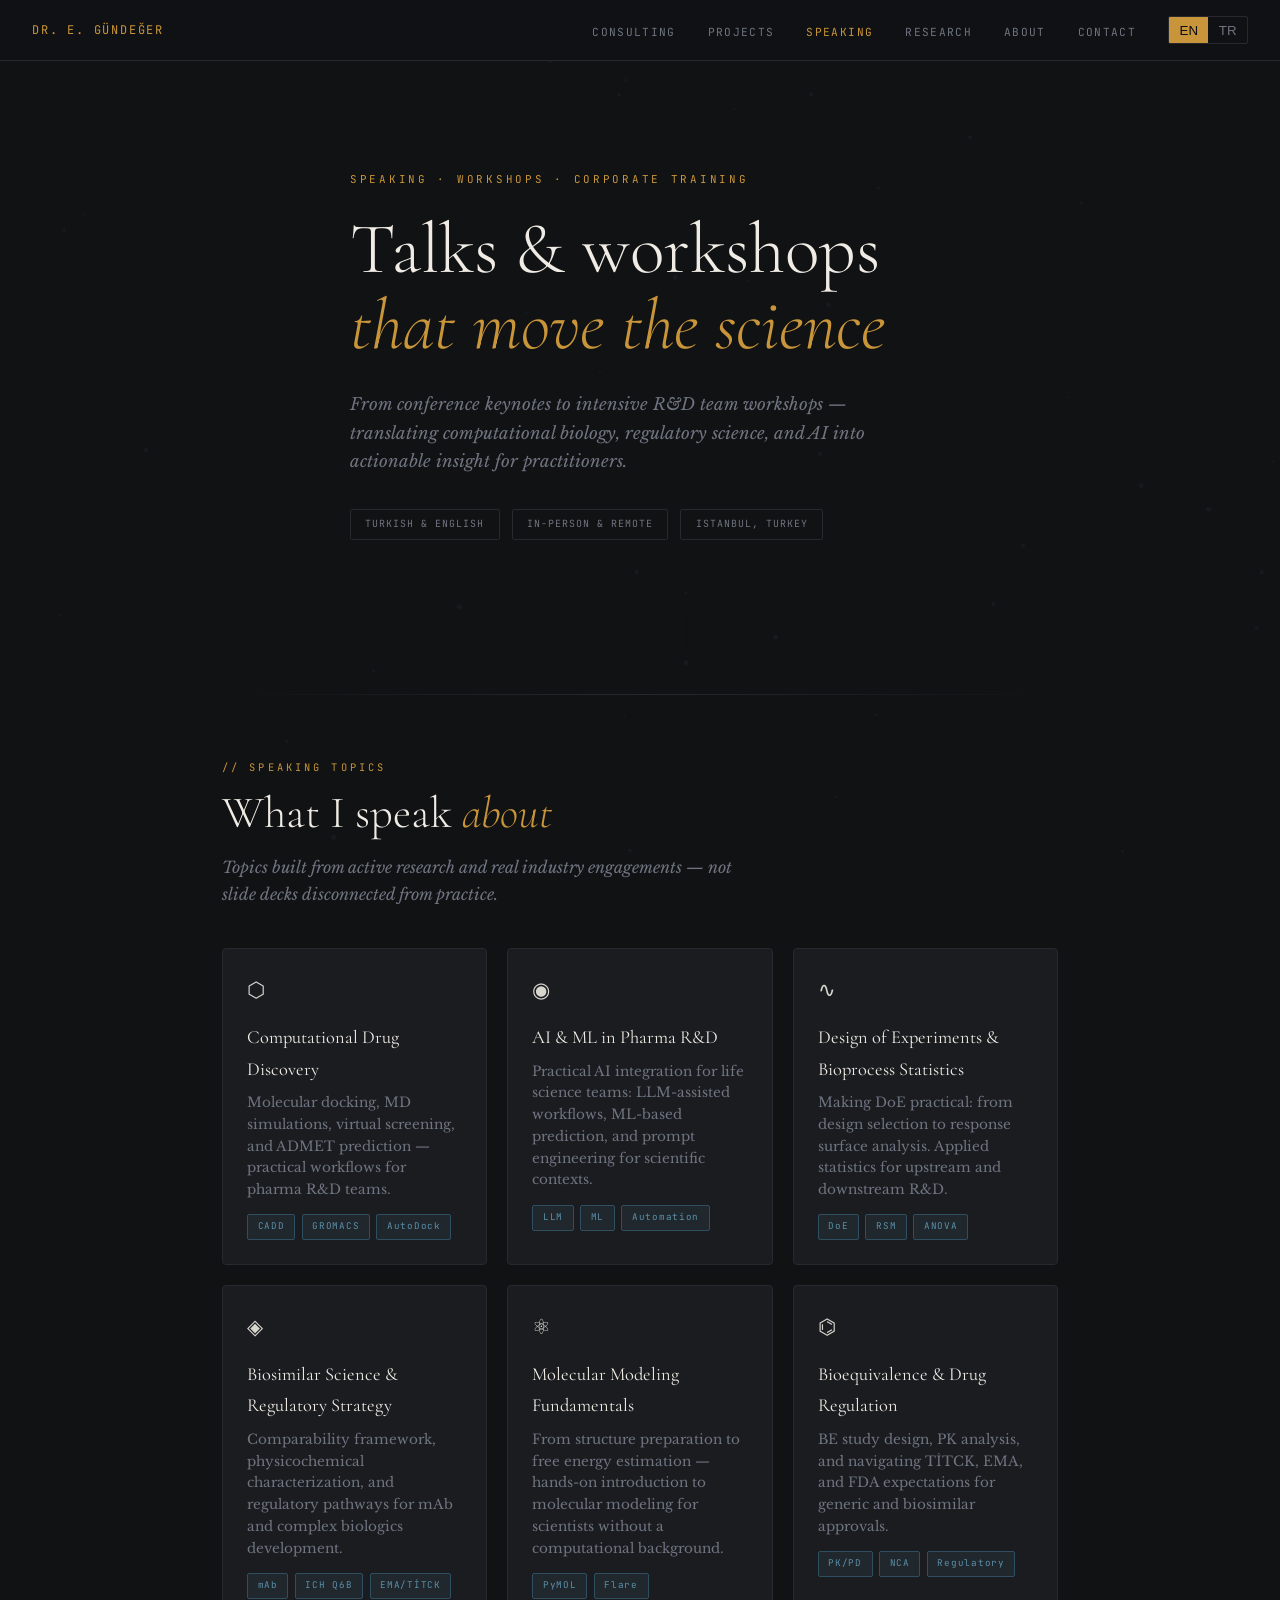
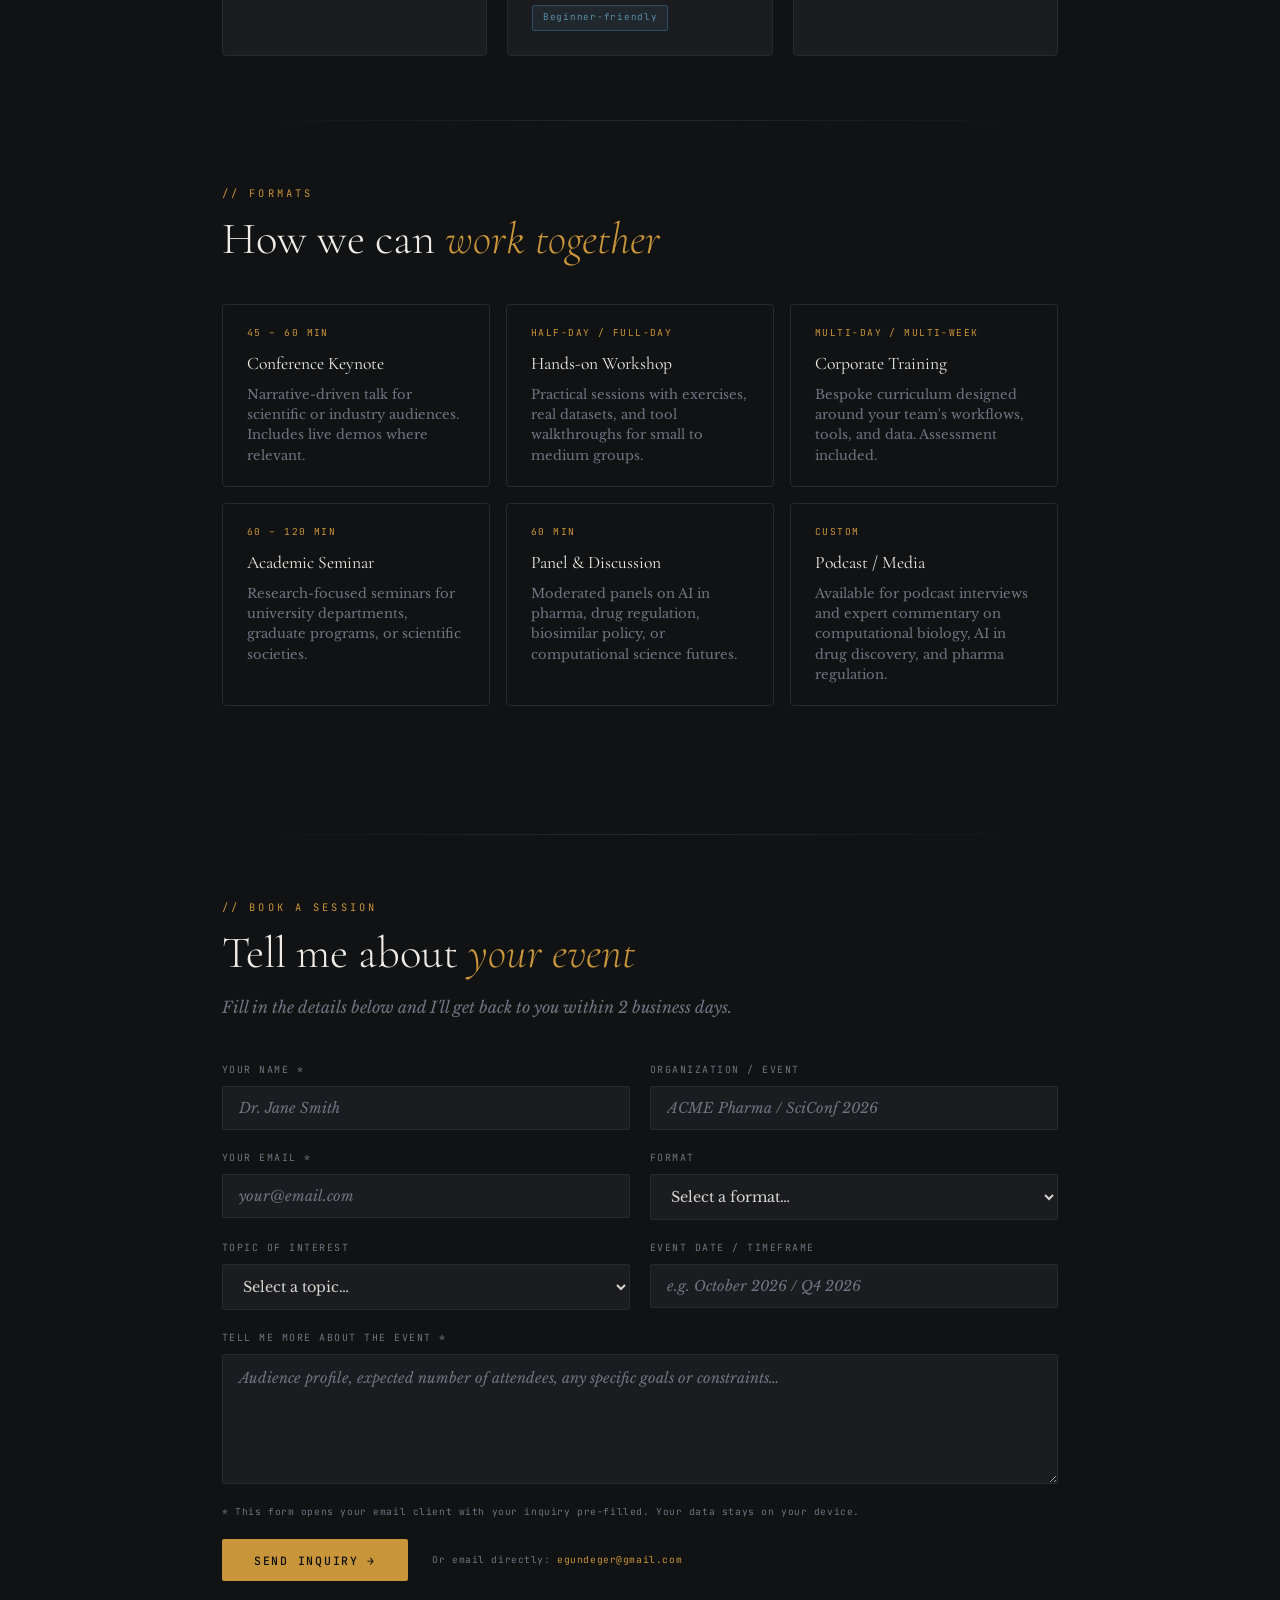
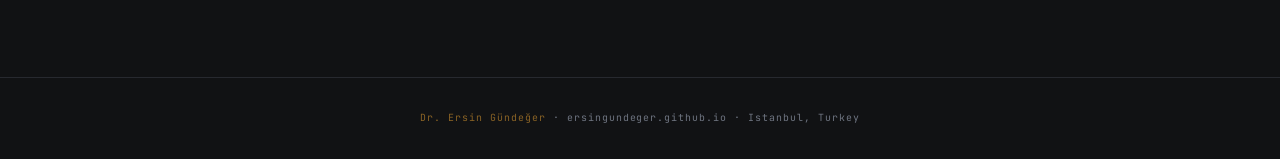
==== speaking.html @ 7bd577ba "Add clickable consulting accordion and speaking/booking page index.html: - 9 consulting items restru" ====
<!DOCTYPE html>
<html lang="en">
<head>
  <meta charset="UTF-8"/>
  <meta name="viewport" content="width=device-width, initial-scale=1.0"/>
  <title>Speaking & Workshops — Dr. Ersin Gündeğer</title>
  <link rel="preconnect" href="https://fonts.googleapis.com">
  <link href="https://fonts.googleapis.com/css2?family=Cormorant+Garamond:ital,wght@0,300;0,400;0,600;1,300;1,400&family=JetBrains+Mono:wght@300;400;500&family=Libre+Baskerville:ital@0;1&display=swap" rel="stylesheet">
  <style>
    :root{
      --bg:#111214;--surface:#1a1c20;--border:#27292f;
      --amber:#c9953a;--amber-dim:#8a6325;
      --steel:#5b8fa8;--steel-dim:#2e4f62;
      --text:#d8d4ce;--muted:#6e7480;--white:#f0ece5;
    }
    *,*::before,*::after{box-sizing:border-box;margin:0;padding:0}
    html{scroll-behavior:smooth}
    body{background:var(--bg);color:var(--text);font-family:'Libre Baskerville',Georgia,serif;font-size:16px;line-height:1.7;overflow-x:hidden}
    #canvas{position:fixed;top:0;left:0;width:100%;height:100%;z-index:0;opacity:.12}
    .wrap{position:relative;z-index:1;max-width:900px;margin:0 auto;padding:0 2rem}

    /* NAV */
    nav{position:fixed;top:0;left:0;right:0;z-index:100;background:rgba(17,18,20,.9);backdrop-filter:blur(12px);border-bottom:1px solid var(--border);padding:1rem 2rem;display:flex;justify-content:space-between;align-items:center}
    .nav-logo{font-family:'JetBrains Mono',monospace;font-size:.75rem;color:var(--amber);letter-spacing:.15em;text-transform:uppercase;text-decoration:none}
    .nav-right{display:flex;align-items:center;gap:2rem}
    nav ul{list-style:none;display:flex;gap:2rem}
    nav a{font-family:'JetBrains Mono',monospace;font-size:.7rem;letter-spacing:.12em;text-transform:uppercase;color:var(--muted);text-decoration:none;transition:color .3s}
    nav a:hover,nav a.active{color:var(--amber)}
    .lang-toggle{font-family:'JetBrains Mono',monospace;font-size:.65rem;letter-spacing:.15em;display:flex;border:1px solid var(--border);border-radius:2px;overflow:hidden}
    .lang-btn{background:none;border:none;cursor:pointer;padding:.35rem .65rem;color:var(--muted);transition:all .25s}
    .lang-btn.active{background:var(--amber);color:#0a0d12;font-weight:500}
    .lang-btn:not(.active):hover{color:var(--amber)}

    /* HERO */
    #hero{min-height:70vh;display:flex;flex-direction:column;justify-content:center;padding-top:5rem}
    .hero-label{font-family:'JetBrains Mono',monospace;font-size:.68rem;color:var(--amber);letter-spacing:.25em;text-transform:uppercase;margin-bottom:1.5rem;opacity:0;animation:fadeUp .8s .2s forwards}
    h1{font-family:'Cormorant Garamond',serif;font-size:clamp(2.5rem,7vw,4.5rem);font-weight:300;color:var(--white);line-height:1.05;opacity:0;animation:fadeUp .9s .4s forwards}
    h1 em{font-style:italic;color:var(--amber)}
    .hero-desc{margin-top:1.75rem;max-width:580px;font-size:1.05rem;color:var(--muted);font-style:italic;opacity:0;animation:fadeUp .9s .6s forwards}
    .hero-badges{margin-top:2rem;display:flex;gap:.75rem;flex-wrap:wrap;opacity:0;animation:fadeUp .9s .8s forwards}
    .badge{font-family:'JetBrains Mono',monospace;font-size:.62rem;letter-spacing:.1em;text-transform:uppercase;padding:.4rem .9rem;border:1px solid var(--border);color:var(--muted);border-radius:2px}

    /* DIVIDER */
    .divider{height:1px;background:linear-gradient(90deg,transparent,var(--border),transparent);margin:4rem 0}

    /* SECTION */
    .sec-label{font-family:'JetBrains Mono',monospace;font-size:.65rem;color:var(--amber);letter-spacing:.3em;text-transform:uppercase;margin-bottom:.75rem}
    h2{font-family:'Cormorant Garamond',serif;font-size:clamp(1.8rem,4vw,2.8rem);font-weight:300;color:var(--white);line-height:1.1}
    h2 em{font-style:italic;color:var(--amber)}
    .sec-desc{margin-top:1rem;max-width:540px;color:var(--muted);font-style:italic}

    /* TOPIC CARDS */
    .topic-grid{margin-top:2.5rem;display:grid;grid-template-columns:repeat(auto-fill,minmax(260px,1fr));gap:1.25rem}
    .topic-card{background:var(--surface);border:1px solid var(--border);border-radius:4px;padding:1.5rem;position:relative;overflow:hidden;transition:border-color .3s,transform .3s}
    .topic-card::before{content:'';position:absolute;top:0;left:0;right:0;height:2px;background:linear-gradient(90deg,var(--amber),var(--steel));opacity:0;transition:opacity .3s}
    .topic-card:hover{border-color:var(--amber-dim);transform:translateY(-3px)}
    .topic-card:hover::before{opacity:1}
    .topic-icon{font-size:1.3rem;margin-bottom:.85rem}
    .topic-card h3{font-family:'Cormorant Garamond',serif;font-size:1.15rem;font-weight:400;color:var(--white);margin-bottom:.45rem}
    .topic-card p{font-size:.85rem;color:var(--muted);line-height:1.6}
    .tags{display:flex;flex-wrap:wrap;gap:.4rem;margin-top:.85rem}
    .tag{font-family:'JetBrains Mono',monospace;font-size:.58rem;letter-spacing:.08em;padding:.25rem .6rem;border-radius:2px;background:rgba(91,143,168,.1);border:1px solid var(--steel-dim);color:var(--steel)}

    /* FORMATS */
    .format-grid{margin-top:2.5rem;display:grid;grid-template-columns:repeat(auto-fill,minmax(200px,1fr));gap:1rem}
    .format-card{border:1px solid var(--border);padding:1.25rem 1.5rem;border-radius:4px;transition:border-color .3s}
    .format-card:hover{border-color:var(--steel-dim)}
    .format-type{font-family:'Cormorant Garamond',serif;font-size:1.1rem;font-weight:400;color:var(--white);margin-bottom:.35rem}
    .format-dur{font-family:'JetBrains Mono',monospace;font-size:.6rem;color:var(--amber);letter-spacing:.15em;text-transform:uppercase;margin-bottom:.5rem}
    .format-card p{font-size:.82rem;color:var(--muted);line-height:1.55}

    /* BOOKING FORM */
    #booking{padding:4rem 0 6rem}
    .form-grid{margin-top:2.5rem;display:grid;grid-template-columns:1fr 1fr;gap:1.25rem}
    .form-full{grid-column:1/-1}
    .form-group{display:flex;flex-direction:column;gap:.45rem}
    label{font-family:'JetBrains Mono',monospace;font-size:.62rem;letter-spacing:.15em;text-transform:uppercase;color:var(--muted)}
    input,select,textarea{background:var(--surface);border:1px solid var(--border);color:var(--text);font-family:'Libre Baskerville',serif;font-size:.9rem;padding:.75rem 1rem;border-radius:2px;outline:none;transition:border-color .3s;width:100%}
    input:focus,select:focus,textarea:focus{border-color:var(--amber-dim)}
    input::placeholder,textarea::placeholder{color:var(--muted);font-style:italic}
    select option{background:var(--surface);color:var(--text)}
    textarea{resize:vertical;min-height:130px;line-height:1.65}
    .form-note{grid-column:1/-1;font-family:'JetBrains Mono',monospace;font-size:.6rem;color:var(--muted);letter-spacing:.06em;line-height:1.6}
    .form-submit{grid-column:1/-1;display:flex;align-items:center;gap:1.5rem;flex-wrap:wrap}
    .btn-submit{font-family:'JetBrains Mono',monospace;font-size:.72rem;letter-spacing:.15em;text-transform:uppercase;padding:.85rem 2rem;background:var(--amber);color:#0a0d12;font-weight:500;border:none;border-radius:2px;cursor:pointer;transition:all .3s}
    .btn-submit:hover{background:#e0aa4a;transform:translateY(-2px)}
    .submit-note{font-family:'JetBrains Mono',monospace;font-size:.6rem;color:var(--muted);letter-spacing:.06em}

    /* SUCCESS STATE */
    .form-success{display:none;text-align:center;padding:3rem;border:1px solid var(--amber-dim);border-radius:4px;background:rgba(201,149,58,.05)}
    .form-success h3{font-family:'Cormorant Garamond',serif;font-size:1.8rem;font-weight:300;color:var(--white);margin-bottom:.75rem}
    .form-success p{color:var(--muted);font-style:italic}

    /* FOOTER */
    footer{position:relative;z-index:1;border-top:1px solid var(--border);padding:2rem;text-align:center;font-family:'JetBrains Mono',monospace;font-size:.62rem;color:var(--muted);letter-spacing:.1em}
    footer span{color:var(--amber-dim)}
    footer a{color:var(--muted);text-decoration:none;transition:color .3s}
    footer a:hover{color:var(--amber)}

    /* ANIMATIONS */
    @keyframes fadeUp{from{opacity:0;transform:translateY(24px)}to{opacity:1;transform:translateY(0)}}
    .reveal{opacity:0;transform:translateY(20px);transition:opacity .7s ease,transform .7s ease}
    .reveal.visible{opacity:1;transform:translateY(0)}

    @media(max-width:680px){
      nav ul{display:none}
      .nav-right{gap:1rem}
      .form-grid{grid-template-columns:1fr}
      .form-full{grid-column:1}
      .form-submit{grid-column:1}
      .form-note{grid-column:1}
    }
  </style>
</head>
<body>
<canvas id="canvas"></canvas>

<!-- NAV -->
<nav>
  <a href="index.html" class="nav-logo">Dr. E. Gündeğer</a>
  <div class="nav-right">
    <ul>
      <li><a href="index.html#consulting" data-en="Consulting" data-tr="Danışmanlık">Consulting</a></li>
      <li><a href="index.html#projects"   data-en="Projects"   data-tr="Projeler">Projects</a></li>
      <li><a href="speaking.html" class="active" data-en="Speaking" data-tr="Konuşmalar">Speaking</a></li>
      <li><a href="index.html#research"   data-en="Research"   data-tr="Araştırma">Research</a></li>
      <li><a href="index.html#about"      data-en="About"      data-tr="Hakkımda">About</a></li>
      <li><a href="index.html#contact"    data-en="Contact"    data-tr="İletişim">Contact</a></li>
    </ul>
    <div class="lang-toggle">
      <button class="lang-btn active" id="btn-en" onclick="setLang('en')">EN</button>
      <button class="lang-btn"        id="btn-tr" onclick="setLang('tr')">TR</button>
    </div>
  </div>
</nav>

<!-- HERO -->
<section id="hero">
  <div class="wrap">
    <div class="hero-label"
         data-en="Speaking · Workshops · Corporate Training"
         data-tr="Konuşmalar · Atölyeler · Kurumsal Eğitim">
      Speaking · Workshops · Corporate Training
    </div>
    <h1>
      <span data-en="Talks &amp; workshops" data-tr="Konuşmalar ve">Talks &amp; workshops</span><br>
      <em data-en="that move the science" data-tr="bilimi ilerletenler">that move the science</em>
    </h1>
    <p class="hero-desc"
       data-en="From conference keynotes to intensive R&D team workshops — translating computational biology, regulatory science, and AI into actionable insight for practitioners."
       data-tr="Konferans açılış konuşmalarından yoğun Ar-Ge ekibi atölyelerine — hesaplamalı biyoloji, regülatuar bilim ve yapay zekâyı uygulayıcılar için eyleme geçirilebilir içgörüye dönüştürmek.">
      From conference keynotes to intensive R&amp;D team workshops — translating computational biology, regulatory science, and AI into actionable insight for practitioners.
    </p>
    <div class="hero-badges">
      <span class="badge" data-en="Turkish &amp; English" data-tr="Türkçe ve İngilizce">Turkish &amp; English</span>
      <span class="badge" data-en="In-person &amp; Remote" data-tr="Yüz yüze ve Uzaktan">In-person &amp; Remote</span>
      <span class="badge" data-en="Istanbul, Turkey" data-tr="İstanbul, Türkiye">Istanbul, Turkey</span>
    </div>
  </div>
</section>

<!-- TOPICS -->
<section id="topics"><div class="wrap">
  <div class="divider"></div>
  <div class="reveal">
    <div class="sec-label" data-en="// Speaking Topics" data-tr="// Konuşma Konuları">// Speaking Topics</div>
    <h2 data-en="What I speak &lt;em&gt;about&lt;/em&gt;" data-tr="Konuştuğum &lt;em&gt;konular&lt;/em&gt;">What I speak <em>about</em></h2>
    <p class="sec-desc"
       data-en="Topics built from active research and real industry engagements — not slide decks disconnected from practice."
       data-tr="Aktif araştırma ve gerçek endüstri çalışmalarından oluşturulan konular — pratikten kopuk sunum setleri değil.">
      Topics built from active research and real industry engagements — not slide decks disconnected from practice.
    </p>
  </div>
  <div class="topic-grid">

    <div class="topic-card reveal">
      <div class="topic-icon">⬡</div>
      <h3 data-en="Computational Drug Discovery" data-tr="Hesaplamalı İlaç Keşfi">Computational Drug Discovery</h3>
      <p data-en="Molecular docking, MD simulations, virtual screening, and ADMET prediction — practical workflows for pharma R&D teams."
         data-tr="Moleküler docking, MD simülasyonları, sanal tarama ve ADMET tahmini — farma Ar-Ge ekipleri için pratik iş akışları.">
        Molecular docking, MD simulations, virtual screening, and ADMET prediction — practical workflows for pharma R&amp;D teams.
      </p>
      <div class="tags"><span class="tag">CADD</span><span class="tag">GROMACS</span><span class="tag">AutoDock</span></div>
    </div>

    <div class="topic-card reveal">
      <div class="topic-icon">◉</div>
      <h3 data-en="AI &amp; ML in Pharma R&amp;D" data-tr="Farmada Yapay Zekâ ve ML">AI &amp; ML in Pharma R&amp;D</h3>
      <p data-en="Practical AI integration for life science teams: LLM-assisted workflows, ML-based prediction, and prompt engineering for scientific contexts."
         data-tr="Yaşam bilimleri ekipleri için pratik yapay zekâ entegrasyonu: LLM destekli iş akışları, ML tabanlı tahmin ve bilimsel bağlamlar için prompt mühendisliği.">
        Practical AI integration for life science teams: LLM-assisted workflows, ML-based prediction, and prompt engineering for scientific contexts.
      </p>
      <div class="tags"><span class="tag">LLM</span><span class="tag">ML</span><span class="tag">Automation</span></div>
    </div>

    <div class="topic-card reveal">
      <div class="topic-icon">∿</div>
      <h3 data-en="Design of Experiments &amp; Bioprocess Statistics" data-tr="Deney Tasarımı ve Biyoproses İstatistiği">Design of Experiments &amp; Bioprocess Statistics</h3>
      <p data-en="Making DoE practical: from design selection to response surface analysis. Applied statistics for upstream and downstream R&D."
         data-tr="DoE'yi pratik hale getirmek: tasarım seçiminden yanıt yüzey analizine. Upstream ve downstream Ar-Ge için uygulamalı istatistik.">
        Making DoE practical: from design selection to response surface analysis. Applied statistics for upstream and downstream R&amp;D.
      </p>
      <div class="tags"><span class="tag">DoE</span><span class="tag">RSM</span><span class="tag">ANOVA</span></div>
    </div>

    <div class="topic-card reveal">
      <div class="topic-icon">◈</div>
      <h3 data-en="Biosimilar Science &amp; Regulatory Strategy" data-tr="Biyobenzer Bilimi ve Regülatuar Strateji">Biosimilar Science &amp; Regulatory Strategy</h3>
      <p data-en="Comparability framework, physicochemical characterization, and regulatory pathways for mAb and complex biologics development."
         data-tr="mAb ve kompleks biyolojik ilaç geliştirme için karşılaştırılabilirlik çerçevesi, fizikokimyasal karakterizasyon ve regülatuar yollar.">
        Comparability framework, physicochemical characterization, and regulatory pathways for mAb and complex biologics development.
      </p>
      <div class="tags"><span class="tag">mAb</span><span class="tag">ICH Q6B</span><span class="tag">EMA/TİTCK</span></div>
    </div>

    <div class="topic-card reveal">
      <div class="topic-icon">⚛</div>
      <h3 data-en="Molecular Modeling Fundamentals" data-tr="Moleküler Modelleme Temelleri">Molecular Modeling Fundamentals</h3>
      <p data-en="From structure preparation to free energy estimation — hands-on introduction to molecular modeling for scientists without a computational background."
         data-tr="Yapı hazırlığından serbest enerji tahminine — hesaplamalı alt yapısı olmayan bilim insanları için uygulamalı moleküler modellemeye giriş.">
        From structure preparation to free energy estimation — hands-on introduction to molecular modeling for scientists without a computational background.
      </p>
      <div class="tags"><span class="tag">PyMOL</span><span class="tag">Flare</span><span class="tag">Beginner-friendly</span></div>
    </div>

    <div class="topic-card reveal">
      <div class="topic-icon">⌬</div>
      <h3 data-en="Bioequivalence &amp; Drug Regulation" data-tr="Biyoeşdeğerlik ve İlaç Regülasyonu">Bioequivalence &amp; Drug Regulation</h3>
      <p data-en="BE study design, PK analysis, and navigating TİTCK, EMA, and FDA expectations for generic and biosimilar approvals."
         data-tr="BE çalışma tasarımı, FK analizi ve jenerik ve biyobenzer onayları için TİTCK, EMA ve FDA beklentilerinde yön bulmak.">
        BE study design, PK analysis, and navigating TİTCK, EMA, and FDA expectations for generic and biosimilar approvals.
      </p>
      <div class="tags"><span class="tag">PK/PD</span><span class="tag">NCA</span><span class="tag">Regulatory</span></div>
    </div>

  </div>
</div></section>

<!-- FORMATS -->
<section id="formats"><div class="wrap">
  <div class="divider"></div>
  <div class="reveal">
    <div class="sec-label" data-en="// Formats" data-tr="// Formatlar">// Formats</div>
    <h2 data-en="How we can &lt;em&gt;work together&lt;/em&gt;" data-tr="Nasıl &lt;em&gt;birlikte çalışabiliriz&lt;/em&gt;">How we can <em>work together</em></h2>
  </div>
  <div class="format-grid">
    <div class="format-card reveal">
      <div class="format-dur" data-en="45 – 60 min" data-tr="45 – 60 dk">45 – 60 min</div>
      <div class="format-type" data-en="Conference Keynote" data-tr="Konferans Açılış">Conference Keynote</div>
      <p data-en="Narrative-driven talk for scientific or industry audiences. Includes live demos where relevant." data-tr="Bilimsel veya endüstri kitleleri için anlatı odaklı konuşma. Uygun durumlarda canlı demo içerir.">Narrative-driven talk for scientific or industry audiences. Includes live demos where relevant.</p>
    </div>
    <div class="format-card reveal">
      <div class="format-dur" data-en="Half-day / Full-day" data-tr="Yarım gün / Tam gün">Half-day / Full-day</div>
      <div class="format-type" data-en="Hands-on Workshop" data-tr="Uygulamalı Atölye">Hands-on Workshop</div>
      <p data-en="Practical sessions with exercises, real datasets, and tool walkthroughs for small to medium groups." data-tr="Küçük ve orta gruplar için egzersizler, gerçek veri setleri ve araç eğitimleri içeren pratik oturumlar.">Practical sessions with exercises, real datasets, and tool walkthroughs for small to medium groups.</p>
    </div>
    <div class="format-card reveal">
      <div class="format-dur" data-en="Multi-day / Multi-week" data-tr="Çok günlü / Çok haftalık">Multi-day / Multi-week</div>
      <div class="format-type" data-en="Corporate Training" data-tr="Kurumsal Eğitim">Corporate Training</div>
      <p data-en="Bespoke curriculum designed around your team's workflows, tools, and data. Assessment included." data-tr="Ekibinizin iş akışları, araçları ve verisine göre tasarlanmış özel müfredat. Değerlendirme dahil.">Bespoke curriculum designed around your team's workflows, tools, and data. Assessment included.</p>
    </div>
    <div class="format-card reveal">
      <div class="format-dur" data-en="60 – 120 min" data-tr="60 – 120 dk">60 – 120 min</div>
      <div class="format-type" data-en="Academic Seminar" data-tr="Akademik Seminer">Academic Seminar</div>
      <p data-en="Research-focused seminars for university departments, graduate programs, or scientific societies." data-tr="Üniversite bölümleri, lisansüstü programlar veya bilimsel dernekler için araştırma odaklı seminerler.">Research-focused seminars for university departments, graduate programs, or scientific societies.</p>
    </div>
    <div class="format-card reveal">
      <div class="format-dur" data-en="60 min" data-tr="60 dk">60 min</div>
      <div class="format-type" data-en="Panel &amp; Discussion" data-tr="Panel ve Tartışma">Panel &amp; Discussion</div>
      <p data-en="Moderated panels on AI in pharma, drug regulation, biosimilar policy, or computational science futures." data-tr="Farmada yapay zekâ, ilaç regülasyonu, biyobenzer politikası veya hesaplamalı bilim geleceği üzerine moderasyonlu paneller.">Moderated panels on AI in pharma, drug regulation, biosimilar policy, or computational science futures.</p>
    </div>
    <div class="format-card reveal">
      <div class="format-dur" data-en="Custom" data-tr="Özel">Custom</div>
      <div class="format-type" data-en="Podcast / Media" data-tr="Podcast / Medya">Podcast / Media</div>
      <p data-en="Available for podcast interviews and expert commentary on computational biology, AI in drug discovery, and pharma regulation." data-tr="Hesaplamalı biyoloji, ilaç keşfinde yapay zekâ ve farma regülasyonu üzerine podcast röportajları ve uzman yorumu için müsait.">Available for podcast interviews and expert commentary on computational biology, AI in drug discovery, and pharma regulation.</p>
    </div>
  </div>
</div></section>

<!-- BOOKING FORM -->
<section id="booking"><div class="wrap">
  <div class="divider"></div>
  <div class="reveal">
    <div class="sec-label" data-en="// Book a Session" data-tr="// Oturum Rezerve Et">// Book a Session</div>
    <h2 data-en="Tell me about &lt;em&gt;your event&lt;/em&gt;" data-tr="Etkinliğinizi &lt;em&gt;anlatın&lt;/em&gt;">Tell me about <em>your event</em></h2>
    <p class="sec-desc"
       data-en="Fill in the details below and I'll get back to you within 2 business days."
       data-tr="Aşağıdaki bilgileri doldurun, 2 iş günü içinde size geri döneceğim.">
      Fill in the details below and I'll get back to you within 2 business days.
    </p>
  </div>

  <div id="form-success" class="form-success reveal">
    <h3 data-en="Inquiry sent." data-tr="Başvuru gönderildi.">Inquiry sent.</h3>
    <p data-en="Your email client should have opened with your message pre-filled. If not, email me directly at egundeger@gmail.com."
       data-tr="E-posta istemciniz mesajınız önceden doldurulmuş olarak açılmış olmalı. Açılmadıysa doğrudan egundeger@gmail.com adresine yazın.">
      Your email client should have opened with your message pre-filled. If not, email me directly at egundeger@gmail.com.
    </p>
  </div>

  <form id="speaking-form" class="form-grid reveal" novalidate>
    <div class="form-group">
      <label for="f-name" data-en="Your Name *" data-tr="Adınız *">Your Name *</label>
      <input id="f-name" type="text" required
             data-placeholder-en="Dr. Jane Smith"
             data-placeholder-tr="Dr. Ayşe Yılmaz"
             placeholder="Dr. Jane Smith"/>
    </div>
    <div class="form-group">
      <label for="f-org" data-en="Organization / Event" data-tr="Kuruluş / Etkinlik">Organization / Event</label>
      <input id="f-org" type="text"
             data-placeholder-en="ACME Pharma / SciConf 2026"
             data-placeholder-tr="ACME Pharma / BilimKonf 2026"
             placeholder="ACME Pharma / SciConf 2026"/>
    </div>
    <div class="form-group">
      <label for="f-email" data-en="Your Email *" data-tr="E-postanız *">Your Email *</label>
      <input id="f-email" type="email" required
             placeholder="your@email.com"/>
    </div>
    <div class="form-group">
      <label for="f-type" data-en="Format" data-tr="Format">Format</label>
      <select id="f-type">
        <option value="" data-en="Select a format…" data-tr="Format seçin…">Select a format…</option>
        <option value="Conference Keynote" data-en="Conference Keynote" data-tr="Konferans Açılış">Conference Keynote</option>
        <option value="Hands-on Workshop" data-en="Hands-on Workshop" data-tr="Uygulamalı Atölye">Hands-on Workshop</option>
        <option value="Corporate Training" data-en="Corporate Training" data-tr="Kurumsal Eğitim">Corporate Training</option>
        <option value="Academic Seminar" data-en="Academic Seminar" data-tr="Akademik Seminer">Academic Seminar</option>
        <option value="Panel / Discussion" data-en="Panel / Discussion" data-tr="Panel / Tartışma">Panel / Discussion</option>
        <option value="Podcast / Media" data-en="Podcast / Media" data-tr="Podcast / Medya">Podcast / Media</option>
        <option value="Other" data-en="Other / Not sure" data-tr="Diğer / Emin değilim">Other / Not sure</option>
      </select>
    </div>
    <div class="form-group">
      <label for="f-topic" data-en="Topic of Interest" data-tr="İlgilenilen Konu">Topic of Interest</label>
      <select id="f-topic">
        <option value="" data-en="Select a topic…" data-tr="Konu seçin…">Select a topic…</option>
        <option value="Computational Drug Discovery" data-en="Computational Drug Discovery" data-tr="Hesaplamalı İlaç Keşfi">Computational Drug Discovery</option>
        <option value="AI &amp; ML in Pharma" data-en="AI &amp; ML in Pharma R&amp;D" data-tr="Farmada Yapay Zekâ ve ML">AI &amp; ML in Pharma R&amp;D</option>
        <option value="Design of Experiments &amp; Bioprocess Statistics" data-en="DoE &amp; Bioprocess Statistics" data-tr="DoE ve Biyoproses İstatistiği">DoE &amp; Bioprocess Statistics</option>
        <option value="Biosimilar Science &amp; Regulatory Strategy" data-en="Biosimilar &amp; Regulatory Strategy" data-tr="Biyobenzer ve Regülatuar Strateji">Biosimilar &amp; Regulatory Strategy</option>
        <option value="Molecular Modeling Fundamentals" data-en="Molecular Modeling Fundamentals" data-tr="Moleküler Modelleme Temelleri">Molecular Modeling Fundamentals</option>
        <option value="Bioequivalence &amp; Drug Regulation" data-en="Bioequivalence &amp; Drug Regulation" data-tr="Biyoeşdeğerlik ve İlaç Regülasyonu">Bioequivalence &amp; Drug Regulation</option>
        <option value="Custom topic" data-en="Custom / Other topic" data-tr="Özel / Başka konu">Custom / Other topic</option>
      </select>
    </div>
    <div class="form-group">
      <label for="f-date" data-en="Event Date / Timeframe" data-tr="Etkinlik Tarihi / Zaman Aralığı">Event Date / Timeframe</label>
      <input id="f-date" type="text"
             data-placeholder-en="e.g. October 2026 / Q4 2026"
             data-placeholder-tr="örn. Ekim 2026 / 2026 Q4"
             placeholder="e.g. October 2026 / Q4 2026"/>
    </div>
    <div class="form-group form-full">
      <label for="f-message" data-en="Tell me more about the event *" data-tr="Etkinlik hakkında daha fazlasını anlatın *">Tell me more about the event *</label>
      <textarea id="f-message" required
                data-placeholder-en="Audience profile, expected number of attendees, any specific goals or constraints…"
                data-placeholder-tr="Hedef kitle profili, beklenen katılımcı sayısı, özel hedefler veya kısıtlamalar…"
                placeholder="Audience profile, expected number of attendees, any specific goals or constraints…"></textarea>
    </div>
    <p class="form-note" data-en="* This form opens your email client with your inquiry pre-filled. Your data stays on your device." data-tr="* Bu form, başvurunuz önceden doldurulmuş olarak e-posta istemcinizi açar. Verileriniz cihazınızda kalır.">* This form opens your email client with your inquiry pre-filled. Your data stays on your device.</p>
    <div class="form-submit">
      <button type="submit" class="btn-submit" data-en="Send inquiry →" data-tr="Başvuruyu gönder →">Send inquiry →</button>
      <span class="submit-note" data-en="Or email directly: egundeger@gmail.com" data-tr="Ya da doğrudan yazın: egundeger@gmail.com">Or email directly: <a href="mailto:egundeger@gmail.com" style="color:var(--amber);text-decoration:none">egundeger@gmail.com</a></span>
    </div>
  </form>

</div></section>

<footer>
  <span>Dr. Ersin Gündeğer</span> · <a href="index.html">ersingundeger.github.io</a> · Istanbul, Turkey
</footer>

<script>
/* ── LANG ── */
function setLang(lang){
  document.getElementById('btn-en').classList.toggle('active',lang==='en');
  document.getElementById('btn-tr').classList.toggle('active',lang==='tr');
  document.documentElement.lang=lang;
  document.querySelectorAll('[data-en][data-tr]').forEach(el=>{
    const val=el.getAttribute('data-'+lang);
    if(!val)return;
    const isHTML=['H1','H2','H3','H4','DIV','P','A','SPAN','BUTTON'].includes(el.tagName)&&val.includes('<');
    if(isHTML)el.innerHTML=val;else el.textContent=val;
  });
  document.querySelectorAll('[data-placeholder-en][data-placeholder-tr]').forEach(el=>{
    el.placeholder=el.getAttribute('data-placeholder-'+lang)||el.placeholder;
  });
  document.querySelectorAll('select option[data-en][data-tr]').forEach(opt=>{
    opt.textContent=opt.getAttribute('data-'+lang)||opt.textContent;
  });
}

/* ── CANVAS ── */
const canvas=document.getElementById('canvas');
const ctx=canvas.getContext('2d');
let W,H,nodes;
function resize(){W=canvas.width=innerWidth;H=canvas.height=innerHeight}
function init(n){nodes=[];for(let i=0;i<n;i++)nodes.push({x:Math.random()*W,y:Math.random()*H,vx:(Math.random()-.5)*.3,vy:(Math.random()-.5)*.3,r:Math.random()*1.8+.8})}
function draw(){
  ctx.clearRect(0,0,W,H);
  nodes.forEach((n,i)=>{
    n.x+=n.vx;n.y+=n.vy;
    if(n.x<0||n.x>W)n.vx*=-1;if(n.y<0||n.y>H)n.vy*=-1;
    for(let j=i+1;j<nodes.length;j++){
      const m=nodes[j],dx=n.x-m.x,dy=n.y-m.y,d=Math.hypot(dx,dy);
      if(d<130){ctx.beginPath();ctx.strokeStyle=`rgba(201,149,58,${(1-d/130)*.5})`;ctx.lineWidth=.4;ctx.moveTo(n.x,n.y);ctx.lineTo(m.x,m.y);ctx.stroke()}
    }
    ctx.beginPath();ctx.arc(n.x,n.y,n.r,0,Math.PI*2);ctx.fillStyle='rgba(91,143,168,.6)';ctx.fill();
  });
  requestAnimationFrame(draw);
}
resize();init(45);draw();
window.addEventListener('resize',()=>{resize();init(45)});

/* ── REVEAL ── */
const obs=new IntersectionObserver(entries=>{
  entries.forEach((e,i)=>{if(e.isIntersecting){setTimeout(()=>e.target.classList.add('visible'),i*60);obs.unobserve(e.target)}});
},{threshold:.1});
document.querySelectorAll('.reveal').forEach(el=>obs.observe(el));

/* ── FORM SUBMIT → mailto ── */
document.getElementById('speaking-form').addEventListener('submit',function(e){
  e.preventDefault();
  const name=document.getElementById('f-name').value.trim();
  const org=document.getElementById('f-org').value.trim();
  const email=document.getElementById('f-email').value.trim();
  const type=document.getElementById('f-type').value;
  const topic=document.getElementById('f-topic').value;
  const date=document.getElementById('f-date').value.trim();
  const message=document.getElementById('f-message').value.trim();
  if(!name||!email||!message){
    const lang=document.documentElement.lang||'en';
    alert(lang==='tr'?'Lütfen zorunlu alanları doldurun (Ad, E-posta, Mesaj).':'Please fill in the required fields (Name, Email, Message).');
    return;
  }
  const subject=encodeURIComponent('Speaking Inquiry: '+(topic||type||'General'));
  const body=encodeURIComponent(
    'Name: '+name+'\n'+
    (org?'Organization / Event: '+org+'\n':'')+
    'Reply-to: '+email+'\n'+
    (type?'Format: '+type+'\n':'')+
    (topic?'Topic: '+topic+'\n':'')+
    (date?'Date / Timeframe: '+date+'\n':'')+
    '\nMessage:\n'+message
  );
  window.location.href='mailto:egundeger@gmail.com?subject='+subject+'&body='+body;
  document.getElementById('speaking-form').style.display='none';
  const suc=document.getElementById('form-success');
  suc.style.display='block';
  setTimeout(()=>suc.classList.add('visible'),50);
});
</script>
</body>
</html>
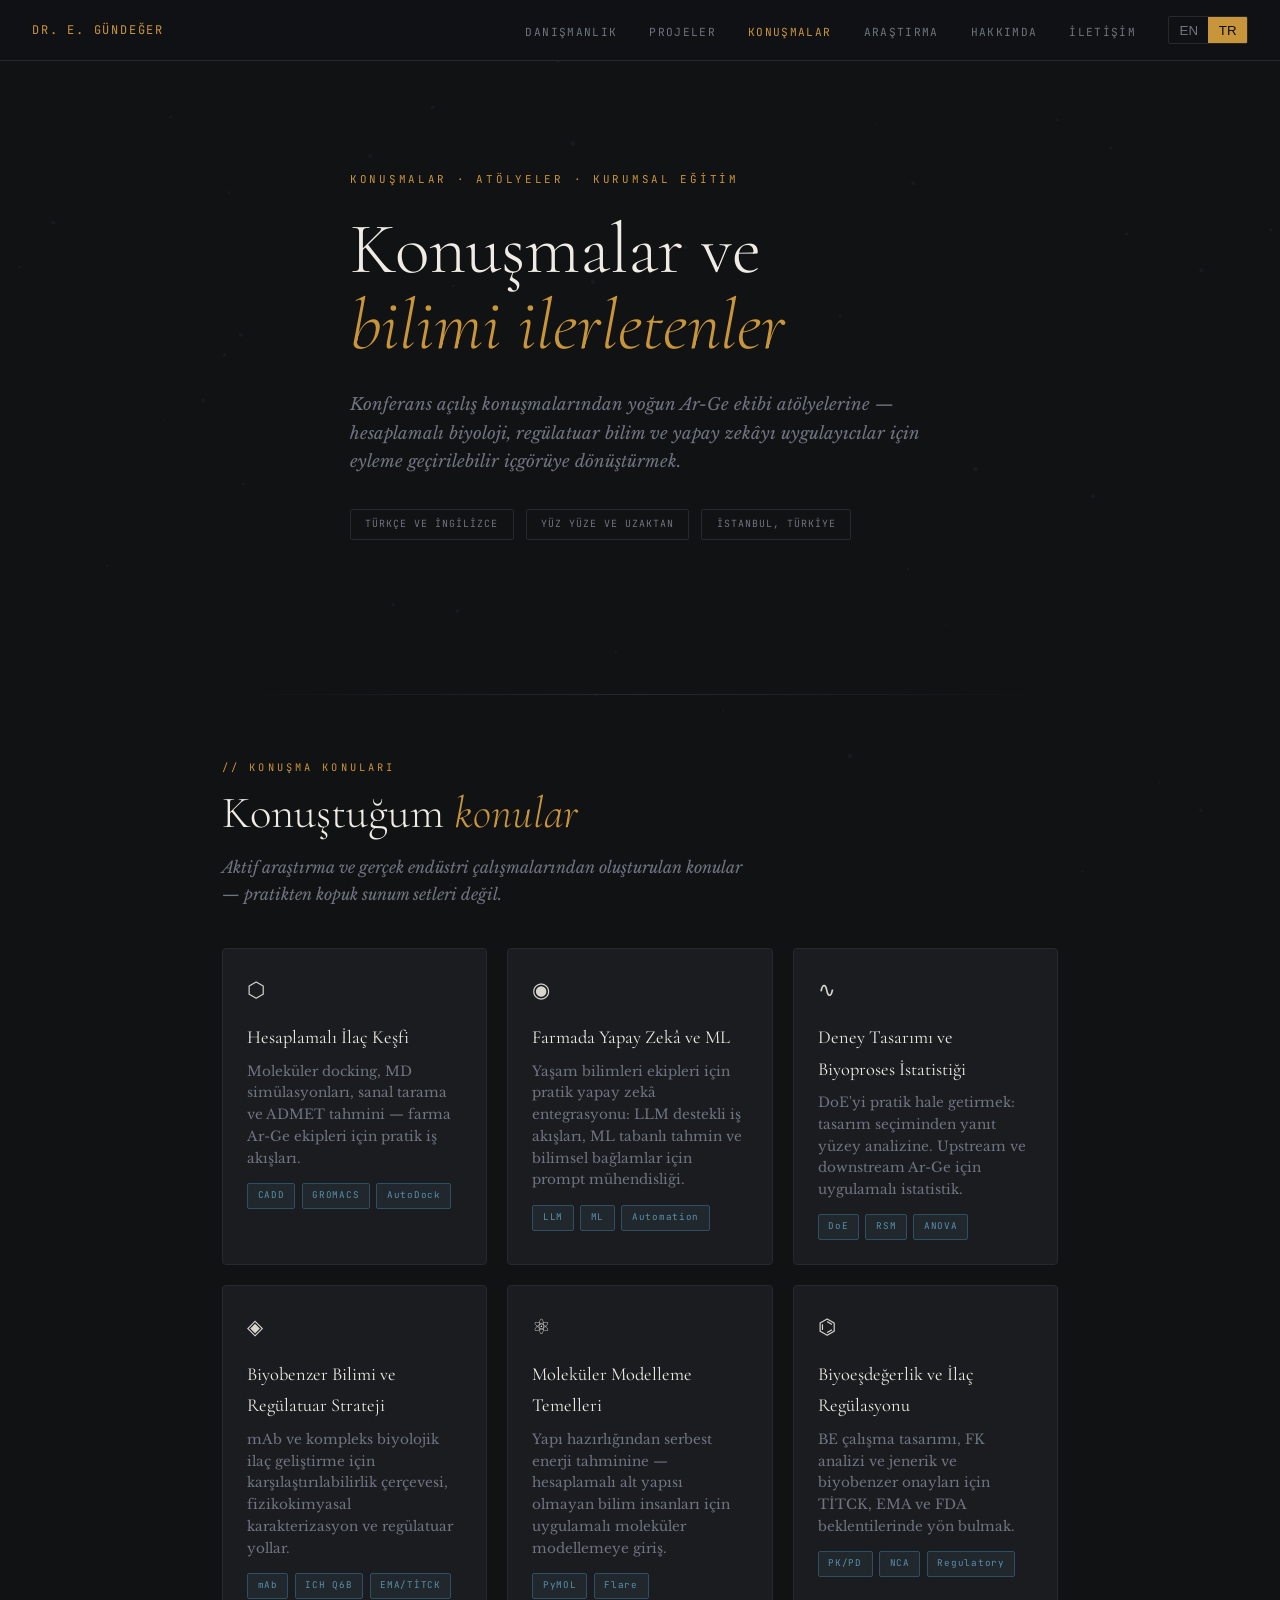
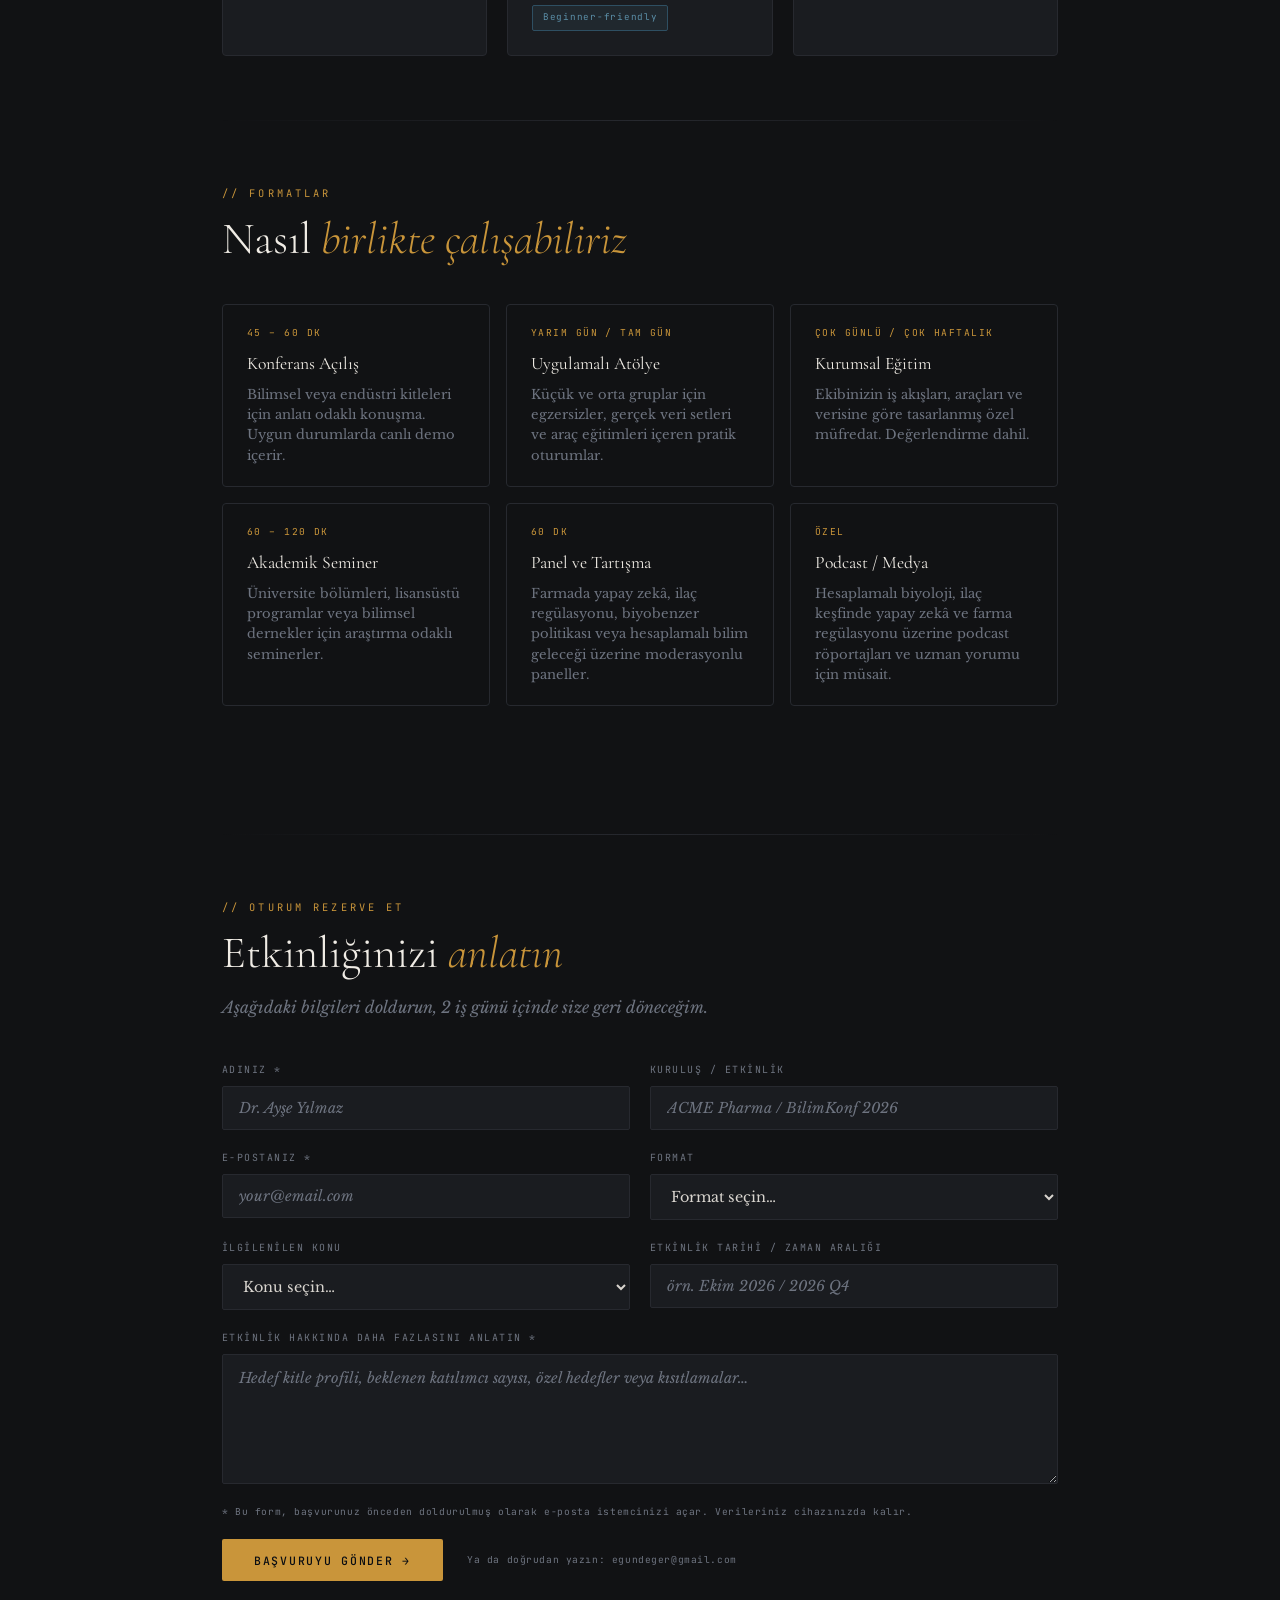
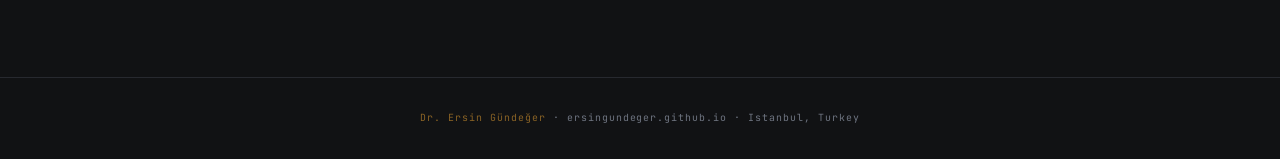
==== commit d92b8d4f: "Set default language to Turkish on all pages TR button marked active on load; setLang('tr') called a" ====
--- a/speaking.html
+++ b/speaking.html
@@ -128,8 +128,8 @@
       <li><a href="index.html#contact"    data-en="Contact"    data-tr="İletişim">Contact</a></li>
     </ul>
     <div class="lang-toggle">
-      <button class="lang-btn active" id="btn-en" onclick="setLang('en')">EN</button>
-      <button class="lang-btn"        id="btn-tr" onclick="setLang('tr')">TR</button>
+      <button class="lang-btn"        id="btn-en" onclick="setLang('en')">EN</button>
+      <button class="lang-btn active" id="btn-tr" onclick="setLang('tr')">TR</button>
     </div>
   </div>
 </nav>
@@ -412,6 +412,9 @@
 }
 resize();init(45);draw();
 window.addEventListener('resize',()=>{resize();init(45)});
+
+/* ── DEFAULT LANG ── */
+setLang('tr');
 
 /* ── REVEAL ── */
 const obs=new IntersectionObserver(entries=>{
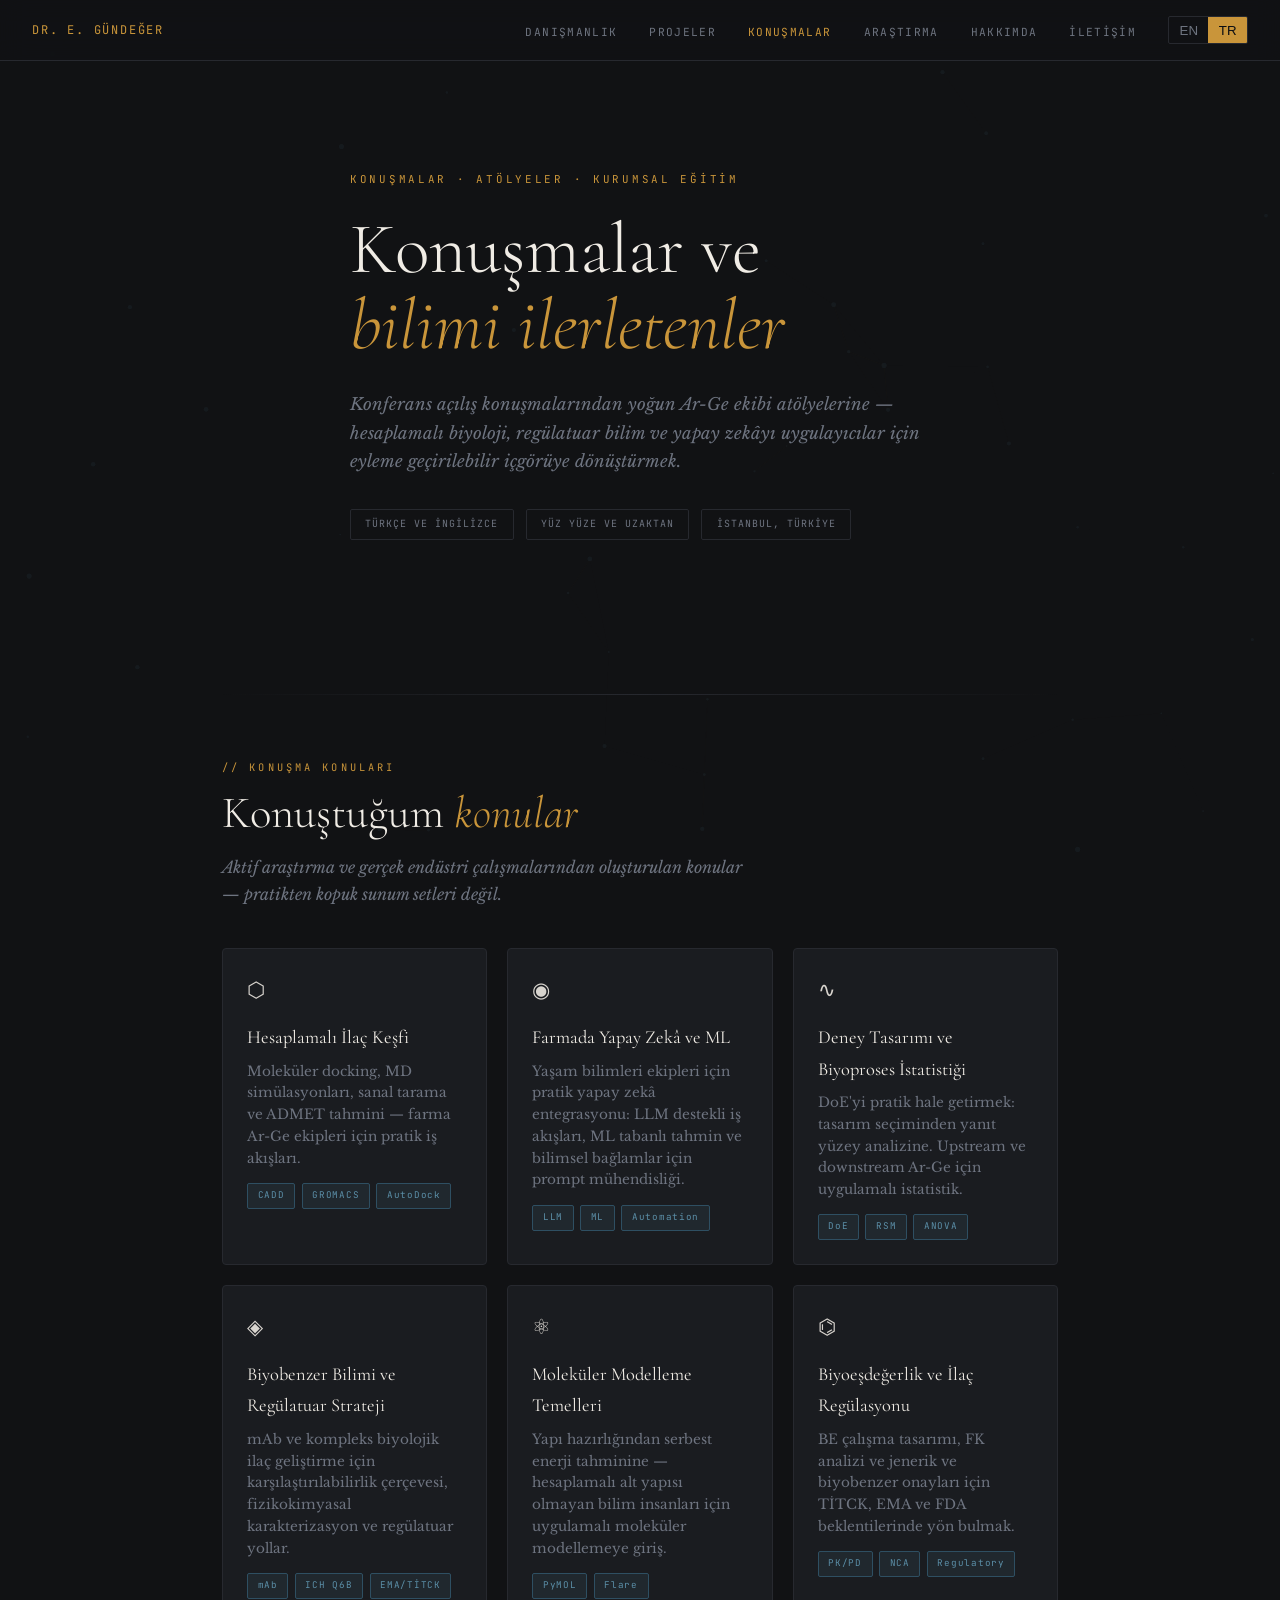
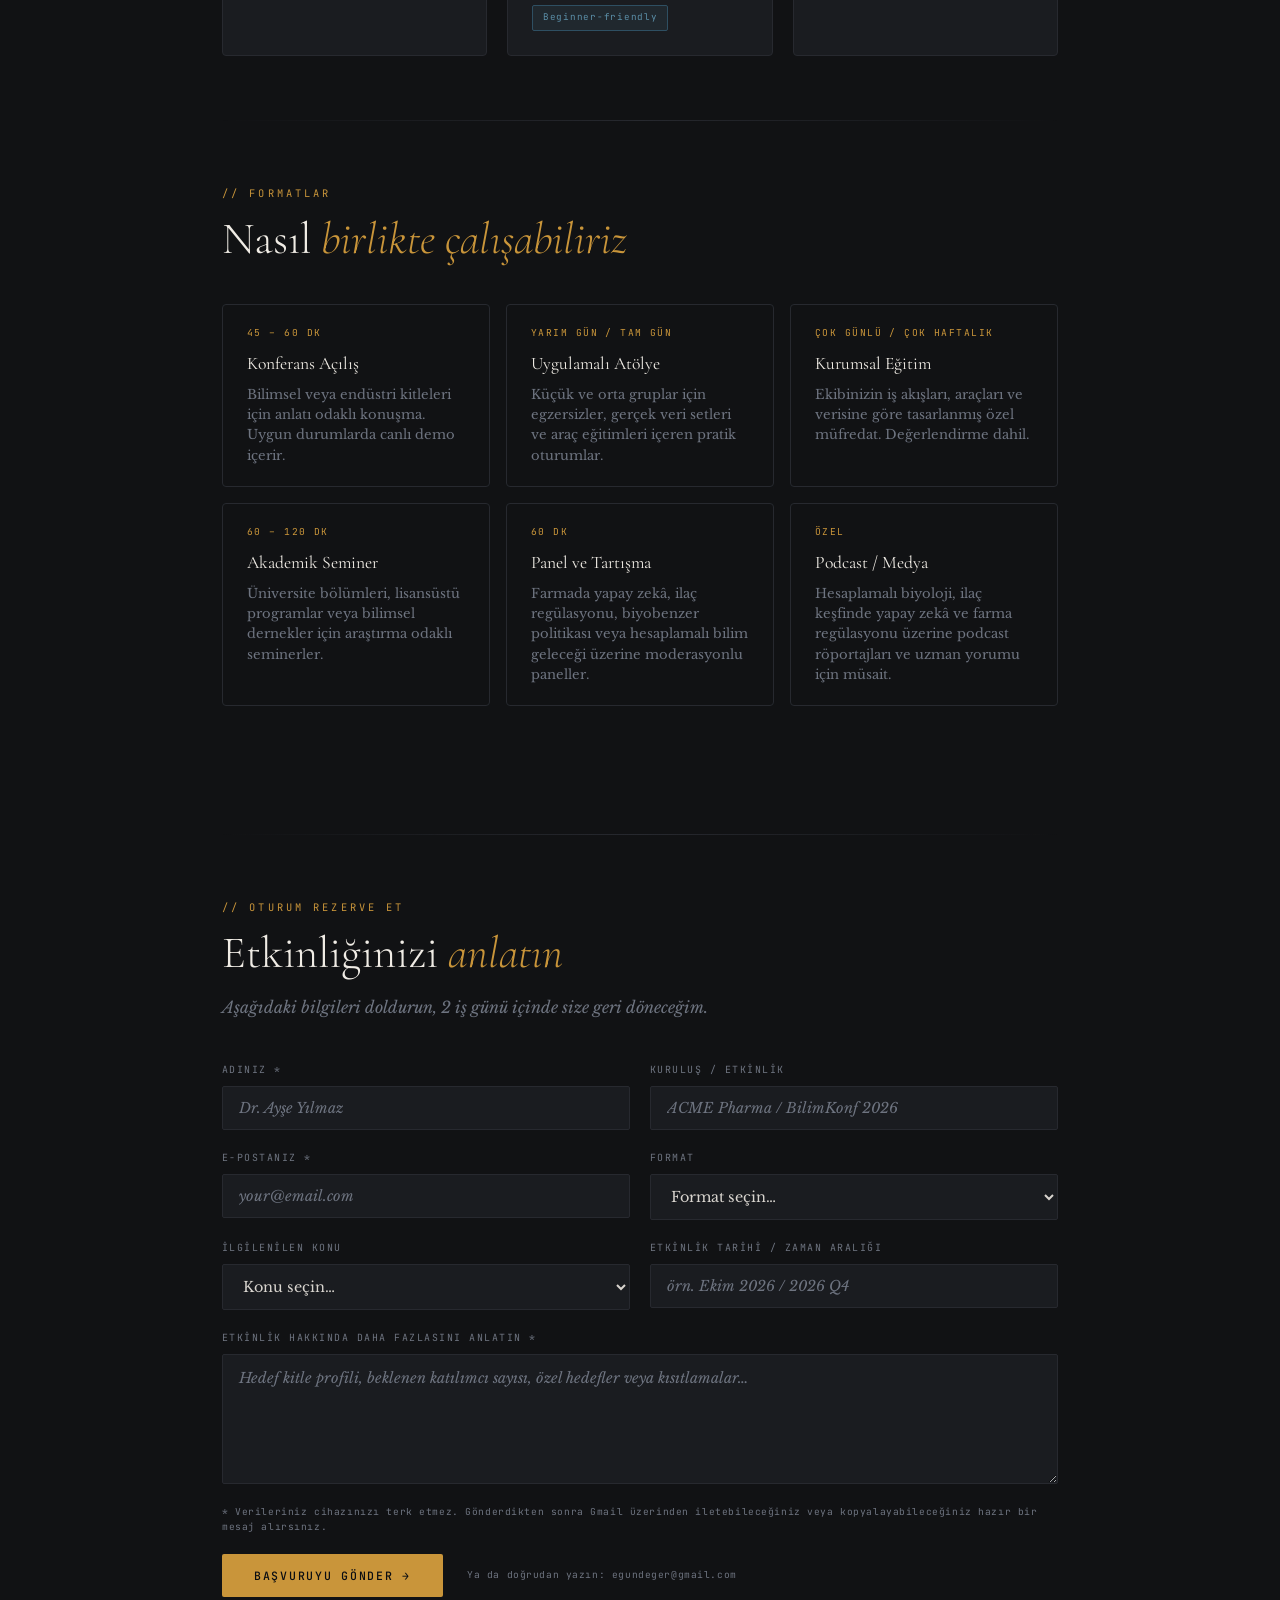
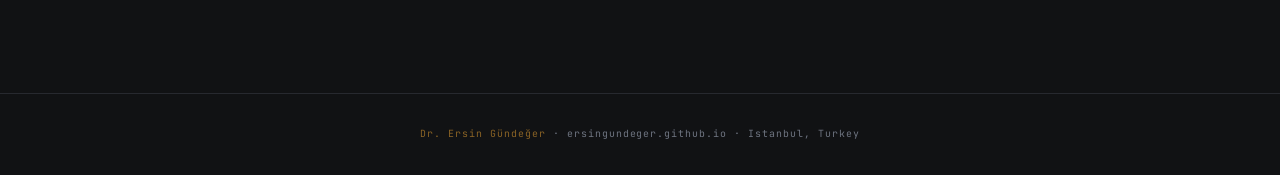
==== commit 9c28693c: "Fix speaking form: replace mailto with Gmail compose URL + copy-to-clipboard Form no longer opens th" ====
--- a/speaking.html
+++ b/speaking.html
@@ -87,9 +87,16 @@
     .submit-note{font-family:'JetBrains Mono',monospace;font-size:.6rem;color:var(--muted);letter-spacing:.06em}
 
     /* SUCCESS STATE */
-    .form-success{display:none;text-align:center;padding:3rem;border:1px solid var(--amber-dim);border-radius:4px;background:rgba(201,149,58,.05)}
-    .form-success h3{font-family:'Cormorant Garamond',serif;font-size:1.8rem;font-weight:300;color:var(--white);margin-bottom:.75rem}
-    .form-success p{color:var(--muted);font-style:italic}
+    .form-success{display:none;padding:2rem;border:1px solid var(--amber-dim);border-radius:4px;background:rgba(201,149,58,.04)}
+    .success-header{margin-bottom:1.5rem}
+    .success-header h3{font-family:'Cormorant Garamond',serif;font-size:1.75rem;font-weight:300;color:var(--white);margin-bottom:.5rem}
+    .success-header p{color:var(--muted);font-size:.9rem;font-style:italic;line-height:1.65}
+    .success-header strong{color:var(--amber);font-style:normal}
+    .message-preview{background:var(--bg);border:1px solid var(--border);border-radius:4px;padding:1.25rem 1.5rem;font-family:'JetBrains Mono',monospace;font-size:.7rem;color:var(--muted);line-height:1.85;white-space:pre-wrap;margin-bottom:1.5rem;max-height:230px;overflow-y:auto}
+    .success-actions{display:flex;gap:1rem;flex-wrap:wrap;align-items:center}
+    .btn-copy{font-family:'JetBrains Mono',monospace;font-size:.72rem;letter-spacing:.15em;text-transform:uppercase;padding:.85rem 2rem;background:transparent;color:var(--amber);border:1px solid var(--amber-dim);border-radius:2px;cursor:pointer;transition:all .3s}
+    .btn-copy:hover{background:rgba(201,149,58,.1)}
+    .btn-copy.copied{color:#4dd68a;border-color:#4dd68a}
 
     /* FOOTER */
     footer{position:relative;z-index:1;border-top:1px solid var(--border);padding:2rem;text-align:center;font-family:'JetBrains Mono',monospace;font-size:.62rem;color:var(--muted);letter-spacing:.1em}
@@ -290,12 +297,23 @@
     </p>
   </div>
 
-  <div id="form-success" class="form-success reveal">
-    <h3 data-en="Inquiry sent." data-tr="Başvuru gönderildi.">Inquiry sent.</h3>
-    <p data-en="Your email client should have opened with your message pre-filled. If not, email me directly at egundeger@gmail.com."
-       data-tr="E-posta istemciniz mesajınız önceden doldurulmuş olarak açılmış olmalı. Açılmadıysa doğrudan egundeger@gmail.com adresine yazın.">
-      Your email client should have opened with your message pre-filled. If not, email me directly at egundeger@gmail.com.
-    </p>
+  <div id="form-success" class="form-success">
+    <div class="success-header">
+      <h3 data-en="Inquiry composed." data-tr="Başvuru hazırlandı.">Inquiry composed.</h3>
+      <p data-en="Your message is ready. Click &lt;strong&gt;Open in Gmail&lt;/strong&gt; to send it directly, or &lt;strong&gt;Copy text&lt;/strong&gt; and paste into any email client — reply-to is set to your address."
+         data-tr="Mesajınız hazır. Doğrudan göndermek için &lt;strong&gt;Gmail'de Aç&lt;/strong&gt;'a tıklayın veya &lt;strong&gt;Metni kopyala&lt;/strong&gt; ile herhangi bir e-posta istemcisine yapıştırın — yanıt adresi sizin adresinize ayarlı.">
+        Your message is ready. Click <strong>Open in Gmail</strong> to send it directly, or <strong>Copy text</strong> and paste into any email client — reply-to is set to your address.
+      </p>
+    </div>
+    <pre class="message-preview" id="message-preview"></pre>
+    <div class="success-actions">
+      <a id="gmail-btn" href="#" target="_blank" rel="noopener" class="btn-submit"
+         data-en="Open in Gmail →" data-tr="Gmail'de Aç →">Open in Gmail →</a>
+      <button id="copy-btn" class="btn-copy"
+              data-en="Copy text" data-tr="Metni kopyala">Copy text</button>
+      <span class="submit-note"
+            data-en="To: egundeger@gmail.com" data-tr="Alıcı: egundeger@gmail.com">To: egundeger@gmail.com</span>
+    </div>
   </div>
 
   <form id="speaking-form" class="form-grid reveal" novalidate>
@@ -358,7 +376,7 @@
                 data-placeholder-tr="Hedef kitle profili, beklenen katılımcı sayısı, özel hedefler veya kısıtlamalar…"
                 placeholder="Audience profile, expected number of attendees, any specific goals or constraints…"></textarea>
     </div>
-    <p class="form-note" data-en="* This form opens your email client with your inquiry pre-filled. Your data stays on your device." data-tr="* Bu form, başvurunuz önceden doldurulmuş olarak e-posta istemcinizi açar. Verileriniz cihazınızda kalır.">* This form opens your email client with your inquiry pre-filled. Your data stays on your device.</p>
+    <p class="form-note" data-en="* Your data never leaves your device. After submitting, you'll get a composed message to send via Gmail or copy." data-tr="* Verileriniz cihazınızı terk etmez. Gönderdikten sonra Gmail üzerinden iletebileceğiniz veya kopyalayabileceğiniz hazır bir mesaj alırsınız.">* Your data never leaves your device. After submitting, you'll get a composed message to send via Gmail or copy.</p>
     <div class="form-submit">
       <button type="submit" class="btn-submit" data-en="Send inquiry →" data-tr="Başvuruyu gönder →">Send inquiry →</button>
       <span class="submit-note" data-en="Or email directly: egundeger@gmail.com" data-tr="Ya da doğrudan yazın: egundeger@gmail.com">Or email directly: <a href="mailto:egundeger@gmail.com" style="color:var(--amber);text-decoration:none">egundeger@gmail.com</a></span>
@@ -422,7 +440,7 @@
 },{threshold:.1});
 document.querySelectorAll('.reveal').forEach(el=>obs.observe(el));
 
-/* ── FORM SUBMIT → mailto ── */
+/* ── FORM SUBMIT → Gmail compose + clipboard ── */
 document.getElementById('speaking-form').addEventListener('submit',function(e){
   e.preventDefault();
   const name=document.getElementById('f-name').value.trim();
@@ -437,21 +455,49 @@
     alert(lang==='tr'?'Lütfen zorunlu alanları doldurun (Ad, E-posta, Mesaj).':'Please fill in the required fields (Name, Email, Message).');
     return;
   }
-  const subject=encodeURIComponent('Speaking Inquiry: '+(topic||type||'General'));
-  const body=encodeURIComponent(
-    'Name: '+name+'\n'+
-    (org?'Organization / Event: '+org+'\n':'')+
-    'Reply-to: '+email+'\n'+
+  const bodyText=
+    'Ad / Name: '+name+'\n'+
+    (org?'Kuruluş / Organization: '+org+'\n':'')+
+    'Yanıt adresi / Reply-to: '+email+'\n'+
     (type?'Format: '+type+'\n':'')+
-    (topic?'Topic: '+topic+'\n':'')+
-    (date?'Date / Timeframe: '+date+'\n':'')+
-    '\nMessage:\n'+message
-  );
-  window.location.href='mailto:egundeger@gmail.com?subject='+subject+'&body='+body;
+    (topic?'Konu / Topic: '+topic+'\n':'')+
+    (date?'Tarih / Date: '+date+'\n':'')+
+    '\nMesaj / Message:\n'+message;
+  const subjectText='Speaking Inquiry: '+(topic||type||'General');
+  const gmailURL='https://mail.google.com/mail/?view=cm&fs=1&to=egundeger%40gmail.com&su='+encodeURIComponent(subjectText)+'&body='+encodeURIComponent(bodyText);
+  document.getElementById('gmail-btn').href=gmailURL;
+  document.getElementById('message-preview').textContent=bodyText;
   document.getElementById('speaking-form').style.display='none';
   const suc=document.getElementById('form-success');
   suc.style.display='block';
-  setTimeout(()=>suc.classList.add('visible'),50);
+  setTimeout(()=>{
+    suc.classList.add('visible');
+    setLang(document.documentElement.lang||'tr');
+  },50);
+});
+
+document.getElementById('copy-btn').addEventListener('click',function(){
+  const text=document.getElementById('message-preview').textContent;
+  const btn=this;
+  const lang=document.documentElement.lang||'tr';
+  const copiedLabel=lang==='tr'?'Kopyalandı ✓':'Copied ✓';
+  const defaultLabel=lang==='tr'?'Metni kopyala':'Copy text';
+  if(navigator.clipboard&&navigator.clipboard.writeText){
+    navigator.clipboard.writeText(text).then(()=>{
+      btn.classList.add('copied');btn.textContent=copiedLabel;
+      setTimeout(()=>{btn.classList.remove('copied');btn.textContent=defaultLabel},2500);
+    });
+  }else{
+    const ta=document.createElement('textarea');
+    ta.value=text;ta.style.position='fixed';ta.style.opacity='0';
+    document.body.appendChild(ta);ta.select();
+    try{
+      document.execCommand('copy');
+      btn.classList.add('copied');btn.textContent=copiedLabel;
+      setTimeout(()=>{btn.classList.remove('copied');btn.textContent=defaultLabel},2500);
+    }catch(_){}
+    document.body.removeChild(ta);
+  }
 });
 </script>
 </body>
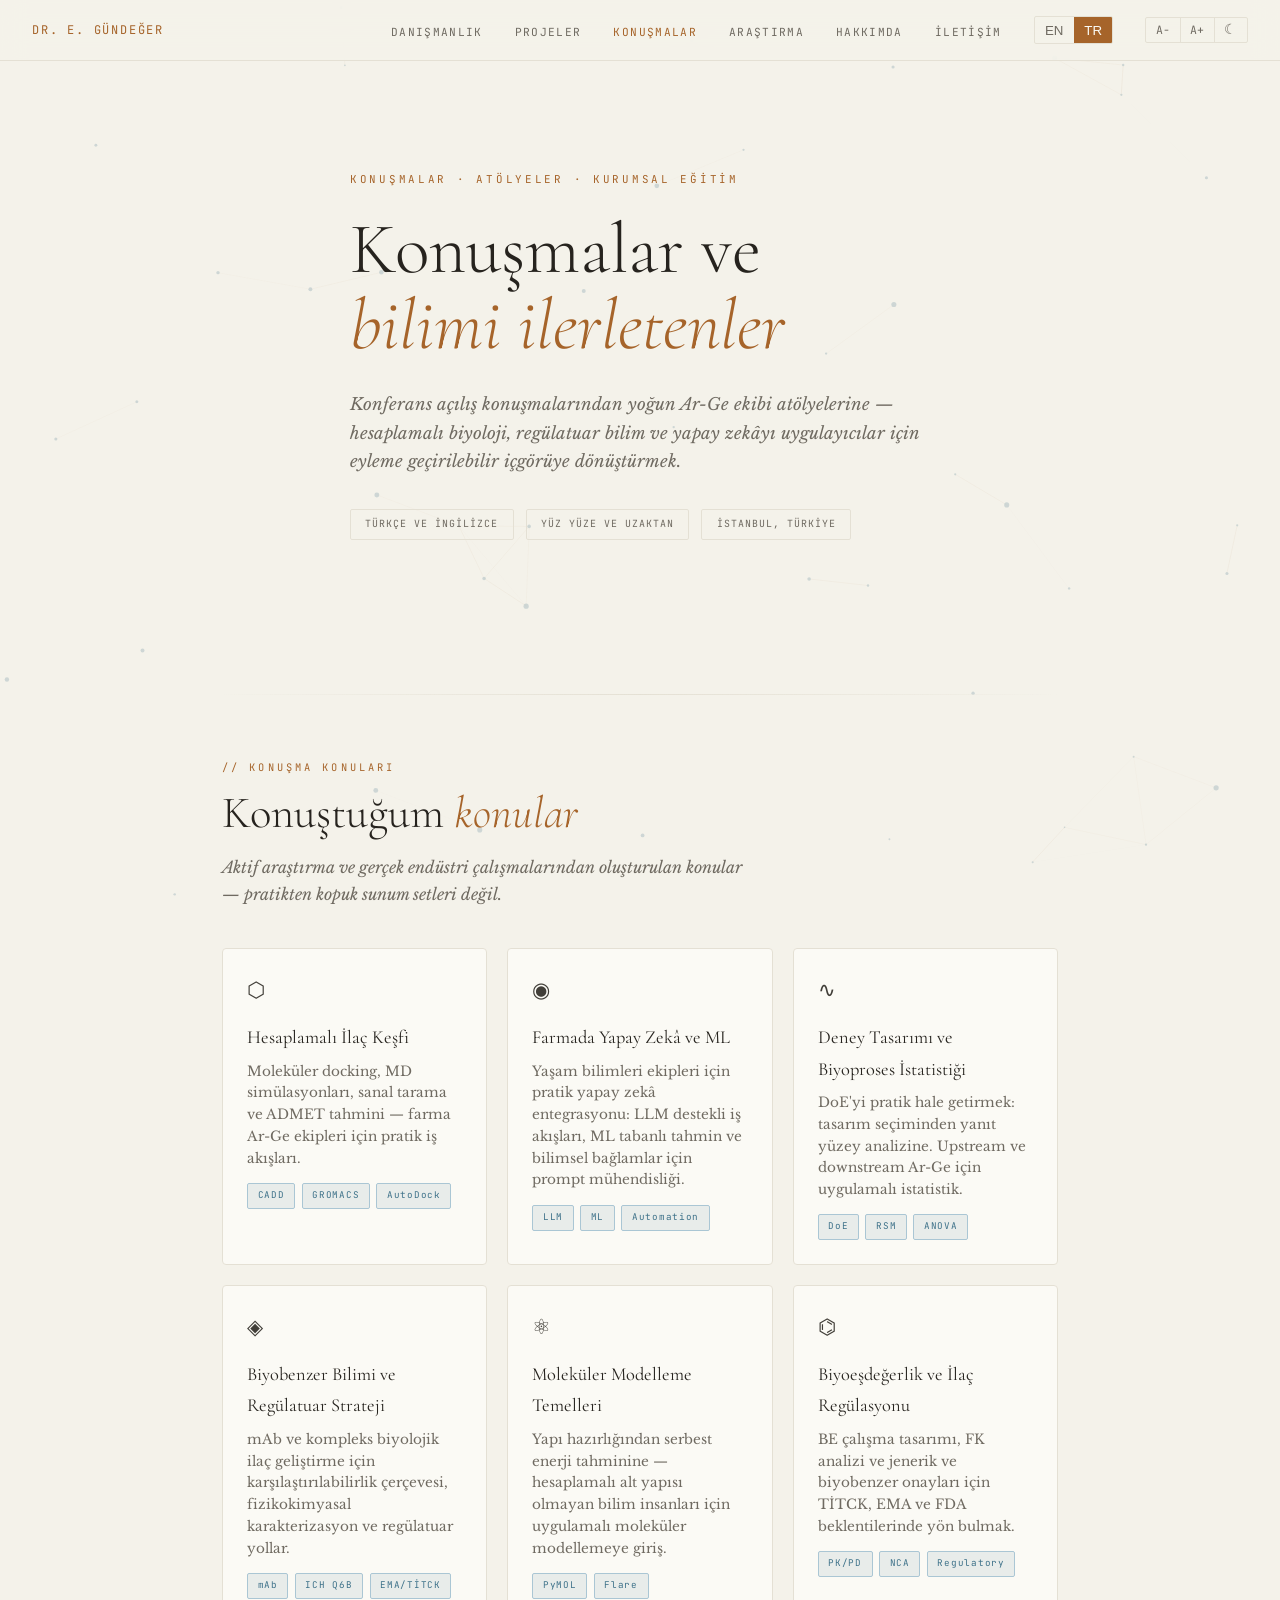
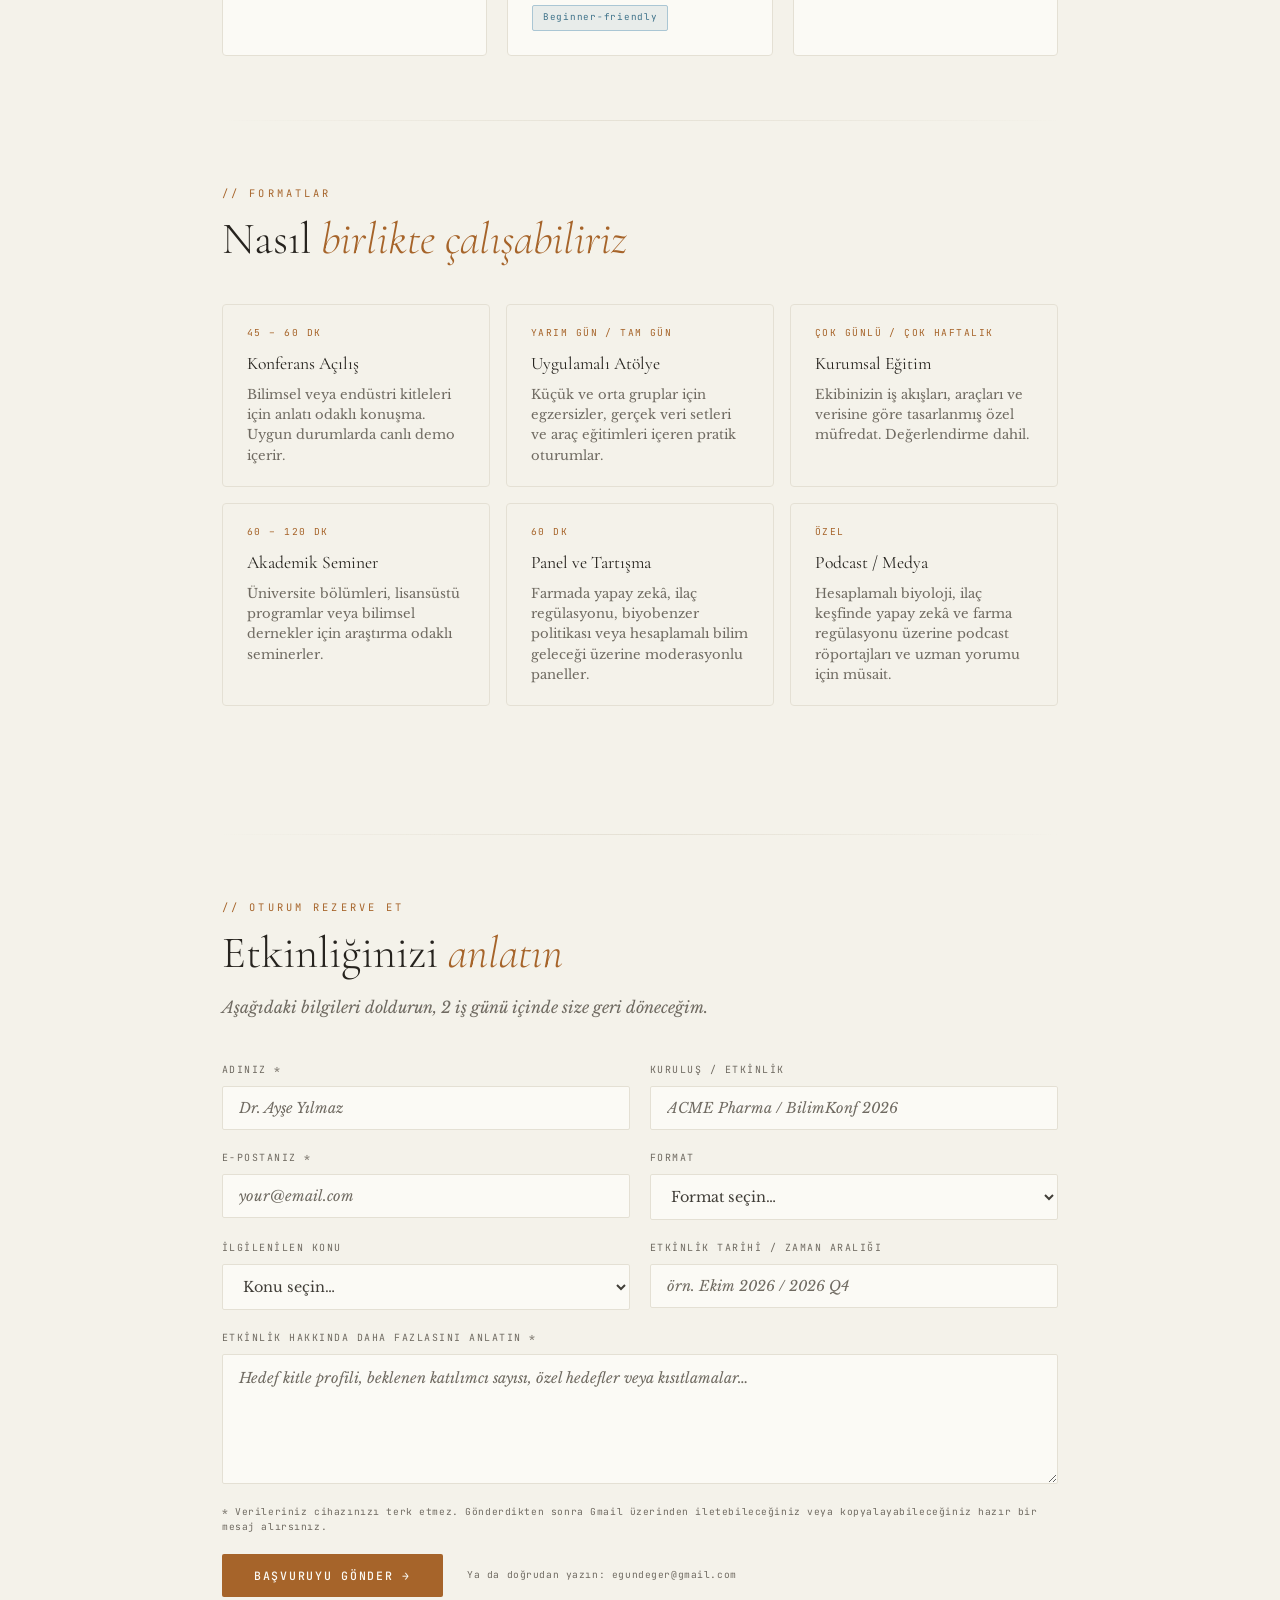
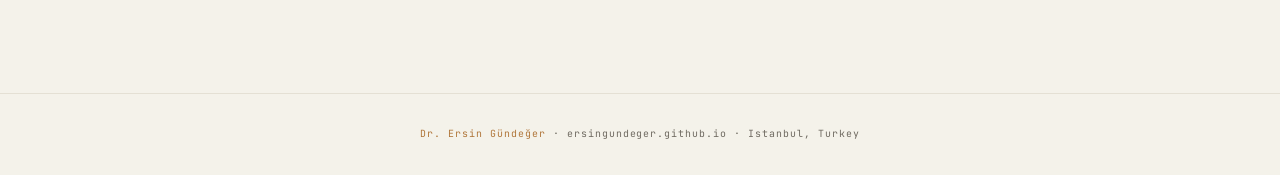
==== commit 206c7d74: "Add light/dark theme system + text-size controls - Two full themes driven by CSS variables on :root[" ====
--- a/speaking.html
+++ b/speaking.html
@@ -7,20 +7,34 @@
   <link rel="preconnect" href="https://fonts.googleapis.com">
   <link href="https://fonts.googleapis.com/css2?family=Cormorant+Garamond:ital,wght@0,300;0,400;0,600;1,300;1,400&family=JetBrains+Mono:wght@300;400;500&family=Libre+Baskerville:ital@0;1&display=swap" rel="stylesheet">
   <style>
-    :root{
-      --bg:#111214;--surface:#1a1c20;--border:#27292f;
-      --amber:#c9953a;--amber-dim:#8a6325;
+    :root,:root[data-theme="light"]{
+      /* LIGHT — warm cream, claude.ai tones */
+      --bg:#f4f2ea;--surface:#fbfaf5;--border:#e4e0d4;
+      --amber:#a6642a;--amber-hover:#8f551f;--amber-dim:#b0763a;
+      --steel:#3d7189;--steel-dim:#aac6d4;
+      --text:#413e38;--muted:#6f6a61;--white:#26231e;
+      --on-accent:#fbfaf5;
+      --amber-rgb:166,100,42;--steel-rgb:61,113,137;
+      --nav-bg:rgba(244,242,234,.85);--canvas-opacity:.35;
+    }
+    :root[data-theme="dark"]{
+      /* DARK — warm charcoal, Claude tones */
+      --bg:#1c1b19;--surface:#242320;--border:#37352f;
+      --amber:#c9953a;--amber-hover:#e0aa4a;--amber-dim:#8a6325;
       --steel:#5b8fa8;--steel-dim:#2e4f62;
-      --text:#d8d4ce;--muted:#6e7480;--white:#f0ece5;
+      --text:#d8d4ce;--muted:#8a867e;--white:#f0ece5;
+      --on-accent:#0a0d12;
+      --amber-rgb:201,149,58;--steel-rgb:91,143,168;
+      --nav-bg:rgba(28,27,25,.85);--canvas-opacity:.16;
     }
     *,*::before,*::after{box-sizing:border-box;margin:0;padding:0}
-    html{scroll-behavior:smooth}
-    body{background:var(--bg);color:var(--text);font-family:'Libre Baskerville',Georgia,serif;font-size:16px;line-height:1.7;overflow-x:hidden}
-    #canvas{position:fixed;top:0;left:0;width:100%;height:100%;z-index:0;opacity:.12}
+    html{scroll-behavior:smooth;font-size:16px}
+    body{background:var(--bg);color:var(--text);font-family:'Libre Baskerville',Georgia,serif;font-size:1rem;line-height:1.7;overflow-x:hidden;transition:background-color .4s ease,color .4s ease}
+    #canvas{position:fixed;top:0;left:0;width:100%;height:100%;z-index:0;opacity:var(--canvas-opacity);transition:opacity .4s ease}
     .wrap{position:relative;z-index:1;max-width:900px;margin:0 auto;padding:0 2rem}
 
     /* NAV */
-    nav{position:fixed;top:0;left:0;right:0;z-index:100;background:rgba(17,18,20,.9);backdrop-filter:blur(12px);border-bottom:1px solid var(--border);padding:1rem 2rem;display:flex;justify-content:space-between;align-items:center}
+    nav{position:fixed;top:0;left:0;right:0;z-index:100;background:var(--nav-bg);backdrop-filter:blur(12px);border-bottom:1px solid var(--border);padding:1rem 2rem;display:flex;justify-content:space-between;align-items:center;transition:background-color .4s ease,border-color .4s ease}
     .nav-logo{font-family:'JetBrains Mono',monospace;font-size:.75rem;color:var(--amber);letter-spacing:.15em;text-transform:uppercase;text-decoration:none}
     .nav-right{display:flex;align-items:center;gap:2rem}
     nav ul{list-style:none;display:flex;gap:2rem}
@@ -28,8 +42,15 @@
     nav a:hover,nav a.active{color:var(--amber)}
     .lang-toggle{font-family:'JetBrains Mono',monospace;font-size:.65rem;letter-spacing:.15em;display:flex;border:1px solid var(--border);border-radius:2px;overflow:hidden}
     .lang-btn{background:none;border:none;cursor:pointer;padding:.35rem .65rem;color:var(--muted);transition:all .25s}
-    .lang-btn.active{background:var(--amber);color:#0a0d12;font-weight:500}
+    .lang-btn.active{background:var(--amber);color:var(--on-accent);font-weight:500}
     .lang-btn:not(.active):hover{color:var(--amber)}
+
+    /* UTILITY CONTROLS (theme + font size) */
+    .util-group{display:flex;border:1px solid var(--border);border-radius:2px;overflow:hidden}
+    .util-btn{background:none;border:none;border-left:1px solid var(--border);cursor:pointer;padding:.35rem .6rem;color:var(--muted);font-family:'JetBrains Mono',monospace;font-size:.72rem;line-height:1;transition:all .25s}
+    .util-btn:first-child{border-left:none}
+    .util-btn:hover{color:var(--amber);background:rgba(var(--amber-rgb),.08)}
+    .util-btn.theme-btn{font-size:.85rem}
 
     /* HERO */
     #hero{min-height:70vh;display:flex;flex-direction:column;justify-content:center;padding-top:5rem}
@@ -59,7 +80,7 @@
     .topic-card h3{font-family:'Cormorant Garamond',serif;font-size:1.15rem;font-weight:400;color:var(--white);margin-bottom:.45rem}
     .topic-card p{font-size:.85rem;color:var(--muted);line-height:1.6}
     .tags{display:flex;flex-wrap:wrap;gap:.4rem;margin-top:.85rem}
-    .tag{font-family:'JetBrains Mono',monospace;font-size:.58rem;letter-spacing:.08em;padding:.25rem .6rem;border-radius:2px;background:rgba(91,143,168,.1);border:1px solid var(--steel-dim);color:var(--steel)}
+    .tag{font-family:'JetBrains Mono',monospace;font-size:.58rem;letter-spacing:.08em;padding:.25rem .6rem;border-radius:2px;background:rgba(var(--steel-rgb),.1);border:1px solid var(--steel-dim);color:var(--steel)}
 
     /* FORMATS */
     .format-grid{margin-top:2.5rem;display:grid;grid-template-columns:repeat(auto-fill,minmax(200px,1fr));gap:1rem}
@@ -82,12 +103,12 @@
     textarea{resize:vertical;min-height:130px;line-height:1.65}
     .form-note{grid-column:1/-1;font-family:'JetBrains Mono',monospace;font-size:.6rem;color:var(--muted);letter-spacing:.06em;line-height:1.6}
     .form-submit{grid-column:1/-1;display:flex;align-items:center;gap:1.5rem;flex-wrap:wrap}
-    .btn-submit{font-family:'JetBrains Mono',monospace;font-size:.72rem;letter-spacing:.15em;text-transform:uppercase;padding:.85rem 2rem;background:var(--amber);color:#0a0d12;font-weight:500;border:none;border-radius:2px;cursor:pointer;transition:all .3s}
-    .btn-submit:hover{background:#e0aa4a;transform:translateY(-2px)}
+    .btn-submit{font-family:'JetBrains Mono',monospace;font-size:.72rem;letter-spacing:.15em;text-transform:uppercase;padding:.85rem 2rem;background:var(--amber);color:var(--on-accent);font-weight:500;border:none;border-radius:2px;cursor:pointer;transition:all .3s}
+    .btn-submit:hover{background:var(--amber-hover);transform:translateY(-2px)}
     .submit-note{font-family:'JetBrains Mono',monospace;font-size:.6rem;color:var(--muted);letter-spacing:.06em}
 
     /* SUCCESS STATE */
-    .form-success{display:none;padding:2rem;border:1px solid var(--amber-dim);border-radius:4px;background:rgba(201,149,58,.04)}
+    .form-success{display:none;padding:2rem;border:1px solid var(--amber-dim);border-radius:4px;background:rgba(var(--amber-rgb),.04)}
     .success-header{margin-bottom:1.5rem}
     .success-header h3{font-family:'Cormorant Garamond',serif;font-size:1.75rem;font-weight:300;color:var(--white);margin-bottom:.5rem}
     .success-header p{color:var(--muted);font-size:.9rem;font-style:italic;line-height:1.65}
@@ -95,7 +116,7 @@
     .message-preview{background:var(--bg);border:1px solid var(--border);border-radius:4px;padding:1.25rem 1.5rem;font-family:'JetBrains Mono',monospace;font-size:.7rem;color:var(--muted);line-height:1.85;white-space:pre-wrap;margin-bottom:1.5rem;max-height:230px;overflow-y:auto}
     .success-actions{display:flex;gap:1rem;flex-wrap:wrap;align-items:center}
     .btn-copy{font-family:'JetBrains Mono',monospace;font-size:.72rem;letter-spacing:.15em;text-transform:uppercase;padding:.85rem 2rem;background:transparent;color:var(--amber);border:1px solid var(--amber-dim);border-radius:2px;cursor:pointer;transition:all .3s}
-    .btn-copy:hover{background:rgba(201,149,58,.1)}
+    .btn-copy:hover{background:rgba(var(--amber-rgb),.1)}
     .btn-copy.copied{color:#4dd68a;border-color:#4dd68a}
 
     /* FOOTER */
@@ -118,6 +139,15 @@
       .form-note{grid-column:1}
     }
   </style>
+  <script>
+    /* set theme + font size before paint to avoid flash */
+    (function(){try{
+      var t=localStorage.getItem('theme')||'light';
+      document.documentElement.setAttribute('data-theme',t);
+      var f=parseFloat(localStorage.getItem('fontScale'))||1;
+      document.documentElement.style.fontSize=(16*f)+'px';
+    }catch(e){document.documentElement.setAttribute('data-theme','light');}})();
+  </script>
 </head>
 <body>
 <canvas id="canvas"></canvas>
@@ -138,6 +168,11 @@
       <button class="lang-btn"        id="btn-en" onclick="setLang('en')">EN</button>
       <button class="lang-btn active" id="btn-tr" onclick="setLang('tr')">TR</button>
     </div>
+    <div class="util-group">
+      <button class="util-btn" id="font-dec" title="Smaller text" aria-label="Decrease text size">A−</button>
+      <button class="util-btn" id="font-inc" title="Larger text" aria-label="Increase text size">A+</button>
+      <button class="util-btn theme-btn" id="theme-toggle" title="Light / dark" aria-label="Toggle light or dark theme">☾</button>
+    </div>
   </div>
 </nav>
 
@@ -395,6 +430,7 @@
   document.getElementById('btn-en').classList.toggle('active',lang==='en');
   document.getElementById('btn-tr').classList.toggle('active',lang==='tr');
   document.documentElement.lang=lang;
+  try{localStorage.setItem('lang',lang);}catch(e){}
   document.querySelectorAll('[data-en][data-tr]').forEach(el=>{
     const val=el.getAttribute('data-'+lang);
     if(!val)return;
@@ -413,6 +449,12 @@
 const canvas=document.getElementById('canvas');
 const ctx=canvas.getContext('2d');
 let W,H,nodes;
+let LINE='201,149,58', DOT='91,143,168';
+function applyCanvasColors(){
+  const cs=getComputedStyle(document.documentElement);
+  LINE=(cs.getPropertyValue('--amber-rgb')||LINE).trim();
+  DOT=(cs.getPropertyValue('--steel-rgb')||DOT).trim();
+}
 function resize(){W=canvas.width=innerWidth;H=canvas.height=innerHeight}
 function init(n){nodes=[];for(let i=0;i<n;i++)nodes.push({x:Math.random()*W,y:Math.random()*H,vx:(Math.random()-.5)*.3,vy:(Math.random()-.5)*.3,r:Math.random()*1.8+.8})}
 function draw(){
@@ -422,17 +464,43 @@
     if(n.x<0||n.x>W)n.vx*=-1;if(n.y<0||n.y>H)n.vy*=-1;
     for(let j=i+1;j<nodes.length;j++){
       const m=nodes[j],dx=n.x-m.x,dy=n.y-m.y,d=Math.hypot(dx,dy);
-      if(d<130){ctx.beginPath();ctx.strokeStyle=`rgba(201,149,58,${(1-d/130)*.5})`;ctx.lineWidth=.4;ctx.moveTo(n.x,n.y);ctx.lineTo(m.x,m.y);ctx.stroke()}
+      if(d<130){ctx.beginPath();ctx.strokeStyle=`rgba(${LINE},${(1-d/130)*.5})`;ctx.lineWidth=.4;ctx.moveTo(n.x,n.y);ctx.lineTo(m.x,m.y);ctx.stroke()}
     }
-    ctx.beginPath();ctx.arc(n.x,n.y,n.r,0,Math.PI*2);ctx.fillStyle='rgba(91,143,168,.6)';ctx.fill();
+    ctx.beginPath();ctx.arc(n.x,n.y,n.r,0,Math.PI*2);ctx.fillStyle=`rgba(${DOT},.6)`;ctx.fill();
   });
   requestAnimationFrame(draw);
 }
-resize();init(45);draw();
+applyCanvasColors();resize();init(45);draw();
 window.addEventListener('resize',()=>{resize();init(45)});
 
-/* ── DEFAULT LANG ── */
-setLang('tr');
+/* ── THEME ── */
+function setTheme(theme){
+  document.documentElement.setAttribute('data-theme',theme);
+  try{localStorage.setItem('theme',theme);}catch(e){}
+  const btn=document.getElementById('theme-toggle');
+  if(btn)btn.textContent = theme==='dark' ? '☀' : '☾';
+  applyCanvasColors();
+}
+function toggleTheme(){
+  const cur=document.documentElement.getAttribute('data-theme')||'light';
+  setTheme(cur==='dark'?'light':'dark');
+}
+
+/* ── FONT SIZE ── */
+let fontScale=parseFloat(localStorage.getItem('fontScale'))||1;
+function applyFontScale(){
+  fontScale=Math.min(1.3,Math.max(0.85,Math.round(fontScale*100)/100));
+  document.documentElement.style.fontSize=(16*fontScale)+'px';
+  try{localStorage.setItem('fontScale',fontScale);}catch(e){}
+}
+
+/* ── INIT CONTROLS ── */
+setTheme(localStorage.getItem('theme')||'light');
+applyFontScale();
+setLang(localStorage.getItem('lang')||'tr');
+document.getElementById('theme-toggle').addEventListener('click',toggleTheme);
+document.getElementById('font-inc').addEventListener('click',()=>{fontScale+=0.1;applyFontScale();});
+document.getElementById('font-dec').addEventListener('click',()=>{fontScale-=0.1;applyFontScale();});
 
 /* ── REVEAL ── */
 const obs=new IntersectionObserver(entries=>{
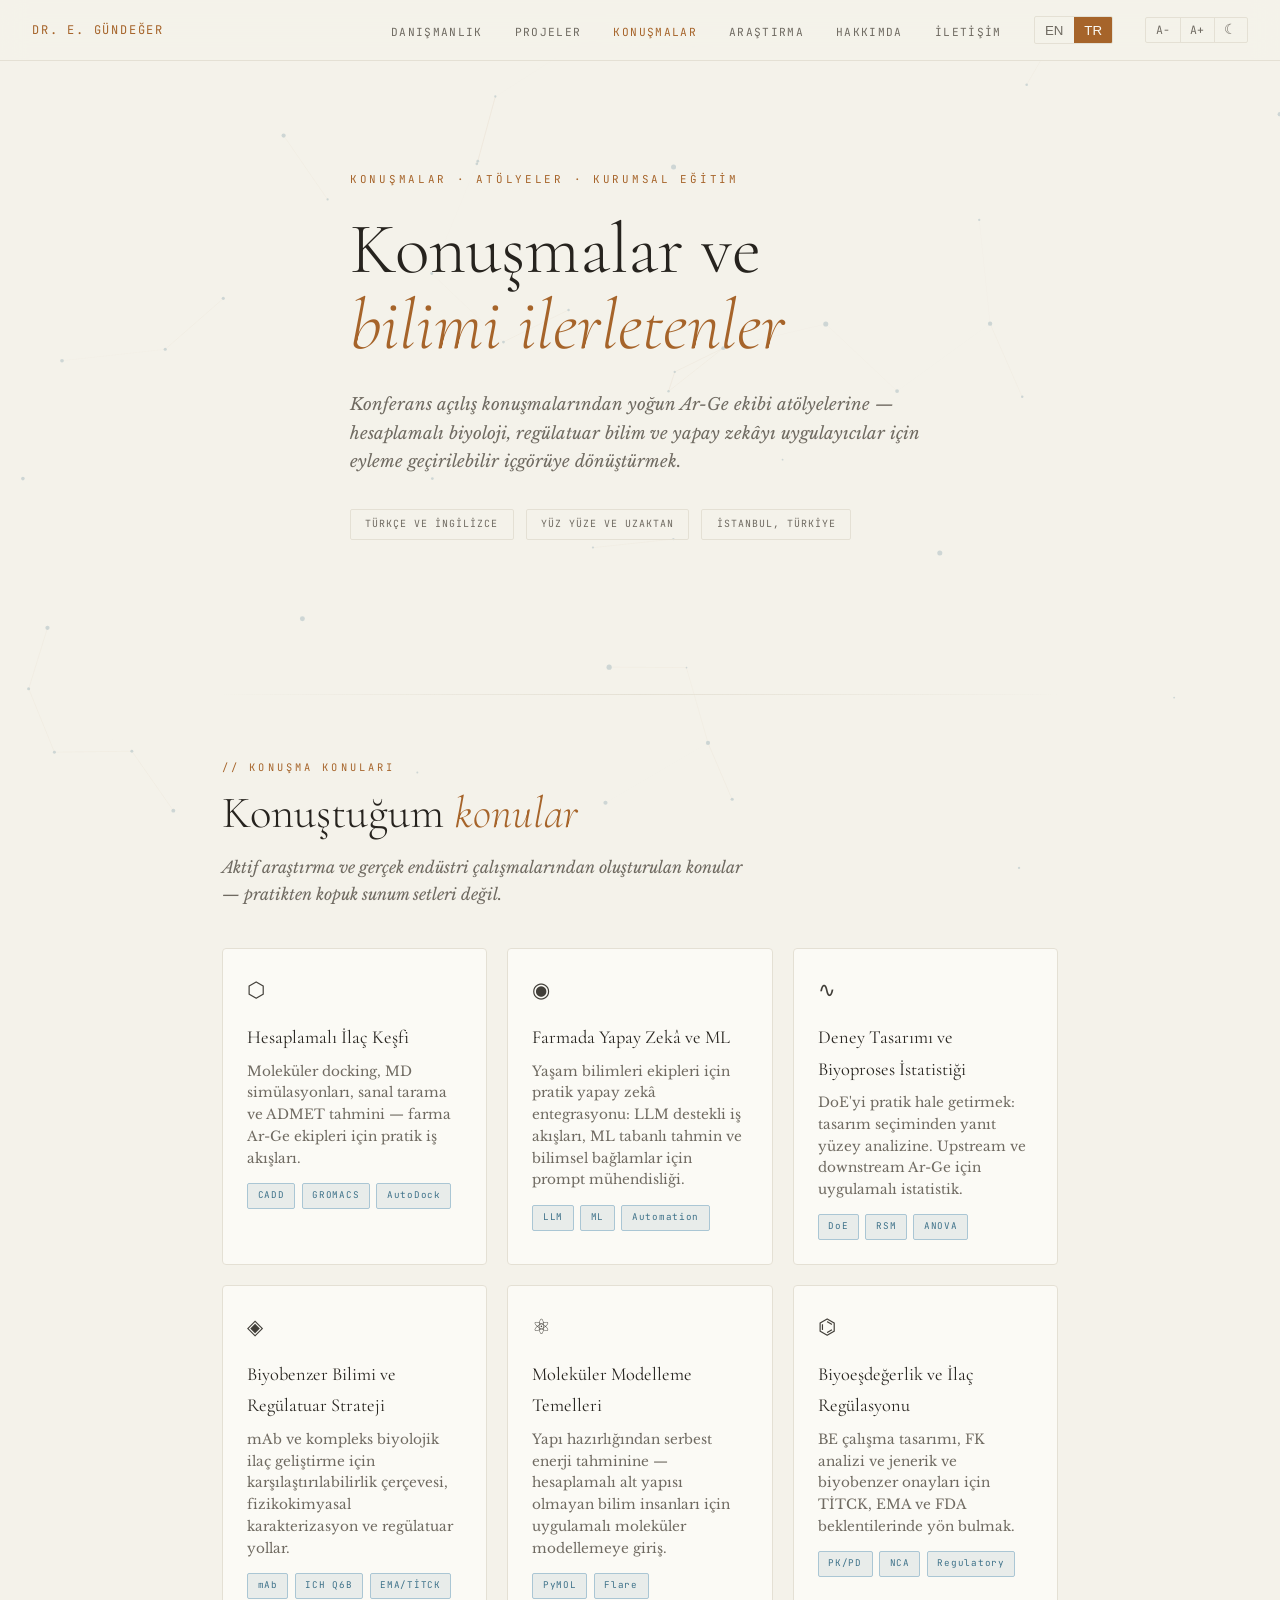
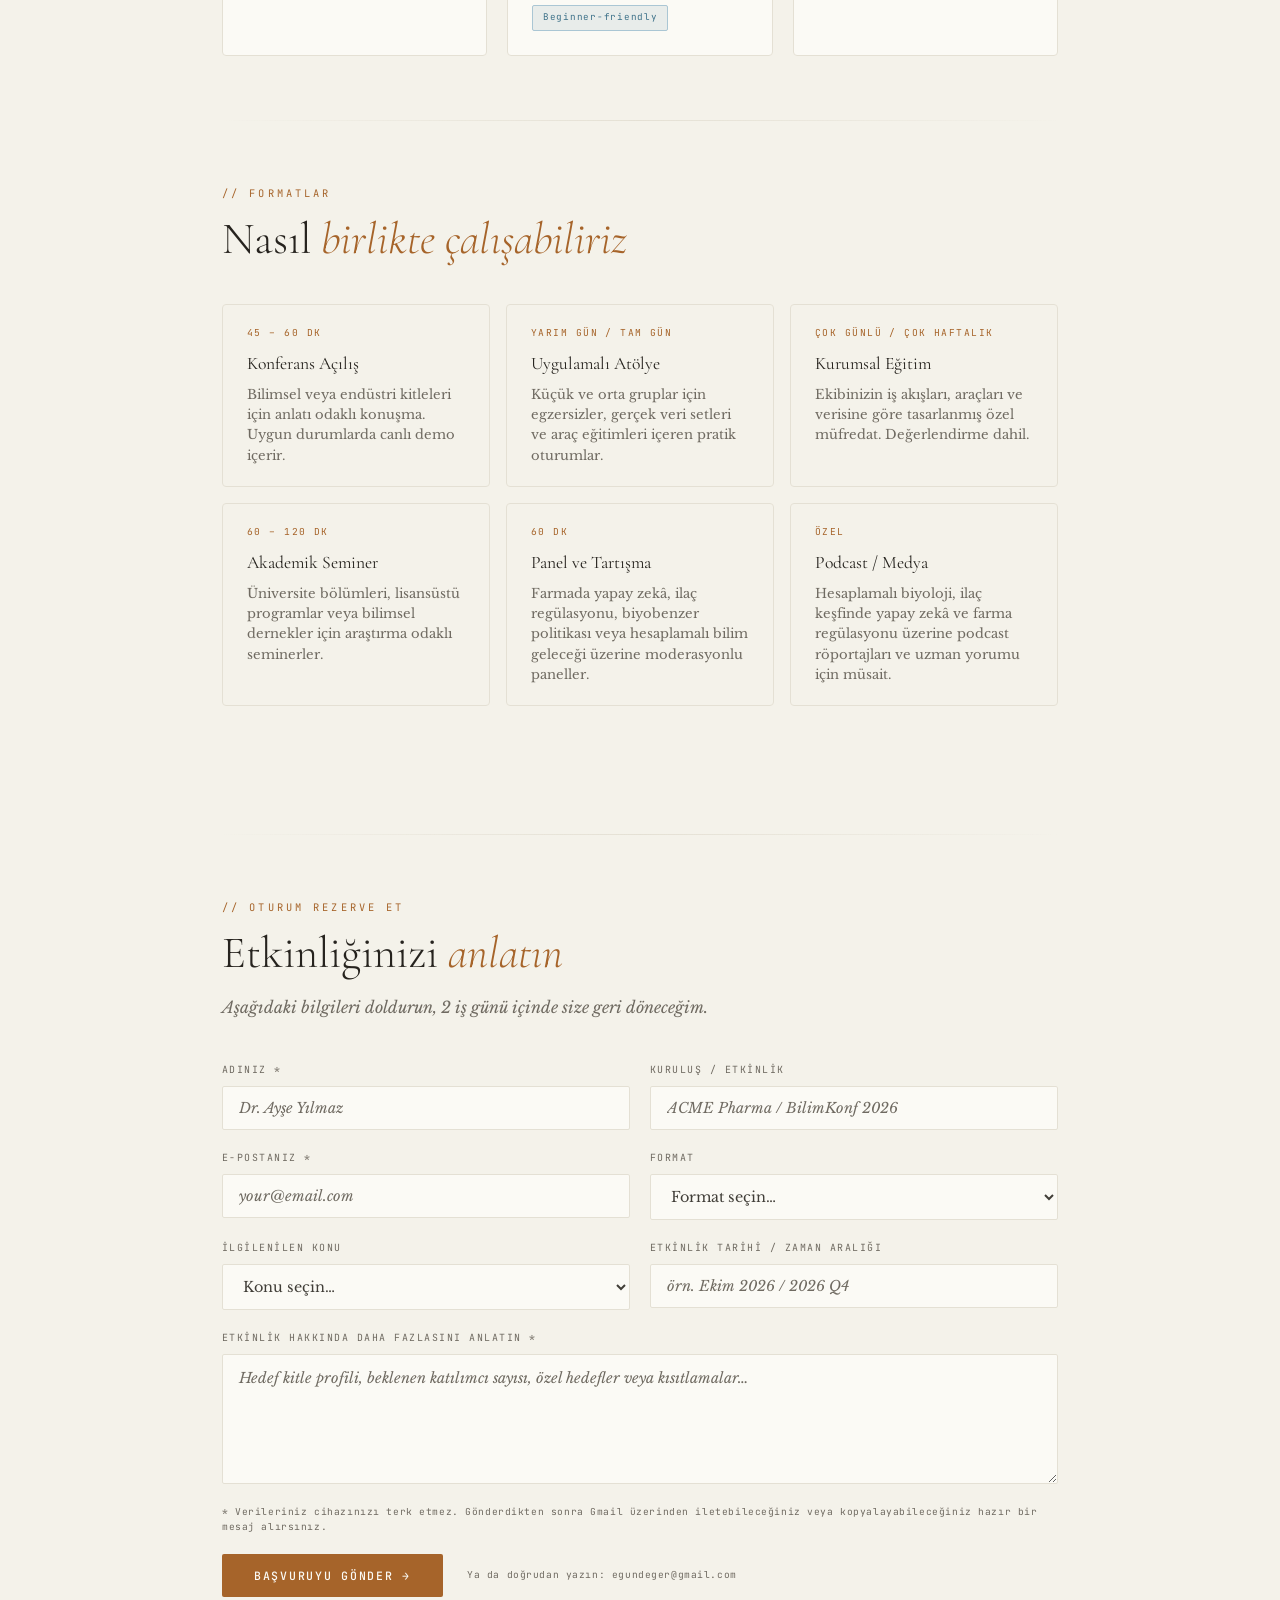
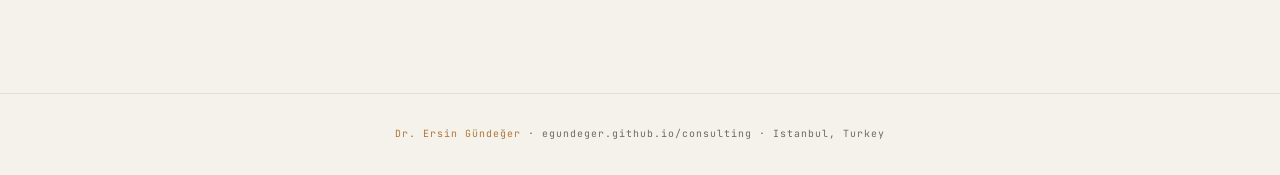
==== commit 9cb7b64a: "Add social share preview (OG/Twitter) + favicons + SEO meta - og-image.png (1200x630) branded share " ====
--- a/speaking.html
+++ b/speaking.html
@@ -4,6 +4,36 @@
   <meta charset="UTF-8"/>
   <meta name="viewport" content="width=device-width, initial-scale=1.0"/>
   <title>Speaking & Workshops — Dr. Ersin Gündeğer</title>
+  <meta name="description" content="Conference keynotes, hands-on workshops, and corporate training in computational drug discovery, DoE/bioprocess statistics, biosimilars, regulatory science, and AI in pharma — Turkish & English. Book a session with Dr. Ersin Gündeğer.">
+  <meta name="author" content="Ersin Gündeğer">
+  <meta name="theme-color" content="#1c1b19">
+  <link rel="canonical" href="https://egundeger.github.io/consulting/speaking.html">
+
+  <!-- Favicons -->
+  <link rel="icon" type="image/svg+xml" href="favicon.svg">
+  <link rel="icon" type="image/png" sizes="32x32" href="favicon-32x32.png">
+  <link rel="icon" type="image/png" sizes="16x16" href="favicon-16x16.png">
+  <link rel="apple-touch-icon" href="apple-touch-icon.png">
+
+  <!-- Open Graph (LinkedIn / Facebook / WhatsApp) -->
+  <meta property="og:type" content="website">
+  <meta property="og:site_name" content="Dr. Ersin Gündeğer">
+  <meta property="og:title" content="Speaking & Workshops — Dr. Ersin Gündeğer">
+  <meta property="og:description" content="Conference keynotes, hands-on workshops, and corporate training in computational biology, regulatory science, and AI in pharma — Turkish & English. Book a session.">
+  <meta property="og:url" content="https://egundeger.github.io/consulting/speaking.html">
+  <meta property="og:image" content="https://egundeger.github.io/consulting/og-image.png">
+  <meta property="og:image:width" content="1200">
+  <meta property="og:image:height" content="630">
+  <meta property="og:image:alt" content="Dr. Ersin Gündeğer — Speaking, Workshops & Corporate Training">
+  <meta property="og:locale" content="tr_TR">
+  <meta property="og:locale:alternate" content="en_US">
+
+  <!-- Twitter / X -->
+  <meta name="twitter:card" content="summary_large_image">
+  <meta name="twitter:title" content="Speaking & Workshops — Dr. Ersin Gündeğer">
+  <meta name="twitter:description" content="Keynotes, workshops, and corporate training in computational biology, regulatory science, and AI in pharma — Turkish & English.">
+  <meta name="twitter:image" content="https://egundeger.github.io/consulting/og-image.png">
+
   <link rel="preconnect" href="https://fonts.googleapis.com">
   <link href="https://fonts.googleapis.com/css2?family=Cormorant+Garamond:ital,wght@0,300;0,400;0,600;1,300;1,400&family=JetBrains+Mono:wght@300;400;500&family=Libre+Baskerville:ital@0;1&display=swap" rel="stylesheet">
   <style>
@@ -421,7 +451,7 @@
 </div></section>
 
 <footer>
-  <span>Dr. Ersin Gündeğer</span> · <a href="index.html">ersingundeger.github.io</a> · Istanbul, Turkey
+  <span>Dr. Ersin Gündeğer</span> · <a href="index.html">egundeger.github.io/consulting</a> · Istanbul, Turkey
 </footer>
 
 <script>
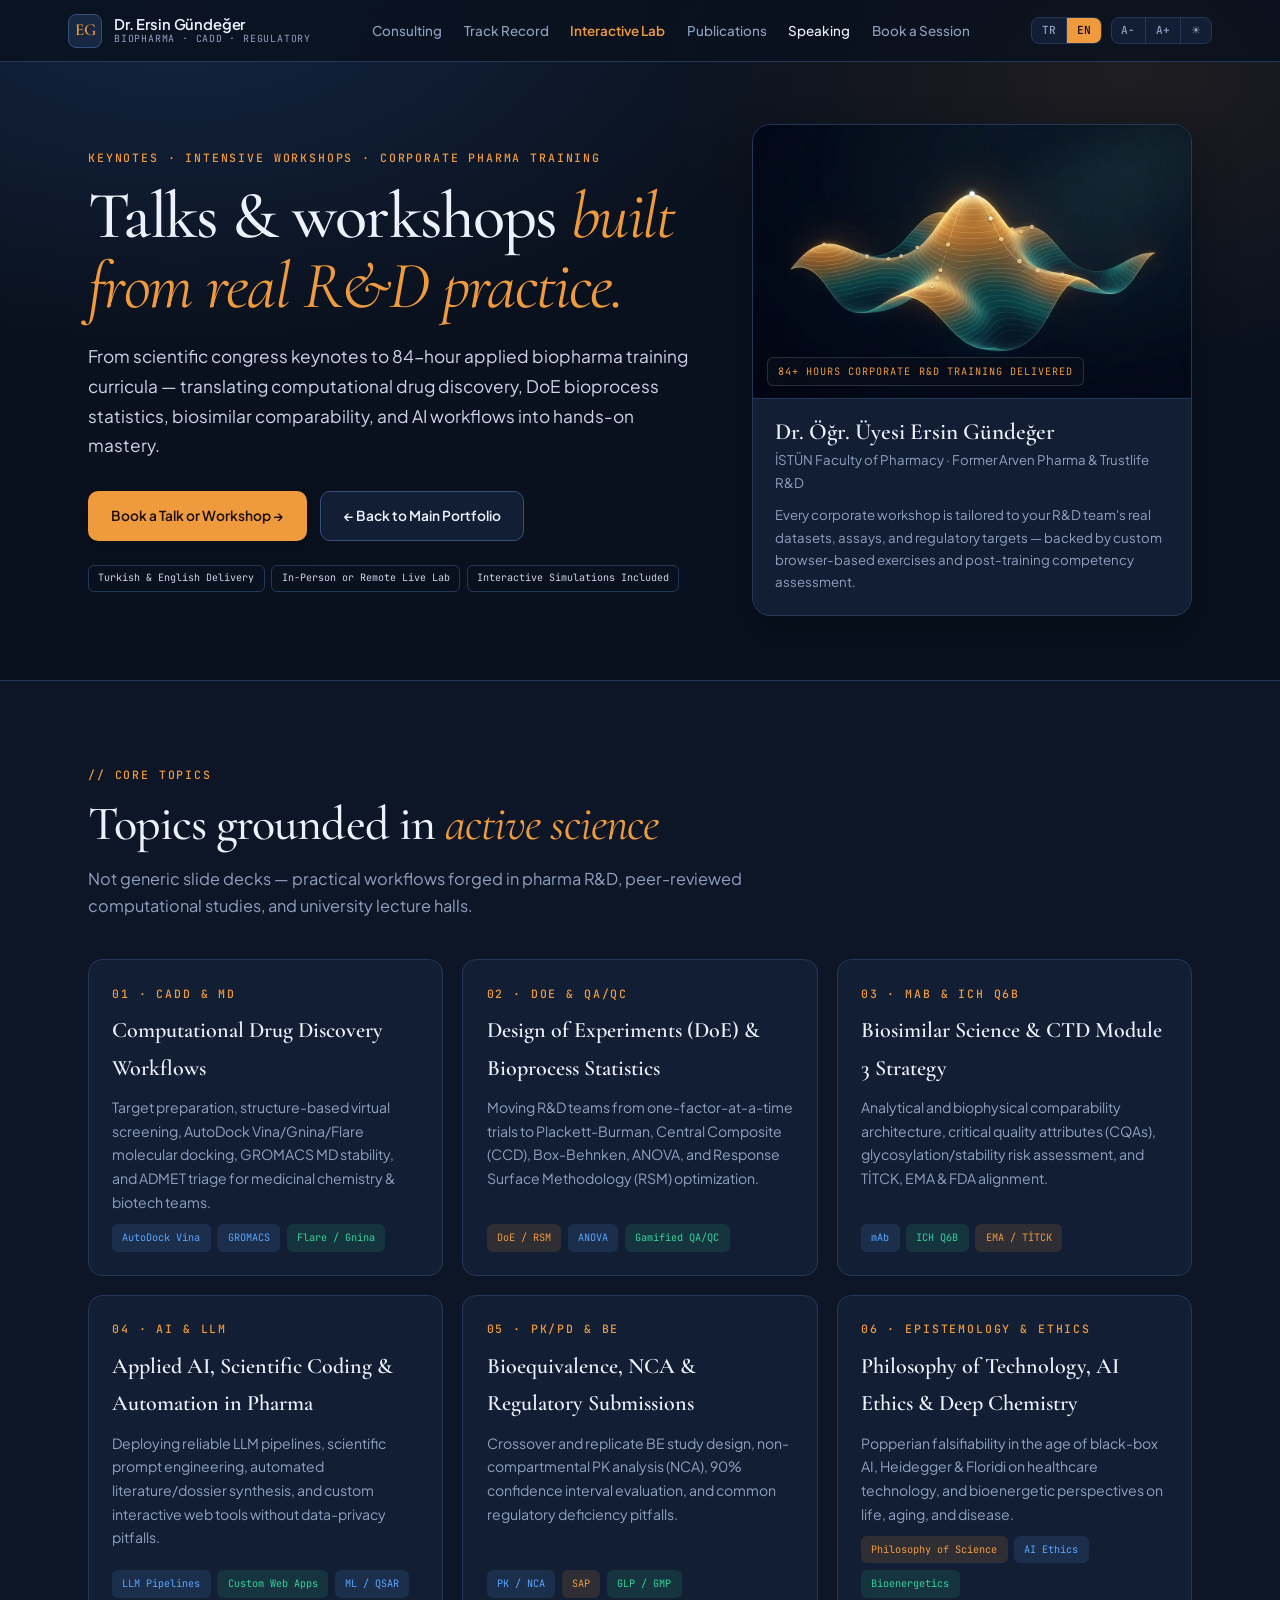
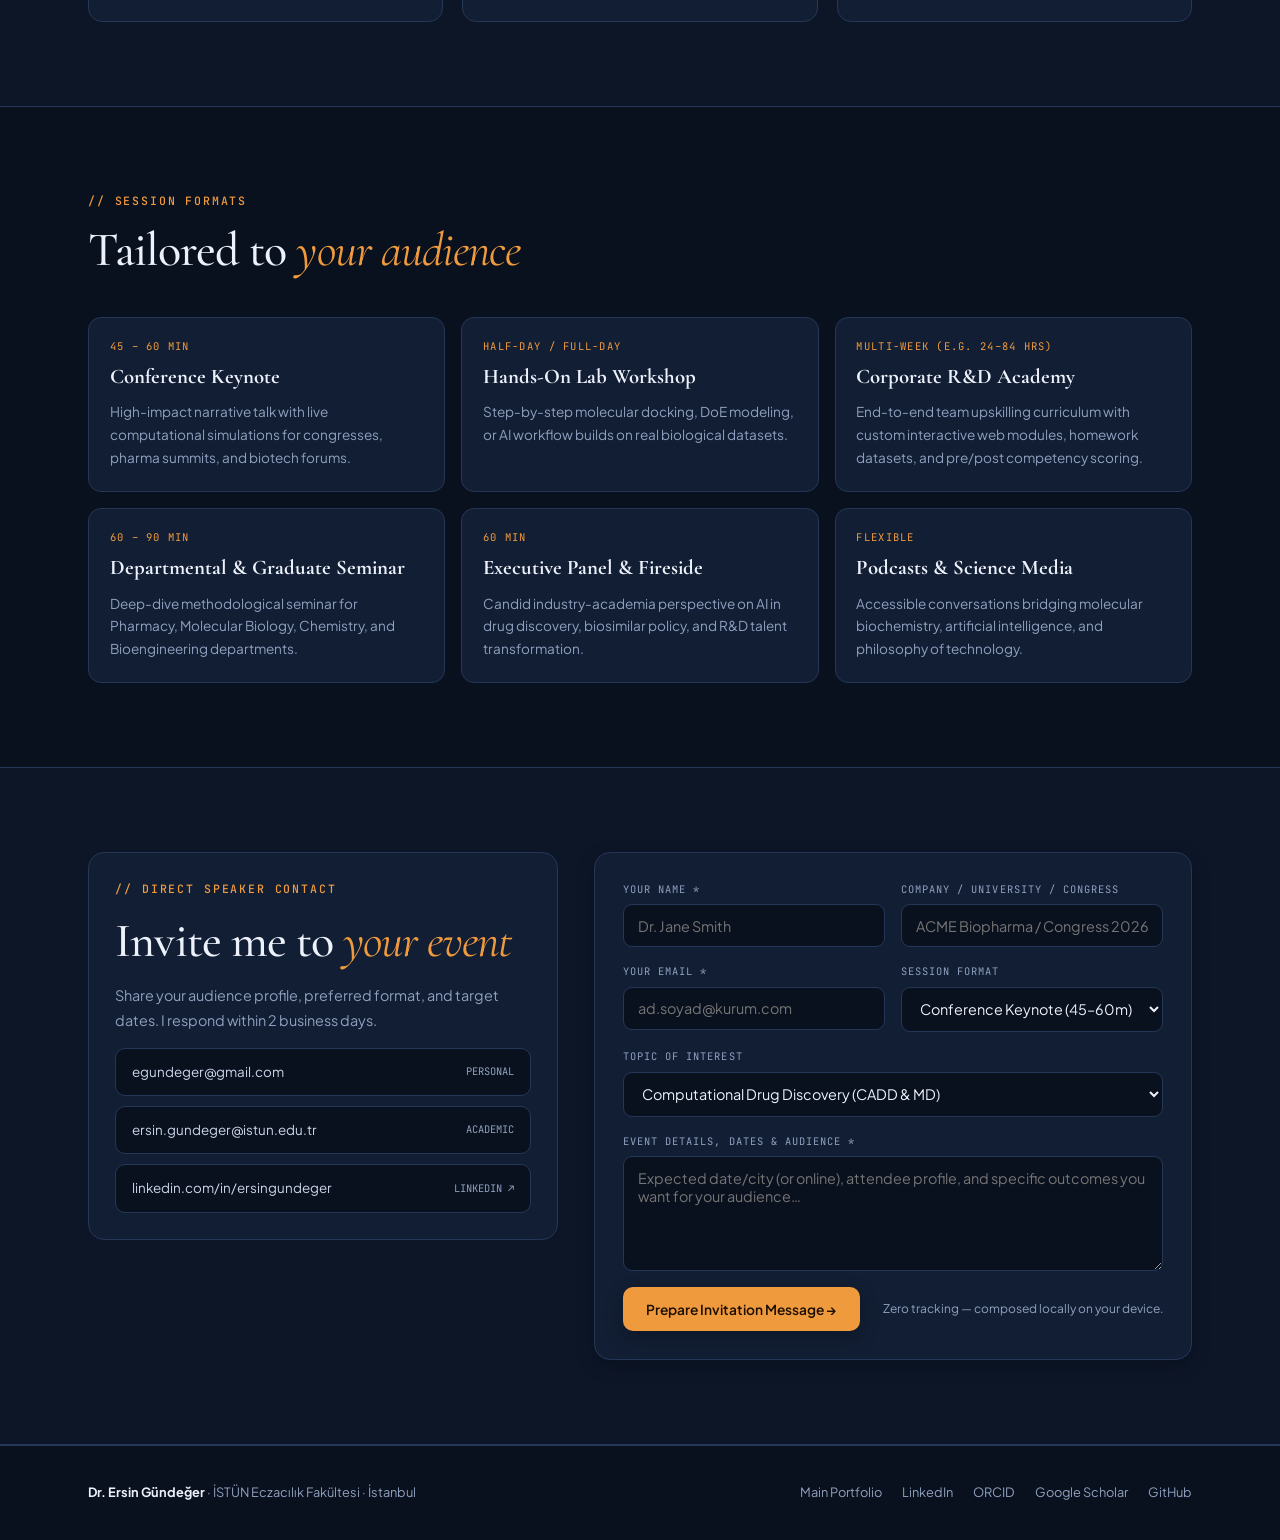
==== commit bc6536ab: "Redesign portfolio: bilingual Biopharma x Interactive Lab v2, live DoE/CADD sandbox, publications & " ====
--- a/speaking.html
+++ b/speaking.html
@@ -1,602 +1,418 @@
 <!DOCTYPE html>
-<html lang="en">
+<html lang="tr" data-theme="dark">
 <head>
-  <meta charset="UTF-8"/>
-  <meta name="viewport" content="width=device-width, initial-scale=1.0"/>
-  <title>Speaking & Workshops — Dr. Ersin Gündeğer</title>
-  <meta name="description" content="Conference keynotes, hands-on workshops, and corporate training in computational drug discovery, DoE/bioprocess statistics, biosimilars, regulatory science, and AI in pharma — Turkish & English. Book a session with Dr. Ersin Gündeğer.">
-  <meta name="author" content="Ersin Gündeğer">
-  <meta name="theme-color" content="#1c1b19">
-  <link rel="canonical" href="https://egundeger.github.io/consulting/speaking.html">
-
-  <!-- Favicons -->
-  <link rel="icon" type="image/svg+xml" href="favicon.svg">
-  <link rel="icon" type="image/png" sizes="32x32" href="favicon-32x32.png">
-  <link rel="icon" type="image/png" sizes="16x16" href="favicon-16x16.png">
-  <link rel="apple-touch-icon" href="apple-touch-icon.png">
-
-  <!-- Open Graph (LinkedIn / Facebook / WhatsApp) -->
-  <meta property="og:type" content="website">
-  <meta property="og:site_name" content="Dr. Ersin Gündeğer">
-  <meta property="og:title" content="Speaking & Workshops — Dr. Ersin Gündeğer">
-  <meta property="og:description" content="Conference keynotes, hands-on workshops, and corporate training in computational biology, regulatory science, and AI in pharma — Turkish & English. Book a session.">
-  <meta property="og:url" content="https://egundeger.github.io/consulting/speaking.html">
-  <meta property="og:image" content="https://egundeger.github.io/consulting/og-image.png">
-  <meta property="og:image:width" content="1200">
-  <meta property="og:image:height" content="630">
-  <meta property="og:image:alt" content="Dr. Ersin Gündeğer — Speaking, Workshops & Corporate Training">
-  <meta property="og:locale" content="tr_TR">
-  <meta property="og:locale:alternate" content="en_US">
-
-  <!-- Twitter / X -->
-  <meta name="twitter:card" content="summary_large_image">
-  <meta name="twitter:title" content="Speaking & Workshops — Dr. Ersin Gündeğer">
-  <meta name="twitter:description" content="Keynotes, workshops, and corporate training in computational biology, regulatory science, and AI in pharma — Turkish & English.">
-  <meta name="twitter:image" content="https://egundeger.github.io/consulting/og-image.png">
-
-  <link rel="preconnect" href="https://fonts.googleapis.com">
-  <link href="https://fonts.googleapis.com/css2?family=Cormorant+Garamond:ital,wght@0,300;0,400;0,600;1,300;1,400&family=JetBrains+Mono:wght@300;400;500&family=Libre+Baskerville:ital@0;1&display=swap" rel="stylesheet">
-  <style>
-    :root,:root[data-theme="light"]{
-      /* LIGHT — warm cream, claude.ai tones */
-      --bg:#f4f2ea;--surface:#fbfaf5;--border:#e4e0d4;
-      --amber:#a6642a;--amber-hover:#8f551f;--amber-dim:#b0763a;
-      --steel:#3d7189;--steel-dim:#aac6d4;
-      --text:#413e38;--muted:#6f6a61;--white:#26231e;
-      --on-accent:#fbfaf5;
-      --amber-rgb:166,100,42;--steel-rgb:61,113,137;
-      --nav-bg:rgba(244,242,234,.85);--canvas-opacity:.35;
-    }
-    :root[data-theme="dark"]{
-      /* DARK — warm charcoal, Claude tones */
-      --bg:#1c1b19;--surface:#242320;--border:#37352f;
-      --amber:#c9953a;--amber-hover:#e0aa4a;--amber-dim:#8a6325;
-      --steel:#5b8fa8;--steel-dim:#2e4f62;
-      --text:#d8d4ce;--muted:#8a867e;--white:#f0ece5;
-      --on-accent:#0a0d12;
-      --amber-rgb:201,149,58;--steel-rgb:91,143,168;
-      --nav-bg:rgba(28,27,25,.85);--canvas-opacity:.16;
-    }
-    *,*::before,*::after{box-sizing:border-box;margin:0;padding:0}
-    html{scroll-behavior:smooth;font-size:16px}
-    body{background:var(--bg);color:var(--text);font-family:'Libre Baskerville',Georgia,serif;font-size:1rem;line-height:1.7;overflow-x:hidden;transition:background-color .4s ease,color .4s ease}
-    #canvas{position:fixed;top:0;left:0;width:100%;height:100%;z-index:0;opacity:var(--canvas-opacity);transition:opacity .4s ease}
-    .wrap{position:relative;z-index:1;max-width:900px;margin:0 auto;padding:0 2rem}
-
-    /* NAV */
-    nav{position:fixed;top:0;left:0;right:0;z-index:100;background:var(--nav-bg);backdrop-filter:blur(12px);border-bottom:1px solid var(--border);padding:1rem 2rem;display:flex;justify-content:space-between;align-items:center;transition:background-color .4s ease,border-color .4s ease}
-    .nav-logo{font-family:'JetBrains Mono',monospace;font-size:.75rem;color:var(--amber);letter-spacing:.15em;text-transform:uppercase;text-decoration:none}
-    .nav-right{display:flex;align-items:center;gap:2rem}
-    nav ul{list-style:none;display:flex;gap:2rem}
-    nav a{font-family:'JetBrains Mono',monospace;font-size:.7rem;letter-spacing:.12em;text-transform:uppercase;color:var(--muted);text-decoration:none;transition:color .3s}
-    nav a:hover,nav a.active{color:var(--amber)}
-    .lang-toggle{font-family:'JetBrains Mono',monospace;font-size:.65rem;letter-spacing:.15em;display:flex;border:1px solid var(--border);border-radius:2px;overflow:hidden}
-    .lang-btn{background:none;border:none;cursor:pointer;padding:.35rem .65rem;color:var(--muted);transition:all .25s}
-    .lang-btn.active{background:var(--amber);color:var(--on-accent);font-weight:500}
-    .lang-btn:not(.active):hover{color:var(--amber)}
-
-    /* UTILITY CONTROLS (theme + font size) */
-    .util-group{display:flex;border:1px solid var(--border);border-radius:2px;overflow:hidden}
-    .util-btn{background:none;border:none;border-left:1px solid var(--border);cursor:pointer;padding:.35rem .6rem;color:var(--muted);font-family:'JetBrains Mono',monospace;font-size:.72rem;line-height:1;transition:all .25s}
-    .util-btn:first-child{border-left:none}
-    .util-btn:hover{color:var(--amber);background:rgba(var(--amber-rgb),.08)}
-    .util-btn.theme-btn{font-size:.85rem}
-
-    /* HERO */
-    #hero{min-height:70vh;display:flex;flex-direction:column;justify-content:center;padding-top:5rem}
-    .hero-label{font-family:'JetBrains Mono',monospace;font-size:.68rem;color:var(--amber);letter-spacing:.25em;text-transform:uppercase;margin-bottom:1.5rem;opacity:0;animation:fadeUp .8s .2s forwards}
-    h1{font-family:'Cormorant Garamond',serif;font-size:clamp(2.5rem,7vw,4.5rem);font-weight:300;color:var(--white);line-height:1.05;opacity:0;animation:fadeUp .9s .4s forwards}
-    h1 em{font-style:italic;color:var(--amber)}
-    .hero-desc{margin-top:1.75rem;max-width:580px;font-size:1.05rem;color:var(--muted);font-style:italic;opacity:0;animation:fadeUp .9s .6s forwards}
-    .hero-badges{margin-top:2rem;display:flex;gap:.75rem;flex-wrap:wrap;opacity:0;animation:fadeUp .9s .8s forwards}
-    .badge{font-family:'JetBrains Mono',monospace;font-size:.62rem;letter-spacing:.1em;text-transform:uppercase;padding:.4rem .9rem;border:1px solid var(--border);color:var(--muted);border-radius:2px}
-
-    /* DIVIDER */
-    .divider{height:1px;background:linear-gradient(90deg,transparent,var(--border),transparent);margin:4rem 0}
-
-    /* SECTION */
-    .sec-label{font-family:'JetBrains Mono',monospace;font-size:.65rem;color:var(--amber);letter-spacing:.3em;text-transform:uppercase;margin-bottom:.75rem}
-    h2{font-family:'Cormorant Garamond',serif;font-size:clamp(1.8rem,4vw,2.8rem);font-weight:300;color:var(--white);line-height:1.1}
-    h2 em{font-style:italic;color:var(--amber)}
-    .sec-desc{margin-top:1rem;max-width:540px;color:var(--muted);font-style:italic}
-
-    /* TOPIC CARDS */
-    .topic-grid{margin-top:2.5rem;display:grid;grid-template-columns:repeat(auto-fill,minmax(260px,1fr));gap:1.25rem}
-    .topic-card{background:var(--surface);border:1px solid var(--border);border-radius:4px;padding:1.5rem;position:relative;overflow:hidden;transition:border-color .3s,transform .3s}
-    .topic-card::before{content:'';position:absolute;top:0;left:0;right:0;height:2px;background:linear-gradient(90deg,var(--amber),var(--steel));opacity:0;transition:opacity .3s}
-    .topic-card:hover{border-color:var(--amber-dim);transform:translateY(-3px)}
-    .topic-card:hover::before{opacity:1}
-    .topic-icon{font-size:1.3rem;margin-bottom:.85rem}
-    .topic-card h3{font-family:'Cormorant Garamond',serif;font-size:1.15rem;font-weight:400;color:var(--white);margin-bottom:.45rem}
-    .topic-card p{font-size:.85rem;color:var(--muted);line-height:1.6}
-    .tags{display:flex;flex-wrap:wrap;gap:.4rem;margin-top:.85rem}
-    .tag{font-family:'JetBrains Mono',monospace;font-size:.58rem;letter-spacing:.08em;padding:.25rem .6rem;border-radius:2px;background:rgba(var(--steel-rgb),.1);border:1px solid var(--steel-dim);color:var(--steel)}
-
-    /* FORMATS */
-    .format-grid{margin-top:2.5rem;display:grid;grid-template-columns:repeat(auto-fill,minmax(200px,1fr));gap:1rem}
-    .format-card{border:1px solid var(--border);padding:1.25rem 1.5rem;border-radius:4px;transition:border-color .3s}
-    .format-card:hover{border-color:var(--steel-dim)}
-    .format-type{font-family:'Cormorant Garamond',serif;font-size:1.1rem;font-weight:400;color:var(--white);margin-bottom:.35rem}
-    .format-dur{font-family:'JetBrains Mono',monospace;font-size:.6rem;color:var(--amber);letter-spacing:.15em;text-transform:uppercase;margin-bottom:.5rem}
-    .format-card p{font-size:.82rem;color:var(--muted);line-height:1.55}
-
-    /* BOOKING FORM */
-    #booking{padding:4rem 0 6rem}
-    .form-grid{margin-top:2.5rem;display:grid;grid-template-columns:1fr 1fr;gap:1.25rem}
-    .form-full{grid-column:1/-1}
-    .form-group{display:flex;flex-direction:column;gap:.45rem}
-    label{font-family:'JetBrains Mono',monospace;font-size:.62rem;letter-spacing:.15em;text-transform:uppercase;color:var(--muted)}
-    input,select,textarea{background:var(--surface);border:1px solid var(--border);color:var(--text);font-family:'Libre Baskerville',serif;font-size:.9rem;padding:.75rem 1rem;border-radius:2px;outline:none;transition:border-color .3s;width:100%}
-    input:focus,select:focus,textarea:focus{border-color:var(--amber-dim)}
-    input::placeholder,textarea::placeholder{color:var(--muted);font-style:italic}
-    select option{background:var(--surface);color:var(--text)}
-    textarea{resize:vertical;min-height:130px;line-height:1.65}
-    .form-note{grid-column:1/-1;font-family:'JetBrains Mono',monospace;font-size:.6rem;color:var(--muted);letter-spacing:.06em;line-height:1.6}
-    .form-submit{grid-column:1/-1;display:flex;align-items:center;gap:1.5rem;flex-wrap:wrap}
-    .btn-submit{font-family:'JetBrains Mono',monospace;font-size:.72rem;letter-spacing:.15em;text-transform:uppercase;padding:.85rem 2rem;background:var(--amber);color:var(--on-accent);font-weight:500;border:none;border-radius:2px;cursor:pointer;transition:all .3s}
-    .btn-submit:hover{background:var(--amber-hover);transform:translateY(-2px)}
-    .submit-note{font-family:'JetBrains Mono',monospace;font-size:.6rem;color:var(--muted);letter-spacing:.06em}
-
-    /* SUCCESS STATE */
-    .form-success{display:none;padding:2rem;border:1px solid var(--amber-dim);border-radius:4px;background:rgba(var(--amber-rgb),.04)}
-    .success-header{margin-bottom:1.5rem}
-    .success-header h3{font-family:'Cormorant Garamond',serif;font-size:1.75rem;font-weight:300;color:var(--white);margin-bottom:.5rem}
-    .success-header p{color:var(--muted);font-size:.9rem;font-style:italic;line-height:1.65}
-    .success-header strong{color:var(--amber);font-style:normal}
-    .message-preview{background:var(--bg);border:1px solid var(--border);border-radius:4px;padding:1.25rem 1.5rem;font-family:'JetBrains Mono',monospace;font-size:.7rem;color:var(--muted);line-height:1.85;white-space:pre-wrap;margin-bottom:1.5rem;max-height:230px;overflow-y:auto}
-    .success-actions{display:flex;gap:1rem;flex-wrap:wrap;align-items:center}
-    .btn-copy{font-family:'JetBrains Mono',monospace;font-size:.72rem;letter-spacing:.15em;text-transform:uppercase;padding:.85rem 2rem;background:transparent;color:var(--amber);border:1px solid var(--amber-dim);border-radius:2px;cursor:pointer;transition:all .3s}
-    .btn-copy:hover{background:rgba(var(--amber-rgb),.1)}
-    .btn-copy.copied{color:#4dd68a;border-color:#4dd68a}
-
-    /* FOOTER */
-    footer{position:relative;z-index:1;border-top:1px solid var(--border);padding:2rem;text-align:center;font-family:'JetBrains Mono',monospace;font-size:.62rem;color:var(--muted);letter-spacing:.1em}
-    footer span{color:var(--amber-dim)}
-    footer a{color:var(--muted);text-decoration:none;transition:color .3s}
-    footer a:hover{color:var(--amber)}
-
-    /* ANIMATIONS */
-    @keyframes fadeUp{from{opacity:0;transform:translateY(24px)}to{opacity:1;transform:translateY(0)}}
-    .reveal{opacity:0;transform:translateY(20px);transition:opacity .7s ease,transform .7s ease}
-    .reveal.visible{opacity:1;transform:translateY(0)}
-
-    @media(max-width:680px){
-      nav ul{display:none}
-      .nav-right{gap:1rem}
-      .form-grid{grid-template-columns:1fr}
-      .form-full{grid-column:1}
-      .form-submit{grid-column:1}
-      .form-note{grid-column:1}
-    }
-  </style>
+  <meta charset="UTF-8" />
+  <meta name="viewport" content="width=device-width, initial-scale=1.0" />
+  <title data-en="Speaking, Workshops & Corporate R&D Training — Dr. Ersin Gündeğer"
+         data-tr="Konuşmalar, Atölyeler ve Kurumsal Ar-Ge Eğitimleri — Dr. Ersin Gündeğer">Konuşmalar, Atölyeler ve Kurumsal Ar-Ge Eğitimleri — Dr. Ersin Gündeğer</title>
+  <meta name="description" content="Conference keynotes, hands-on workshops, and bespoke corporate R&D training in computational drug discovery (CADD), DoE/bioprocess statistics, biosimilars, regulatory science, and AI in pharma — Turkish & English." />
+  <meta name="author" content="Ersin Gündeğer" />
+  <meta name="theme-color" content="#0a111e" />
+  <link rel="canonical" href="https://egundeger.github.io/consulting/speaking.html" />
+
+  <link rel="icon" type="image/svg+xml" href="favicon.svg" />
+  <link rel="icon" type="image/png" sizes="32x32" href="favicon-32x32.png" />
+  <link rel="icon" type="image/png" sizes="16x16" href="favicon-16x16.png" />
+  <link rel="apple-touch-icon" href="apple-touch-icon.png" />
+
+  <meta property="og:type" content="website" />
+  <meta property="og:site_name" content="Dr. Ersin Gündeğer" />
+  <meta property="og:title" content="Speaking, Workshops & R&D Training — Dr. Ersin Gündeğer" />
+  <meta property="og:description" content="Keynotes, hands-on workshops, and corporate pharma/biotech R&D training in CADD, DoE statistics, biosimilars, and AI workflows." />
+  <meta property="og:url" content="https://egundeger.github.io/consulting/speaking.html" />
+  <meta property="og:image" content="https://egundeger.github.io/consulting/og-image.png" />
+  <meta name="twitter:card" content="summary_large_image" />
+  <meta name="twitter:image" content="https://egundeger.github.io/consulting/og-image.png" />
+
+  <link rel="preconnect" href="https://fonts.googleapis.com" />
+  <link rel="preconnect" href="https://fonts.gstatic.com" crossorigin />
+  <link href="https://fonts.googleapis.com/css2?family=Cormorant+Garamond:ital,wght@0,400;0,500;0,600;1,400&family=JetBrains+Mono:wght@400;500;600&family=Plus+Jakarta+Sans:wght@400;500;600;700&display=swap" rel="stylesheet" />
+  <link rel="stylesheet" href="assets/styles.css" />
   <script>
-    /* set theme + font size before paint to avoid flash */
     (function(){try{
-      var t=localStorage.getItem('theme')||'light';
-      document.documentElement.setAttribute('data-theme',t);
-      var f=parseFloat(localStorage.getItem('fontScale'))||1;
-      document.documentElement.style.fontSize=(16*f)+'px';
-    }catch(e){document.documentElement.setAttribute('data-theme','light');}})();
+      var t = localStorage.getItem('theme') || 'dark';
+      document.documentElement.setAttribute('data-theme', t);
+      var f = parseFloat(localStorage.getItem('fontScale')) || 1;
+      document.documentElement.style.fontSize = (16 * f) + 'px';
+    }catch(e){}})();
   </script>
 </head>
 <body>
-<canvas id="canvas"></canvas>
-
-<!-- NAV -->
-<nav>
-  <a href="index.html" class="nav-logo">Dr. E. Gündeğer</a>
-  <div class="nav-right">
-    <ul>
-      <li><a href="index.html#consulting" data-en="Consulting" data-tr="Danışmanlık">Consulting</a></li>
-      <li><a href="index.html#projects"   data-en="Projects"   data-tr="Projeler">Projects</a></li>
-      <li><a href="speaking.html" class="active" data-en="Speaking" data-tr="Konuşmalar">Speaking</a></li>
-      <li><a href="index.html#research"   data-en="Research"   data-tr="Araştırma">Research</a></li>
-      <li><a href="index.html#about"      data-en="About"      data-tr="Hakkımda">About</a></li>
-      <li><a href="index.html#contact"    data-en="Contact"    data-tr="İletişim">Contact</a></li>
+
+<!-- NAVIGATION -->
+<header class="site-nav">
+  <div class="nav-inner">
+    <a href="index.html" data-keep-lang class="brand">
+      <div class="brand-mark">EG</div>
+      <div class="brand-text">
+        <span class="brand-name">Dr. Ersin Gündeğer</span>
+        <span class="brand-role" data-en="Biopharma · CADD · Regulatory" data-tr="Biyofarma · CADD · Regülatuar">Biyofarma · CADD · Regülatuar</span>
+      </div>
+    </a>
+
+    <ul class="nav-links">
+      <li><a href="index.html#consulting" data-keep-lang data-en="Consulting" data-tr="Danışmanlık">Danışmanlık</a></li>
+      <li><a href="index.html#track-record" data-keep-lang data-en="Track Record" data-tr="Referans & Kariyer">Referans & Kariyer</a></li>
+      <li><a href="index.html#lab" data-keep-lang class="nav-lab" data-en="Interactive Lab" data-tr="İnteraktif Lab">İnteraktif Lab</a></li>
+      <li><a href="index.html#research" data-keep-lang data-en="Publications" data-tr="Yayınlar">Yayınlar</a></li>
+      <li><a href="speaking.html" data-keep-lang class="active" data-en="Speaking" data-tr="Konuşmalar">Konuşmalar</a></li>
+      <li><a href="#booking" data-en="Book a Session" data-tr="Davet & Kayıt">Davet & Kayıt</a></li>
     </ul>
-    <div class="lang-toggle">
-      <button class="lang-btn"        id="btn-en" onclick="setLang('en')">EN</button>
-      <button class="lang-btn active" id="btn-tr" onclick="setLang('tr')">TR</button>
-    </div>
-    <div class="util-group">
-      <button class="util-btn" id="font-dec" title="Smaller text" aria-label="Decrease text size">A−</button>
-      <button class="util-btn" id="font-inc" title="Larger text" aria-label="Increase text size">A+</button>
-      <button class="util-btn theme-btn" id="theme-toggle" title="Light / dark" aria-label="Toggle light or dark theme">☾</button>
-    </div>
-  </div>
+
+    <div class="nav-controls">
+      <div class="ctrl-group" role="group" aria-label="Language switch">
+        <button type="button" class="ctrl-btn" id="btn-tr" onclick="setLang('tr')">TR</button>
+        <button type="button" class="ctrl-btn" id="btn-en" onclick="setLang('en')">EN</button>
+      </div>
+      <div class="ctrl-group" role="group" aria-label="Display settings">
+        <button type="button" class="ctrl-btn" id="font-dec" aria-label="Decrease text size">A−</button>
+        <button type="button" class="ctrl-btn" id="font-inc" aria-label="Increase text size">A+</button>
+        <button type="button" class="ctrl-btn" id="theme-toggle" aria-label="Toggle theme">☀</button>
+      </div>
+      <button type="button" class="mobile-toggle" id="mobile-toggle" aria-label="Open menu" aria-expanded="false">☰</button>
+    </div>
+  </div>
+</header>
+
+<nav class="mobile-drawer" id="mobile-drawer" aria-label="Mobile menu">
+  <a href="index.html#consulting" data-keep-lang><span data-en="Consulting Services" data-tr="Danışmanlık Hizmetleri">Danışmanlık Hizmetleri</span><span>→</span></a>
+  <a href="index.html#track-record" data-keep-lang><span data-en="Client Cases & Career" data-tr="Referans Projeler & Kariyer">Referans Projeler & Kariyer</span><span>→</span></a>
+  <a href="index.html#lab" data-keep-lang><span data-en="Interactive Lab & Games" data-tr="İnteraktif Lab & Oyunlar">İnteraktif Lab & Oyunlar</span><span>→</span></a>
+  <a href="index.html#research" data-keep-lang><span data-en="Publications & Courses" data-tr="Yayınlar & Dersler">Yayınlar & Dersler</span><span>→</span></a>
+  <a href="#topics"><span data-en="Speaking Topics" data-tr="Konuşma Konuları">Konuşma Konuları</span><span>↓</span></a>
+  <a href="#booking"><span data-en="Book a Session" data-tr="Konuşmacı / Eğitim Talebi">Konuşmacı / Eğitim Talebi</span><span>↓</span></a>
 </nav>
 
 <!-- HERO -->
-<section id="hero">
+<section class="hero">
   <div class="wrap">
-    <div class="hero-label"
-         data-en="Speaking · Workshops · Corporate Training"
-         data-tr="Konuşmalar · Atölyeler · Kurumsal Eğitim">
-      Speaking · Workshops · Corporate Training
-    </div>
-    <h1>
-      <span data-en="Talks &amp; workshops" data-tr="Konuşmalar ve">Talks &amp; workshops</span><br>
-      <em data-en="that move the science" data-tr="bilimi ilerletenler">that move the science</em>
-    </h1>
-    <p class="hero-desc"
-       data-en="From conference keynotes to intensive R&D team workshops — translating computational biology, regulatory science, and AI into actionable insight for practitioners."
-       data-tr="Konferans açılış konuşmalarından yoğun Ar-Ge ekibi atölyelerine — hesaplamalı biyoloji, regülatuar bilim ve yapay zekâyı uygulayıcılar için eyleme geçirilebilir içgörüye dönüştürmek.">
-      From conference keynotes to intensive R&amp;D team workshops — translating computational biology, regulatory science, and AI into actionable insight for practitioners.
-    </p>
-    <div class="hero-badges">
-      <span class="badge" data-en="Turkish &amp; English" data-tr="Türkçe ve İngilizce">Turkish &amp; English</span>
-      <span class="badge" data-en="In-person &amp; Remote" data-tr="Yüz yüze ve Uzaktan">In-person &amp; Remote</span>
-      <span class="badge" data-en="Istanbul, Turkey" data-tr="İstanbul, Türkiye">Istanbul, Turkey</span>
+    <div class="hero-grid">
+      <div>
+        <div class="eyebrow"
+             data-en="Keynotes · Intensive Workshops · Corporate Pharma Training"
+             data-tr="Konferans Açılışları · Uygulamalı Atölyeler · Kurumsal Ar-Ge Eğitimleri">
+          Konferans Açılışları · Uygulamalı Atölyeler · Kurumsal Ar-Ge Eğitimleri
+        </div>
+        <h1 data-en="Talks &amp; workshops <em>built from real R&amp;D practice.</em>"
+            data-tr="Gerçek Ar-Ge mutfağından doğan <em>konuşma ve atölyeler.</em>">
+          Gerçek Ar-Ge mutfağından doğan <em>konuşma ve atölyeler.</em>
+        </h1>
+        <p class="hero-lead"
+           data-en="From scientific congress keynotes to 84-hour applied biopharma training curricula — translating computational drug discovery, DoE bioprocess statistics, biosimilar comparability, and AI workflows into hands-on mastery."
+           data-tr="Bilimsel kongre açılış konuşmalarından 84 saatlik uygulamalı biyofarma eğitim müfredatlarına — hesaplamalı ilaç keşfi, DoE biyoproses istatistiği, biyobenzer karşılaştırılabilirliği ve yapay zekâ iş akışlarını doğrudan uygulanabilir yetkinliğe dönüştürüyorum.">
+          Bilimsel kongre açılış konuşmalarından 84 saatlik uygulamalı biyofarma eğitim müfredatlarına — hesaplamalı ilaç keşfi, DoE biyoproses istatistiği, biyobenzer karşılaştırılabilirliği ve yapay zekâ iş akışlarını doğrudan uygulanabilir yetkinliğe dönüştürüyorum.
+        </p>
+        <div class="hero-cta">
+          <a href="#booking" class="btn btn-primary" data-en="Book a Talk or Workshop →" data-tr="Konuşma veya Eğitim Planla →">Konuşma veya Eğitim Planla →</a>
+          <a href="index.html" data-keep-lang class="btn btn-secondary" data-en="← Back to Main Portfolio" data-tr="← Ana Portföye Dön">← Ana Portföye Dön</a>
+        </div>
+        <div class="pedigree-pills" style="margin-top:1.5rem">
+          <span class="ped-pill" data-en="Turkish &amp; English Delivery" data-tr="Türkçe ve İngilizce Sunum">Türkçe ve İngilizce Sunum</span>
+          <span class="ped-pill" data-en="In-Person or Remote Live Lab" data-tr="Yüz Yüze veya Canlı Uzaktan Uygulama">Yüz Yüze veya Canlı Uzaktan Uygulama</span>
+          <span class="ped-pill" data-en="Interactive Simulations Included" data-tr="İnteraktif Web Simülasyonları Dahil">İnteraktif Web Simülasyonları Dahil</span>
+        </div>
+      </div>
+
+      <div class="portrait-card">
+        <div class="pillar-img-wrap" style="aspect-ratio:16/10">
+          <img src="assets/bioprocess-doe.webp" alt="Response Surface Methodology and Biopharma Training" />
+          <span class="pillar-kicker" data-en="84+ Hours Corporate R&D Training Delivered" data-tr="84+ Saat Kurumsal Ar-Ge Eğitimi Teslim Edildi">84+ Saat Kurumsal Ar-Ge Eğitimi Teslim Edildi</span>
+        </div>
+        <div class="portrait-meta">
+          <div class="portrait-name">Dr. Öğr. Üyesi Ersin Gündeğer</div>
+          <div class="portrait-affil"
+               data-en="İSTÜN Faculty of Pharmacy · Former Arven Pharma &amp; Trustlife R&amp;D"
+               data-tr="İSTÜN Eczacılık Fakültesi · Eski Arven İlaç &amp; Trustlife Ar-Ge">
+            İSTÜN Eczacılık Fakültesi · Eski Arven İlaç &amp; Trustlife Ar-Ge
+          </div>
+          <p style="font-size:0.83rem;color:var(--muted);margin-top:0.65rem"
+             data-en="Every corporate workshop is tailored to your R&amp;D team's real datasets, assays, and regulatory targets — backed by custom browser-based exercises and post-training competency assessment."
+             data-tr="Her kurumsal atölye, Ar-Ge ekibinizin gerçek veri setlerine, analitik yöntemlerine ve regülatuar hedeflerine göre sıfırdan kurgulanır; tarayıcı tabanlı interaktif simülasyonlar ve eğitim sonu yetkinlik ölçümü içerir.">
+            Her kurumsal atölye, Ar-Ge ekibinizin gerçek veri setlerine, analitik yöntemlerine ve regülatuar hedeflerine göre sıfırdan kurgulanır; tarayıcı tabanlı interaktif simülasyonlar ve eğitim sonu yetkinlik ölçümü içerir.
+          </p>
+        </div>
+      </div>
     </div>
   </div>
 </section>
 
-<!-- TOPICS -->
-<section id="topics"><div class="wrap">
-  <div class="divider"></div>
-  <div class="reveal">
-    <div class="sec-label" data-en="// Speaking Topics" data-tr="// Konuşma Konuları">// Speaking Topics</div>
-    <h2 data-en="What I speak &lt;em&gt;about&lt;/em&gt;" data-tr="Konuştuğum &lt;em&gt;konular&lt;/em&gt;">What I speak <em>about</em></h2>
-    <p class="sec-desc"
-       data-en="Topics built from active research and real industry engagements — not slide decks disconnected from practice."
-       data-tr="Aktif araştırma ve gerçek endüstri çalışmalarından oluşturulan konular — pratikten kopuk sunum setleri değil.">
-      Topics built from active research and real industry engagements — not slide decks disconnected from practice.
-    </p>
-  </div>
-  <div class="topic-grid">
-
-    <div class="topic-card reveal">
-      <div class="topic-icon">⬡</div>
-      <h3 data-en="Computational Drug Discovery" data-tr="Hesaplamalı İlaç Keşfi">Computational Drug Discovery</h3>
-      <p data-en="Molecular docking, MD simulations, virtual screening, and ADMET prediction — practical workflows for pharma R&D teams."
-         data-tr="Moleküler docking, MD simülasyonları, sanal tarama ve ADMET tahmini — farma Ar-Ge ekipleri için pratik iş akışları.">
-        Molecular docking, MD simulations, virtual screening, and ADMET prediction — practical workflows for pharma R&amp;D teams.
-      </p>
-      <div class="tags"><span class="tag">CADD</span><span class="tag">GROMACS</span><span class="tag">AutoDock</span></div>
-    </div>
-
-    <div class="topic-card reveal">
-      <div class="topic-icon">◉</div>
-      <h3 data-en="AI &amp; ML in Pharma R&amp;D" data-tr="Farmada Yapay Zekâ ve ML">AI &amp; ML in Pharma R&amp;D</h3>
-      <p data-en="Practical AI integration for life science teams: LLM-assisted workflows, ML-based prediction, and prompt engineering for scientific contexts."
-         data-tr="Yaşam bilimleri ekipleri için pratik yapay zekâ entegrasyonu: LLM destekli iş akışları, ML tabanlı tahmin ve bilimsel bağlamlar için prompt mühendisliği.">
-        Practical AI integration for life science teams: LLM-assisted workflows, ML-based prediction, and prompt engineering for scientific contexts.
-      </p>
-      <div class="tags"><span class="tag">LLM</span><span class="tag">ML</span><span class="tag">Automation</span></div>
-    </div>
-
-    <div class="topic-card reveal">
-      <div class="topic-icon">∿</div>
-      <h3 data-en="Design of Experiments &amp; Bioprocess Statistics" data-tr="Deney Tasarımı ve Biyoproses İstatistiği">Design of Experiments &amp; Bioprocess Statistics</h3>
-      <p data-en="Making DoE practical: from design selection to response surface analysis. Applied statistics for upstream and downstream R&D."
-         data-tr="DoE'yi pratik hale getirmek: tasarım seçiminden yanıt yüzey analizine. Upstream ve downstream Ar-Ge için uygulamalı istatistik.">
-        Making DoE practical: from design selection to response surface analysis. Applied statistics for upstream and downstream R&amp;D.
-      </p>
-      <div class="tags"><span class="tag">DoE</span><span class="tag">RSM</span><span class="tag">ANOVA</span></div>
-    </div>
-
-    <div class="topic-card reveal">
-      <div class="topic-icon">◈</div>
-      <h3 data-en="Biosimilar Science &amp; Regulatory Strategy" data-tr="Biyobenzer Bilimi ve Regülatuar Strateji">Biosimilar Science &amp; Regulatory Strategy</h3>
-      <p data-en="Comparability framework, physicochemical characterization, and regulatory pathways for mAb and complex biologics development."
-         data-tr="mAb ve kompleks biyolojik ilaç geliştirme için karşılaştırılabilirlik çerçevesi, fizikokimyasal karakterizasyon ve regülatuar yollar.">
-        Comparability framework, physicochemical characterization, and regulatory pathways for mAb and complex biologics development.
-      </p>
-      <div class="tags"><span class="tag">mAb</span><span class="tag">ICH Q6B</span><span class="tag">EMA/TİTCK</span></div>
-    </div>
-
-    <div class="topic-card reveal">
-      <div class="topic-icon">⚛</div>
-      <h3 data-en="Molecular Modeling Fundamentals" data-tr="Moleküler Modelleme Temelleri">Molecular Modeling Fundamentals</h3>
-      <p data-en="From structure preparation to free energy estimation — hands-on introduction to molecular modeling for scientists without a computational background."
-         data-tr="Yapı hazırlığından serbest enerji tahminine — hesaplamalı alt yapısı olmayan bilim insanları için uygulamalı moleküler modellemeye giriş.">
-        From structure preparation to free energy estimation — hands-on introduction to molecular modeling for scientists without a computational background.
-      </p>
-      <div class="tags"><span class="tag">PyMOL</span><span class="tag">Flare</span><span class="tag">Beginner-friendly</span></div>
-    </div>
-
-    <div class="topic-card reveal">
-      <div class="topic-icon">⌬</div>
-      <h3 data-en="Bioequivalence &amp; Drug Regulation" data-tr="Biyoeşdeğerlik ve İlaç Regülasyonu">Bioequivalence &amp; Drug Regulation</h3>
-      <p data-en="BE study design, PK analysis, and navigating TİTCK, EMA, and FDA expectations for generic and biosimilar approvals."
-         data-tr="BE çalışma tasarımı, FK analizi ve jenerik ve biyobenzer onayları için TİTCK, EMA ve FDA beklentilerinde yön bulmak.">
-        BE study design, PK analysis, and navigating TİTCK, EMA, and FDA expectations for generic and biosimilar approvals.
-      </p>
-      <div class="tags"><span class="tag">PK/PD</span><span class="tag">NCA</span><span class="tag">Regulatory</span></div>
-    </div>
-
-  </div>
-</div></section>
+<!-- SPEAKING TOPICS -->
+<section id="topics" class="sec-alt">
+  <div class="wrap">
+    <div class="sec-head reveal">
+      <div class="sec-head-copy">
+        <div class="eyebrow" data-en="// Core Topics" data-tr="// Konuşma ve Eğitim Başlıkları">// Konuşma ve Eğitim Başlıkları</div>
+        <h2 data-en="Topics grounded in <em>active science</em>" data-tr="Aktif araştırmaya dayalı <em>uzmanlık konuları</em>">Aktif araştırmaya dayalı <em>uzmanlık konuları</em></h2>
+        <p class="sec-desc"
+           data-en="Not generic slide decks — practical workflows forged in pharma R&amp;D, peer-reviewed computational studies, and university lecture halls."
+           data-tr="Pratikten kopuk jenerik slaytlar değil; ilaç sanayi Ar-Ge projeleri, hakemli hesaplamalı çalışmalar ve üniversite amfilerinde yoğrulmuş iş akışları.">
+          Pratikten kopuk jenerik slaytlar değil; ilaç sanayi Ar-Ge projeleri, hakemli hesaplamalı çalışmalar ve üniversite amfilerinde yoğrulmuş iş akışları.
+        </p>
+      </div>
+    </div>
+
+    <div class="topic-grid">
+      <article class="topic-card reveal">
+        <span class="eyebrow" style="margin:0">01 · CADD &amp; MD</span>
+        <h3 data-en="Computational Drug Discovery Workflows" data-tr="Hesaplamalı İlaç Keşfi İş Akışları">Hesaplamalı İlaç Keşfi İş Akışları</h3>
+        <p data-en="Target preparation, structure-based virtual screening, AutoDock Vina/Gnina/Flare molecular docking, GROMACS MD stability, and ADMET triage for medicinal chemistry &amp; biotech teams."
+           data-tr="Hedef hazırlığı, yapı tabanlı sanal tarama, AutoDock Vina/Gnina/Flare moleküler docking, GROMACS MD stabilite analizi ve ilaç Ar-Ge ekipleri için ADMET filtreleme.">
+          Hedef hazırlığı, yapı tabanlı sanal tarama, AutoDock Vina/Gnina/Flare moleküler docking, GROMACS MD stabilite analizi ve ilaç Ar-Ge ekipleri için ADMET filtreleme.
+        </p>
+        <div class="tags">
+          <span class="tag">AutoDock Vina</span>
+          <span class="tag">GROMACS</span>
+          <span class="tag teal">Flare / Gnina</span>
+        </div>
+      </article>
+
+      <article class="topic-card reveal">
+        <span class="eyebrow" style="margin:0">02 · DoE &amp; QA/QC</span>
+        <h3 data-en="Design of Experiments (DoE) &amp; Bioprocess Statistics" data-tr="Deney Tasarımı (DoE) ve Biyoproses İstatistiği">Deney Tasarımı (DoE) ve Biyoproses İstatistiği</h3>
+        <p data-en="Moving R&amp;D teams from one-factor-at-a-time trials to Plackett-Burman, Central Composite (CCD), Box-Behnken, ANOVA, and Response Surface Methodology (RSM) optimization."
+           data-tr="Ar-Ge ekiplerini tek-değişkenli deneme yanılmadan Plackett-Burman, Merkezi Kompozit (CCD), Box-Behnken, ANOVA ve Yanıt Yüzey Metodolojisi (RSM) optimizasyonuna taşımak.">
+          Ar-Ge ekiplerini tek-değişkenli deneme yanılmadan Plackett-Burman, Merkezi Kompozit (CCD), Box-Behnken, ANOVA ve Yanıt Yüzey Metodolojisi (RSM) optimizasyonuna taşımak.
+        </p>
+        <div class="tags">
+          <span class="tag amber">DoE / RSM</span>
+          <span class="tag">ANOVA</span>
+          <span class="tag teal" data-en="Gamified QA/QC" data-tr="Oyunlaştırılmış QA/QC">Oyunlaştırılmış QA/QC</span>
+        </div>
+      </article>
+
+      <article class="topic-card reveal">
+        <span class="eyebrow" style="margin:0">03 · mAb &amp; ICH Q6B</span>
+        <h3 data-en="Biosimilar Science &amp; CTD Module 3 Strategy" data-tr="Biyobenzer Bilimi ve CTD Modül 3 Stratejisi">Biyobenzer Bilimi ve CTD Modül 3 Stratejisi</h3>
+        <p data-en="Analytical and biophysical comparability architecture, critical quality attributes (CQAs), glycosylation/stability risk assessment, and TİTCK, EMA &amp; FDA alignment."
+           data-tr="Analitik ve biyofiziksel karşılaştırılabilirlik mimarisi, kritik kalite nitelikleri (CQA), glikozilasyon/stabilite risk değerlendirmesi ve TİTCK, EMA ve FDA uyumu.">
+          Analitik ve biyofiziksel karşılaştırılabilirlik mimarisi, kritik kalite nitelikleri (CQA), glikozilasyon/stabilite risk değerlendirmesi ve TİTCK, EMA ve FDA uyumu.
+        </p>
+        <div class="tags">
+          <span class="tag">mAb</span>
+          <span class="tag teal">ICH Q6B</span>
+          <span class="tag amber">EMA / TİTCK</span>
+        </div>
+      </article>
+
+      <article class="topic-card reveal">
+        <span class="eyebrow" style="margin:0">04 · AI &amp; LLM</span>
+        <h3 data-en="Applied AI, Scientific Coding &amp; Automation in Pharma" data-tr="Farmada Uygulamalı Yapay Zekâ ve Ar-Ge Otomasyonu">Farmada Uygulamalı Yapay Zekâ ve Ar-Ge Otomasyonu</h3>
+        <p data-en="Deploying reliable LLM pipelines, scientific prompt engineering, automated literature/dossier synthesis, and custom interactive web tools without data-privacy pitfalls."
+           data-tr="Veri güvenliğinden ödün vermeden güvenilir LLM iş akışları, bilimsel prompt mühendisliği, literatür/dosya sentezi ve özel interaktif Ar-Ge web araçları kurgulamak.">
+          Veri güvenliğinden ödün vermeden güvenilir LLM iş akışları, bilimsel prompt mühendisliği, literatür/dosya sentezi ve özel interaktif Ar-Ge web araçları kurgulamak.
+        </p>
+        <div class="tags">
+          <span class="tag">LLM Pipelines</span>
+          <span class="tag teal" data-en="Custom Web Apps" data-tr="Özel Web Araçları">Özel Web Araçları</span>
+          <span class="tag">ML / QSAR</span>
+        </div>
+      </article>
+
+      <article class="topic-card reveal">
+        <span class="eyebrow" style="margin:0">05 · PK/PD &amp; BE</span>
+        <h3 data-en="Bioequivalence, NCA &amp; Regulatory Submissions" data-tr="Biyoeşdeğerlik, NCA ve Regülatuar İstatistik">Biyoeşdeğerlik, NCA ve Regülatuar İstatistik</h3>
+        <p data-en="Crossover and replicate BE study design, non-compartmental PK analysis (NCA), 90% confidence interval evaluation, and common regulatory deficiency pitfalls."
+           data-tr="Çapraz ve tekrarlı BE çalışma tasarımı, non-kompartmental FK analizi (NCA), %90 güven aralığı değerlendirmesi ve regülatuar başvurularda sık yapılan hatalar.">
+          Çapraz ve tekrarlı BE çalışma tasarımı, non-kompartmental FK analizi (NCA), %90 güven aralığı değerlendirmesi ve regülatuar başvurularda sık yapılan hatalar.
+        </p>
+        <div class="tags">
+          <span class="tag">PK / NCA</span>
+          <span class="tag amber">SAP</span>
+          <span class="tag teal">GLP / GMP</span>
+        </div>
+      </article>
+
+      <article class="topic-card reveal">
+        <span class="eyebrow" style="margin:0">06 · Epistemology &amp; Ethics</span>
+        <h3 data-en="Philosophy of Technology, AI Ethics &amp; Deep Chemistry" data-tr="Teknoloji Felsefesi, Yapay Zekâ Etiği ve Derin Kimya">Teknoloji Felsefesi, Yapay Zekâ Etiği ve Derin Kimya</h3>
+        <p data-en="Popperian falsifiability in the age of black-box AI, Heidegger &amp; Floridi on healthcare technology, and bioenergetic perspectives on life, aging, and disease."
+           data-tr="Kara-kutu yapay zekâ çağında Popper'cı yanlışlanabilirlik, sağlık teknolojilerinde Heidegger ve Floridi perspektifi; yaşam, yaşlanma ve metabolizmanın derin kimyası.">
+          Kara-kutu yapay zekâ çağında Popper'cı yanlışlanabilirlik, sağlık teknolojilerinde Heidegger ve Floridi perspektifi; yaşam, yaşlanma ve metabolizmanın derin kimyası.
+        </p>
+        <div class="tags">
+          <span class="tag amber" data-en="Philosophy of Science" data-tr="Bilim Felsefesi">Bilim Felsefesi</span>
+          <span class="tag">AI Ethics</span>
+          <span class="tag teal">Bioenergetics</span>
+        </div>
+      </article>
+    </div>
+  </div>
+</section>
 
 <!-- FORMATS -->
-<section id="formats"><div class="wrap">
-  <div class="divider"></div>
-  <div class="reveal">
-    <div class="sec-label" data-en="// Formats" data-tr="// Formatlar">// Formats</div>
-    <h2 data-en="How we can &lt;em&gt;work together&lt;/em&gt;" data-tr="Nasıl &lt;em&gt;birlikte çalışabiliriz&lt;/em&gt;">How we can <em>work together</em></h2>
-  </div>
-  <div class="format-grid">
-    <div class="format-card reveal">
-      <div class="format-dur" data-en="45 – 60 min" data-tr="45 – 60 dk">45 – 60 min</div>
-      <div class="format-type" data-en="Conference Keynote" data-tr="Konferans Açılış">Conference Keynote</div>
-      <p data-en="Narrative-driven talk for scientific or industry audiences. Includes live demos where relevant." data-tr="Bilimsel veya endüstri kitleleri için anlatı odaklı konuşma. Uygun durumlarda canlı demo içerir.">Narrative-driven talk for scientific or industry audiences. Includes live demos where relevant.</p>
-    </div>
-    <div class="format-card reveal">
-      <div class="format-dur" data-en="Half-day / Full-day" data-tr="Yarım gün / Tam gün">Half-day / Full-day</div>
-      <div class="format-type" data-en="Hands-on Workshop" data-tr="Uygulamalı Atölye">Hands-on Workshop</div>
-      <p data-en="Practical sessions with exercises, real datasets, and tool walkthroughs for small to medium groups." data-tr="Küçük ve orta gruplar için egzersizler, gerçek veri setleri ve araç eğitimleri içeren pratik oturumlar.">Practical sessions with exercises, real datasets, and tool walkthroughs for small to medium groups.</p>
-    </div>
-    <div class="format-card reveal">
-      <div class="format-dur" data-en="Multi-day / Multi-week" data-tr="Çok günlü / Çok haftalık">Multi-day / Multi-week</div>
-      <div class="format-type" data-en="Corporate Training" data-tr="Kurumsal Eğitim">Corporate Training</div>
-      <p data-en="Bespoke curriculum designed around your team's workflows, tools, and data. Assessment included." data-tr="Ekibinizin iş akışları, araçları ve verisine göre tasarlanmış özel müfredat. Değerlendirme dahil.">Bespoke curriculum designed around your team's workflows, tools, and data. Assessment included.</p>
-    </div>
-    <div class="format-card reveal">
-      <div class="format-dur" data-en="60 – 120 min" data-tr="60 – 120 dk">60 – 120 min</div>
-      <div class="format-type" data-en="Academic Seminar" data-tr="Akademik Seminer">Academic Seminar</div>
-      <p data-en="Research-focused seminars for university departments, graduate programs, or scientific societies." data-tr="Üniversite bölümleri, lisansüstü programlar veya bilimsel dernekler için araştırma odaklı seminerler.">Research-focused seminars for university departments, graduate programs, or scientific societies.</p>
-    </div>
-    <div class="format-card reveal">
-      <div class="format-dur" data-en="60 min" data-tr="60 dk">60 min</div>
-      <div class="format-type" data-en="Panel &amp; Discussion" data-tr="Panel ve Tartışma">Panel &amp; Discussion</div>
-      <p data-en="Moderated panels on AI in pharma, drug regulation, biosimilar policy, or computational science futures." data-tr="Farmada yapay zekâ, ilaç regülasyonu, biyobenzer politikası veya hesaplamalı bilim geleceği üzerine moderasyonlu paneller.">Moderated panels on AI in pharma, drug regulation, biosimilar policy, or computational science futures.</p>
-    </div>
-    <div class="format-card reveal">
-      <div class="format-dur" data-en="Custom" data-tr="Özel">Custom</div>
-      <div class="format-type" data-en="Podcast / Media" data-tr="Podcast / Medya">Podcast / Media</div>
-      <p data-en="Available for podcast interviews and expert commentary on computational biology, AI in drug discovery, and pharma regulation." data-tr="Hesaplamalı biyoloji, ilaç keşfinde yapay zekâ ve farma regülasyonu üzerine podcast röportajları ve uzman yorumu için müsait.">Available for podcast interviews and expert commentary on computational biology, AI in drug discovery, and pharma regulation.</p>
-    </div>
-  </div>
-</div></section>
-
-<!-- BOOKING FORM -->
-<section id="booking"><div class="wrap">
-  <div class="divider"></div>
-  <div class="reveal">
-    <div class="sec-label" data-en="// Book a Session" data-tr="// Oturum Rezerve Et">// Book a Session</div>
-    <h2 data-en="Tell me about &lt;em&gt;your event&lt;/em&gt;" data-tr="Etkinliğinizi &lt;em&gt;anlatın&lt;/em&gt;">Tell me about <em>your event</em></h2>
-    <p class="sec-desc"
-       data-en="Fill in the details below and I'll get back to you within 2 business days."
-       data-tr="Aşağıdaki bilgileri doldurun, 2 iş günü içinde size geri döneceğim.">
-      Fill in the details below and I'll get back to you within 2 business days.
-    </p>
-  </div>
-
-  <div id="form-success" class="form-success">
-    <div class="success-header">
-      <h3 data-en="Inquiry composed." data-tr="Başvuru hazırlandı.">Inquiry composed.</h3>
-      <p data-en="Your message is ready. Click &lt;strong&gt;Open in Gmail&lt;/strong&gt; to send it directly, or &lt;strong&gt;Copy text&lt;/strong&gt; and paste into any email client — reply-to is set to your address."
-         data-tr="Mesajınız hazır. Doğrudan göndermek için &lt;strong&gt;Gmail'de Aç&lt;/strong&gt;'a tıklayın veya &lt;strong&gt;Metni kopyala&lt;/strong&gt; ile herhangi bir e-posta istemcisine yapıştırın — yanıt adresi sizin adresinize ayarlı.">
-        Your message is ready. Click <strong>Open in Gmail</strong> to send it directly, or <strong>Copy text</strong> and paste into any email client — reply-to is set to your address.
-      </p>
-    </div>
-    <pre class="message-preview" id="message-preview"></pre>
-    <div class="success-actions">
-      <a id="gmail-btn" href="#" target="_blank" rel="noopener" class="btn-submit"
-         data-en="Open in Gmail →" data-tr="Gmail'de Aç →">Open in Gmail →</a>
-      <button id="copy-btn" class="btn-copy"
-              data-en="Copy text" data-tr="Metni kopyala">Copy text</button>
-      <span class="submit-note"
-            data-en="To: egundeger@gmail.com" data-tr="Alıcı: egundeger@gmail.com">To: egundeger@gmail.com</span>
-    </div>
-  </div>
-
-  <form id="speaking-form" class="form-grid reveal" novalidate>
-    <div class="form-group">
-      <label for="f-name" data-en="Your Name *" data-tr="Adınız *">Your Name *</label>
-      <input id="f-name" type="text" required
-             data-placeholder-en="Dr. Jane Smith"
-             data-placeholder-tr="Dr. Ayşe Yılmaz"
-             placeholder="Dr. Jane Smith"/>
-    </div>
-    <div class="form-group">
-      <label for="f-org" data-en="Organization / Event" data-tr="Kuruluş / Etkinlik">Organization / Event</label>
-      <input id="f-org" type="text"
-             data-placeholder-en="ACME Pharma / SciConf 2026"
-             data-placeholder-tr="ACME Pharma / BilimKonf 2026"
-             placeholder="ACME Pharma / SciConf 2026"/>
-    </div>
-    <div class="form-group">
-      <label for="f-email" data-en="Your Email *" data-tr="E-postanız *">Your Email *</label>
-      <input id="f-email" type="email" required
-             placeholder="your@email.com"/>
-    </div>
-    <div class="form-group">
-      <label for="f-type" data-en="Format" data-tr="Format">Format</label>
-      <select id="f-type">
-        <option value="" data-en="Select a format…" data-tr="Format seçin…">Select a format…</option>
-        <option value="Conference Keynote" data-en="Conference Keynote" data-tr="Konferans Açılış">Conference Keynote</option>
-        <option value="Hands-on Workshop" data-en="Hands-on Workshop" data-tr="Uygulamalı Atölye">Hands-on Workshop</option>
-        <option value="Corporate Training" data-en="Corporate Training" data-tr="Kurumsal Eğitim">Corporate Training</option>
-        <option value="Academic Seminar" data-en="Academic Seminar" data-tr="Akademik Seminer">Academic Seminar</option>
-        <option value="Panel / Discussion" data-en="Panel / Discussion" data-tr="Panel / Tartışma">Panel / Discussion</option>
-        <option value="Podcast / Media" data-en="Podcast / Media" data-tr="Podcast / Medya">Podcast / Media</option>
-        <option value="Other" data-en="Other / Not sure" data-tr="Diğer / Emin değilim">Other / Not sure</option>
-      </select>
-    </div>
-    <div class="form-group">
-      <label for="f-topic" data-en="Topic of Interest" data-tr="İlgilenilen Konu">Topic of Interest</label>
-      <select id="f-topic">
-        <option value="" data-en="Select a topic…" data-tr="Konu seçin…">Select a topic…</option>
-        <option value="Computational Drug Discovery" data-en="Computational Drug Discovery" data-tr="Hesaplamalı İlaç Keşfi">Computational Drug Discovery</option>
-        <option value="AI &amp; ML in Pharma" data-en="AI &amp; ML in Pharma R&amp;D" data-tr="Farmada Yapay Zekâ ve ML">AI &amp; ML in Pharma R&amp;D</option>
-        <option value="Design of Experiments &amp; Bioprocess Statistics" data-en="DoE &amp; Bioprocess Statistics" data-tr="DoE ve Biyoproses İstatistiği">DoE &amp; Bioprocess Statistics</option>
-        <option value="Biosimilar Science &amp; Regulatory Strategy" data-en="Biosimilar &amp; Regulatory Strategy" data-tr="Biyobenzer ve Regülatuar Strateji">Biosimilar &amp; Regulatory Strategy</option>
-        <option value="Molecular Modeling Fundamentals" data-en="Molecular Modeling Fundamentals" data-tr="Moleküler Modelleme Temelleri">Molecular Modeling Fundamentals</option>
-        <option value="Bioequivalence &amp; Drug Regulation" data-en="Bioequivalence &amp; Drug Regulation" data-tr="Biyoeşdeğerlik ve İlaç Regülasyonu">Bioequivalence &amp; Drug Regulation</option>
-        <option value="Custom topic" data-en="Custom / Other topic" data-tr="Özel / Başka konu">Custom / Other topic</option>
-      </select>
-    </div>
-    <div class="form-group">
-      <label for="f-date" data-en="Event Date / Timeframe" data-tr="Etkinlik Tarihi / Zaman Aralığı">Event Date / Timeframe</label>
-      <input id="f-date" type="text"
-             data-placeholder-en="e.g. October 2026 / Q4 2026"
-             data-placeholder-tr="örn. Ekim 2026 / 2026 Q4"
-             placeholder="e.g. October 2026 / Q4 2026"/>
-    </div>
-    <div class="form-group form-full">
-      <label for="f-message" data-en="Tell me more about the event *" data-tr="Etkinlik hakkında daha fazlasını anlatın *">Tell me more about the event *</label>
-      <textarea id="f-message" required
-                data-placeholder-en="Audience profile, expected number of attendees, any specific goals or constraints…"
-                data-placeholder-tr="Hedef kitle profili, beklenen katılımcı sayısı, özel hedefler veya kısıtlamalar…"
-                placeholder="Audience profile, expected number of attendees, any specific goals or constraints…"></textarea>
-    </div>
-    <p class="form-note" data-en="* Your data never leaves your device. After submitting, you'll get a composed message to send via Gmail or copy." data-tr="* Verileriniz cihazınızı terk etmez. Gönderdikten sonra Gmail üzerinden iletebileceğiniz veya kopyalayabileceğiniz hazır bir mesaj alırsınız.">* Your data never leaves your device. After submitting, you'll get a composed message to send via Gmail or copy.</p>
-    <div class="form-submit">
-      <button type="submit" class="btn-submit" data-en="Send inquiry →" data-tr="Başvuruyu gönder →">Send inquiry →</button>
-      <span class="submit-note" data-en="Or email directly: egundeger@gmail.com" data-tr="Ya da doğrudan yazın: egundeger@gmail.com">Or email directly: <a href="mailto:egundeger@gmail.com" style="color:var(--amber);text-decoration:none">egundeger@gmail.com</a></span>
-    </div>
-  </form>
-
-</div></section>
-
-<footer>
-  <span>Dr. Ersin Gündeğer</span> · <a href="index.html">egundeger.github.io/consulting</a> · Istanbul, Turkey
+<section id="formats">
+  <div class="wrap">
+    <div class="sec-head reveal">
+      <div class="sec-head-copy">
+        <div class="eyebrow" data-en="// Session Formats" data-tr="// Etkinlik Formatları">// Etkinlik Formatları</div>
+        <h2 data-en="Tailored to <em>your audience</em>" data-tr="Hedef kitlenize göre <em>esnek formatlar</em>">Hedef kitlenize göre <em>esnek formatlar</em></h2>
+      </div>
+    </div>
+
+    <div class="format-grid">
+      <div class="format-card reveal">
+        <div class="format-dur" data-en="45 – 60 min" data-tr="45 – 60 dk">45 – 60 dk</div>
+        <h3 data-en="Conference Keynote" data-tr="Kongre &amp; Konferans Açılış">Kongre &amp; Konferans Açılış</h3>
+        <p data-en="High-impact narrative talk with live computational simulations for congresses, pharma summits, and biotech forums."
+           data-tr="Bilimsel kongreler, ilaç zirveleri ve biyoteknoloji buluşmaları için canlı simülasyon destekli açılış konuşması.">
+          Bilimsel kongreler, ilaç zirveleri ve biyoteknoloji buluşmaları için canlı simülasyon destekli açılış konuşması.
+        </p>
+      </div>
+      <div class="format-card reveal">
+        <div class="format-dur" data-en="Half-Day / Full-Day" data-tr="Yarım Gün / Tam Gün">Yarım Gün / Tam Gün</div>
+        <h3 data-en="Hands-On Lab Workshop" data-tr="Uygulamalı Bilgisayarlı Atölye">Uygulamalı Bilgisayarlı Atölye</h3>
+        <p data-en="Step-by-step molecular docking, DoE modeling, or AI workflow builds on real biological datasets."
+           data-tr="Gerçek biyolojik veri setleri üzerinde adım adım moleküler docking, DoE modelleme veya AI iş akışı kurulumu.">
+          Gerçek biyolojik veri setleri üzerinde adım adım moleküler docking, DoE modelleme veya AI iş akışı kurulumu.
+        </p>
+      </div>
+      <div class="format-card reveal">
+        <div class="format-dur" data-en="Multi-Week (e.g. 24–84 hrs)" data-tr="Çok Haftalık (ör. 24–84 saat)">Çok Haftalık (ör. 24–84 saat)</div>
+        <h3 data-en="Corporate R&amp;D Academy" data-tr="Kurumsal Ar-Ge Akademisi">Kurumsal Ar-Ge Akademisi</h3>
+        <p data-en="End-to-end team upskilling curriculum with custom interactive web modules, homework datasets, and pre/post competency scoring."
+           data-tr="Özel interaktif web modülleri, gerçek vaka ödevleri ve yetkinlik değerlendirmesi içeren kapsamlı Ar-Ge ekibi dönüşüm programı.">
+          Özel interaktif web modülleri, gerçek vaka ödevleri ve yetkinlik değerlendirmesi içeren kapsamlı Ar-Ge ekibi dönüşüm programı.
+        </p>
+      </div>
+      <div class="format-card reveal">
+        <div class="format-dur" data-en="60 – 90 min" data-tr="60 – 90 dk">60 – 90 dk</div>
+        <h3 data-en="Departmental &amp; Graduate Seminar" data-tr="Akademik Bölüm Semineri">Akademik Bölüm Semineri</h3>
+        <p data-en="Deep-dive methodological seminar for Pharmacy, Molecular Biology, Chemistry, and Bioengineering departments."
+           data-tr="Eczacılık, Moleküler Biyoloji, Kimya ve Biyomühendislik bölümleri ile lisansüstü programlar için metodolojik seminer.">
+          Eczacılık, Moleküler Biyoloji, Kimya ve Biyomühendislik bölümleri ile lisansüstü programlar için metodolojik seminer.
+        </p>
+      </div>
+      <div class="format-card reveal">
+        <div class="format-dur" data-en="60 min" data-tr="60 dk">60 dk</div>
+        <h3 data-en="Executive Panel &amp; Fireside" data-tr="Panel &amp; Yuvarlak Masa">Panel &amp; Yuvarlak Masa</h3>
+        <p data-en="Candid industry-academia perspective on AI in drug discovery, biosimilar policy, and R&amp;D talent transformation."
+           data-tr="İlaç keşfinde yapay zekâ, biyobenzer politikaları ve Ar-Ge yetenek dönüşümü üzerine sanayi-akademi perspektifi.">
+          İlaç keşfinde yapay zekâ, biyobenzer politikaları ve Ar-Ge yetenek dönüşümü üzerine sanayi-akademi perspektifi.
+        </p>
+      </div>
+      <div class="format-card reveal">
+        <div class="format-dur" data-en="Flexible" data-tr="Esnek Süre">Esnek Süre</div>
+        <h3 data-en="Podcasts &amp; Science Media" data-tr="Podcast &amp; Bilim İletişimi">Podcast &amp; Bilim İletişimi</h3>
+        <p data-en="Accessible conversations bridging molecular biochemistry, artificial intelligence, and philosophy of technology."
+           data-tr="Moleküler biyokimya, yapay zekâ ve teknoloji felsefesini buluşturan derinlikli yayın ve röportajlar.">
+          Moleküler biyokimya, yapay zekâ ve teknoloji felsefesini buluşturan derinlikli yayın ve röportajlar.
+        </p>
+      </div>
+    </div>
+  </div>
+</section>
+
+<!-- BOOKING COMPOSER -->
+<section id="booking" class="sec-alt">
+  <div class="wrap">
+    <div class="contact-layout">
+      <div class="contact-direct reveal">
+        <div class="eyebrow" style="margin:0" data-en="// Direct Speaker Contact" data-tr="// Doğrudan İletişim">// Doğrudan İletişim</div>
+        <h2 data-en="Invite me to <em>your event</em>" data-tr="Etkinliğiniz için <em>iletişime geçin</em>">Etkinliğiniz için <em>iletişime geçin</em></h2>
+        <p style="font-size:0.9rem;color:var(--muted)"
+           data-en="Share your audience profile, preferred format, and target dates. I respond within 2 business days."
+           data-tr="Hedef kitlenizi, tercih ettiğiniz formatı ve planlanan tarih aralığını paylaşın; 2 iş günü içinde dönüş yapıyorum.">
+          Hedef kitlenizi, tercih ettiğiniz formatı ve planlanan tarih aralığını paylaşın; 2 iş günü içinde dönüş yapıyorum.
+        </p>
+        <div class="direct-list">
+          <a href="mailto:egundeger@gmail.com" class="direct-item">
+            <span>egundeger@gmail.com</span>
+            <span class="direct-lbl" data-en="Personal" data-tr="Kişisel">Kişisel</span>
+          </a>
+          <a href="mailto:ersin.gundeger@istun.edu.tr" class="direct-item">
+            <span>ersin.gundeger@istun.edu.tr</span>
+            <span class="direct-lbl" data-en="Academic" data-tr="Kurumsal">Kurumsal</span>
+          </a>
+          <a href="https://www.linkedin.com/in/ersingundeger" target="_blank" rel="noopener" class="direct-item">
+            <span>linkedin.com/in/ersingundeger</span>
+            <span class="direct-lbl">LinkedIn ↗</span>
+          </a>
+        </div>
+      </div>
+
+      <div class="composer-card reveal">
+        <form id="inquiry-form" data-subject-prefix="Speaking / Training Inquiry" novalidate>
+          <div class="form-grid">
+            <div class="field">
+              <label for="inq-name" data-en="Your Name *" data-tr="Adınız Soyadınız *">Adınız Soyadınız *</label>
+              <input id="inq-name" type="text" required
+                     data-placeholder-en="Dr. Jane Smith"
+                     data-placeholder-tr="Dr. Ayşe Yılmaz"
+                     placeholder="Dr. Ayşe Yılmaz" />
+            </div>
+            <div class="field">
+              <label for="inq-org" data-en="Company / University / Congress" data-tr="Firma / Üniversite / Kongre">Firma / Üniversite / Kongre</label>
+              <input id="inq-org" type="text"
+                     data-placeholder-en="ACME Biopharma / Congress 2026"
+                     data-placeholder-tr="ACME Biyofarma / Kongre 2026"
+                     placeholder="ACME Biyofarma / Kongre 2026" />
+            </div>
+            <div class="field">
+              <label for="inq-email" data-en="Your Email *" data-tr="E-posta Adresiniz *">E-posta Adresiniz *</label>
+              <input id="inq-email" type="email" required placeholder="ad.soyad@kurum.com" />
+            </div>
+            <div class="field">
+              <label for="inq-mode" data-en="Session Format" data-tr="Oturum Formatı">Oturum Formatı</label>
+              <select id="inq-mode">
+                <option value="Conference Keynote" data-en="Conference Keynote (45–60m)" data-tr="Kongre / Konferans Açılış (45–60 dk)">Kongre / Konferans Açılış (45–60 dk)</option>
+                <option value="Hands-On Workshop" data-en="Hands-On Workshop (Half/Full Day)" data-tr="Uygulamalı Atölye (Yarım/Tam Gün)">Uygulamalı Atölye (Yarım/Tam Gün)</option>
+                <option value="Corporate R&D Training" data-en="Corporate R&D Training Program" data-tr="Kurumsal Ar-Ge Eğitim Programı">Kurumsal Ar-Ge Eğitim Programı</option>
+                <option value="Academic Seminar" data-en="Academic / Graduate Seminar" data-tr="Akademik Bölüm Semineri">Akademik Bölüm Semineri</option>
+                <option value="Panel / Podcast" data-en="Panel Discussion / Podcast" data-tr="Panel / Podcast / Medya">Panel / Podcast / Medya</option>
+              </select>
+            </div>
+            <div class="field form-full">
+              <label for="inq-topic" data-en="Topic of Interest" data-tr="İlgilenilen Konu Başlığı">İlgilenilen Konu Başlığı</label>
+              <select id="inq-topic">
+                <option value="Computational Drug Discovery (CADD & MD)" data-en="Computational Drug Discovery (CADD & MD)" data-tr="Hesaplamalı İlaç Keşfi (CADD & MD)">Hesaplamalı İlaç Keşfi (CADD & MD)</option>
+                <option value="DoE & Bioprocess Statistics" data-en="Design of Experiments (DoE) & Bioprocess Statistics" data-tr="Deney Tasarımı (DoE) ve Biyoproses İstatistiği">Deney Tasarımı (DoE) ve Biyoproses İstatistiği</option>
+                <option value="Biosimilar Science & CTD Module 3" data-en="Biosimilar Science & CTD Module 3 Strategy" data-tr="Biyobenzer Bilimi ve CTD Modül 3 Stratejisi">Biyobenzer Bilimi ve CTD Modül 3 Stratejisi</option>
+                <option value="Applied AI & Custom Tools in Pharma" data-en="Applied AI & Custom Tools in Pharma R&D" data-tr="Farmada Uygulamalı Yapay Zekâ ve Web Araçları">Farmada Uygulamalı Yapay Zekâ ve Web Araçları</option>
+                <option value="Bioequivalence & Regulatory Statistics" data-en="Bioequivalence & Regulatory Statistics" data-tr="Biyoeşdeğerlik ve Regülatuar İstatistik">Biyoeşdeğerlik ve Regülatuar İstatistik</option>
+                <option value="Philosophy of Technology & AI Ethics" data-en="Philosophy of Technology & AI Ethics" data-tr="Teknoloji Felsefesi ve Yapay Zekâ Etiği">Teknoloji Felsefesi ve Yapay Zekâ Etiği</option>
+              </select>
+            </div>
+            <div class="field form-full">
+              <label for="inq-msg" data-en="Event Details, Dates &amp; Audience *" data-tr="Etkinlik Detayları, Tarih ve Hedef Kitle *">Etkinlik Detayları, Tarih ve Hedef Kitle *</label>
+              <textarea id="inq-msg" required
+                        data-placeholder-en="Expected date/city (or online), attendee profile, and specific outcomes you want for your audience…"
+                        data-placeholder-tr="Planlanan tarih/şehir (veya çevrimiçi), katılımcı profili ve odaklanmamızı istediğiniz özel hedefler…"
+                        placeholder="Planlanan tarih/şehir (veya çevrimiçi), katılımcı profili ve odaklanmamızı istediğiniz özel hedefler…"></textarea>
+            </div>
+            <div class="form-full" style="display:flex;align-items:center;justify-content:space-between;gap:1rem;flex-wrap:wrap">
+              <button type="submit" class="btn btn-primary" data-en="Prepare Invitation Message →" data-tr="Davet Mesajını Oluştur →">Davet Mesajını Oluştur →</button>
+              <span style="font-size:0.75rem;color:var(--muted)" data-en="Zero tracking — composed locally on your device." data-tr="Verileriniz sunucuya kaydedilmez, cihazınızda hazırlanır.">Verileriniz sunucuya kaydedilmez, cihazınızda hazırlanır.</span>
+            </div>
+          </div>
+        </form>
+
+        <div id="composer-preview" class="composer-preview">
+          <strong style="color:var(--ink)" data-en="Your message is ready to send:" data-tr="Mesajınız gönderime hazır:">Mesajınız gönderime hazır:</strong>
+          <pre id="composer-text"></pre>
+          <div style="display:flex;gap:0.65rem;flex-wrap:wrap">
+            <a id="composer-gmail" href="#" target="_blank" rel="noopener" class="btn btn-primary btn-sm" data-en="Send via Gmail ↗" data-tr="Gmail ile Gönder ↗">Gmail ile Gönder ↗</a>
+            <a id="composer-mailto" href="#" class="btn btn-secondary btn-sm" data-en="Open Default Mail App" data-tr="E-posta Uygulamasında Aç">E-posta Uygulamasında Aç</a>
+            <button type="button" id="composer-copy" class="btn btn-secondary btn-sm" data-en="Copy Text" data-tr="Metni Kopyala">Metni Kopyala</button>
+          </div>
+        </div>
+      </div>
+    </div>
+  </div>
+</section>
+
+<footer class="site-footer">
+  <div class="wrap footer-inner">
+    <div><strong style="color:var(--ink)">Dr. Ersin Gündeğer</strong> · İSTÜN Eczacılık Fakültesi · İstanbul</div>
+    <div class="footer-links">
+      <a href="index.html" data-keep-lang data-en="Main Portfolio" data-tr="Ana Sayfa">Ana Sayfa</a>
+      <a href="https://www.linkedin.com/in/ersingundeger" target="_blank" rel="noopener">LinkedIn</a>
+      <a href="https://orcid.org/0000-0002-4810-6352" target="_blank" rel="noopener">ORCID</a>
+      <a href="https://scholar.google.com/citations?user=2RFgqJwAAAAJ" target="_blank" rel="noopener">Google Scholar</a>
+      <a href="https://github.com/egundeger" target="_blank" rel="noopener">GitHub</a>
+    </div>
+  </div>
 </footer>
 
-<script>
-/* ── LANG ── */
-function setLang(lang){
-  document.getElementById('btn-en').classList.toggle('active',lang==='en');
-  document.getElementById('btn-tr').classList.toggle('active',lang==='tr');
-  document.documentElement.lang=lang;
-  try{localStorage.setItem('lang',lang);}catch(e){}
-  document.querySelectorAll('[data-en][data-tr]').forEach(el=>{
-    const val=el.getAttribute('data-'+lang);
-    if(!val)return;
-    const isHTML=['H1','H2','H3','H4','DIV','P','A','SPAN','BUTTON'].includes(el.tagName)&&val.includes('<');
-    if(isHTML)el.innerHTML=val;else el.textContent=val;
-  });
-  document.querySelectorAll('[data-placeholder-en][data-placeholder-tr]').forEach(el=>{
-    el.placeholder=el.getAttribute('data-placeholder-'+lang)||el.placeholder;
-  });
-  document.querySelectorAll('select option[data-en][data-tr]').forEach(opt=>{
-    opt.textContent=opt.getAttribute('data-'+lang)||opt.textContent;
-  });
-}
-
-/* ── CANVAS ── */
-const canvas=document.getElementById('canvas');
-const ctx=canvas.getContext('2d');
-let W,H,nodes;
-let LINE='201,149,58', DOT='91,143,168';
-function applyCanvasColors(){
-  const cs=getComputedStyle(document.documentElement);
-  LINE=(cs.getPropertyValue('--amber-rgb')||LINE).trim();
-  DOT=(cs.getPropertyValue('--steel-rgb')||DOT).trim();
-}
-function resize(){W=canvas.width=innerWidth;H=canvas.height=innerHeight}
-function init(n){nodes=[];for(let i=0;i<n;i++)nodes.push({x:Math.random()*W,y:Math.random()*H,vx:(Math.random()-.5)*.3,vy:(Math.random()-.5)*.3,r:Math.random()*1.8+.8})}
-function draw(){
-  ctx.clearRect(0,0,W,H);
-  nodes.forEach((n,i)=>{
-    n.x+=n.vx;n.y+=n.vy;
-    if(n.x<0||n.x>W)n.vx*=-1;if(n.y<0||n.y>H)n.vy*=-1;
-    for(let j=i+1;j<nodes.length;j++){
-      const m=nodes[j],dx=n.x-m.x,dy=n.y-m.y,d=Math.hypot(dx,dy);
-      if(d<130){ctx.beginPath();ctx.strokeStyle=`rgba(${LINE},${(1-d/130)*.5})`;ctx.lineWidth=.4;ctx.moveTo(n.x,n.y);ctx.lineTo(m.x,m.y);ctx.stroke()}
-    }
-    ctx.beginPath();ctx.arc(n.x,n.y,n.r,0,Math.PI*2);ctx.fillStyle=`rgba(${DOT},.6)`;ctx.fill();
-  });
-  requestAnimationFrame(draw);
-}
-applyCanvasColors();resize();init(45);draw();
-window.addEventListener('resize',()=>{resize();init(45)});
-
-/* ── THEME ── */
-function setTheme(theme){
-  document.documentElement.setAttribute('data-theme',theme);
-  try{localStorage.setItem('theme',theme);}catch(e){}
-  const btn=document.getElementById('theme-toggle');
-  if(btn)btn.textContent = theme==='dark' ? '☀' : '☾';
-  applyCanvasColors();
-}
-function toggleTheme(){
-  const cur=document.documentElement.getAttribute('data-theme')||'light';
-  setTheme(cur==='dark'?'light':'dark');
-}
-
-/* ── FONT SIZE ── */
-let fontScale=parseFloat(localStorage.getItem('fontScale'))||1;
-function applyFontScale(){
-  fontScale=Math.min(1.3,Math.max(0.85,Math.round(fontScale*100)/100));
-  document.documentElement.style.fontSize=(16*fontScale)+'px';
-  try{localStorage.setItem('fontScale',fontScale);}catch(e){}
-}
-
-/* ── INIT CONTROLS ── */
-setTheme(localStorage.getItem('theme')||'light');
-applyFontScale();
-setLang(localStorage.getItem('lang')||'tr');
-document.getElementById('theme-toggle').addEventListener('click',toggleTheme);
-document.getElementById('font-inc').addEventListener('click',()=>{fontScale+=0.1;applyFontScale();});
-document.getElementById('font-dec').addEventListener('click',()=>{fontScale-=0.1;applyFontScale();});
-
-/* ── REVEAL ── */
-const obs=new IntersectionObserver(entries=>{
-  entries.forEach((e,i)=>{if(e.isIntersecting){setTimeout(()=>e.target.classList.add('visible'),i*60);obs.unobserve(e.target)}});
-},{threshold:.1});
-document.querySelectorAll('.reveal').forEach(el=>obs.observe(el));
-
-/* ── FORM SUBMIT → Gmail compose + clipboard ── */
-document.getElementById('speaking-form').addEventListener('submit',function(e){
-  e.preventDefault();
-  const name=document.getElementById('f-name').value.trim();
-  const org=document.getElementById('f-org').value.trim();
-  const email=document.getElementById('f-email').value.trim();
-  const type=document.getElementById('f-type').value;
-  const topic=document.getElementById('f-topic').value;
-  const date=document.getElementById('f-date').value.trim();
-  const message=document.getElementById('f-message').value.trim();
-  if(!name||!email||!message){
-    const lang=document.documentElement.lang||'en';
-    alert(lang==='tr'?'Lütfen zorunlu alanları doldurun (Ad, E-posta, Mesaj).':'Please fill in the required fields (Name, Email, Message).');
-    return;
-  }
-  const bodyText=
-    'Ad / Name: '+name+'\n'+
-    (org?'Kuruluş / Organization: '+org+'\n':'')+
-    'Yanıt adresi / Reply-to: '+email+'\n'+
-    (type?'Format: '+type+'\n':'')+
-    (topic?'Konu / Topic: '+topic+'\n':'')+
-    (date?'Tarih / Date: '+date+'\n':'')+
-    '\nMesaj / Message:\n'+message;
-  const subjectText='Speaking Inquiry: '+(topic||type||'General');
-  const gmailURL='https://mail.google.com/mail/?view=cm&fs=1&to=egundeger%40gmail.com&su='+encodeURIComponent(subjectText)+'&body='+encodeURIComponent(bodyText);
-  document.getElementById('gmail-btn').href=gmailURL;
-  document.getElementById('message-preview').textContent=bodyText;
-  document.getElementById('speaking-form').style.display='none';
-  const suc=document.getElementById('form-success');
-  suc.style.display='block';
-  setTimeout(()=>{
-    suc.classList.add('visible');
-    setLang(document.documentElement.lang||'tr');
-  },50);
-});
-
-document.getElementById('copy-btn').addEventListener('click',function(){
-  const text=document.getElementById('message-preview').textContent;
-  const btn=this;
-  const lang=document.documentElement.lang||'tr';
-  const copiedLabel=lang==='tr'?'Kopyalandı ✓':'Copied ✓';
-  const defaultLabel=lang==='tr'?'Metni kopyala':'Copy text';
-  if(navigator.clipboard&&navigator.clipboard.writeText){
-    navigator.clipboard.writeText(text).then(()=>{
-      btn.classList.add('copied');btn.textContent=copiedLabel;
-      setTimeout(()=>{btn.classList.remove('copied');btn.textContent=defaultLabel},2500);
-    });
-  }else{
-    const ta=document.createElement('textarea');
-    ta.value=text;ta.style.position='fixed';ta.style.opacity='0';
-    document.body.appendChild(ta);ta.select();
-    try{
-      document.execCommand('copy');
-      btn.classList.add('copied');btn.textContent=copiedLabel;
-      setTimeout(()=>{btn.classList.remove('copied');btn.textContent=defaultLabel},2500);
-    }catch(_){}
-    document.body.removeChild(ta);
-  }
-});
-</script>
+<script src="assets/app.js"></script>
 </body>
 </html>
--- a/assets/styles.css
+++ b/assets/styles.css
@@ -0,0 +1,2017 @@
+/* ==========================================================================
+   Dr. Ersin Gündeğer — Scientific Consulting, Research & Interactive Lab
+   Design System: Biopharma Editorial × Midnight Biolab
+   ========================================================================== */
+
+:root,
+:root[data-theme="dark"] {
+  --bg: #0a111e;
+  --bg-alt: #0d1627;
+  --surface: #121e33;
+  --surface-2: #182742;
+  --surface-hover: #1d2f4f;
+  --border: #253757;
+  --border-strong: #354e7a;
+
+  --ink: #ecf1fb;
+  --text: #cad5ea;
+  --muted: #8fa0bf;
+
+  --amber: #f09a3e;
+  --amber-hover: #ffb057;
+  --amber-soft: rgba(240, 154, 62, 0.13);
+  --on-amber: #1c0f02;
+
+  --teal: #34d399;
+  --teal-soft: rgba(52, 211, 153, 0.12);
+  --sky: #58a6ff;
+  --sky-soft: rgba(88, 166, 255, 0.12);
+
+  --nav-bg: rgba(10, 17, 30, 0.84);
+  --shadow-sm: 0 6px 18px rgba(3, 8, 18, 0.32);
+  --shadow-md: 0 18px 42px rgba(3, 8, 18, 0.48);
+  --hero-glow-1: rgba(28, 56, 98, 0.52);
+  --hero-glow-2: rgba(240, 154, 62, 0.09);
+}
+
+:root[data-theme="light"] {
+  --bg: #f5f3ed;
+  --bg-alt: #ece9df;
+  --surface: #fcfbf8;
+  --surface-2: #ffffff;
+  --surface-hover: #f3f0e6;
+  --border: #dcd7ca;
+  --border-strong: #bfb8a6;
+
+  --ink: #121c2d;
+  --text: #2f3a4c;
+  --muted: #5d687a;
+
+  --amber: #b45b16;
+  --amber-hover: #96490e;
+  --amber-soft: rgba(180, 91, 22, 0.1);
+  --on-amber: #ffffff;
+
+  --teal: #147460;
+  --teal-soft: rgba(20, 116, 96, 0.1);
+  --sky: #1d5fa7;
+  --sky-soft: rgba(29, 95, 167, 0.09);
+
+  --nav-bg: rgba(245, 243, 237, 0.88);
+  --shadow-sm: 0 6px 18px rgba(18, 28, 45, 0.06);
+  --shadow-md: 0 18px 42px rgba(18, 28, 45, 0.1);
+  --hero-glow-1: rgba(29, 95, 167, 0.07);
+  --hero-glow-2: rgba(180, 91, 22, 0.07);
+}
+
+*,
+*::before,
+*::after {
+  box-sizing: border-box;
+  margin: 0;
+  padding: 0;
+}
+
+html {
+  scroll-behavior: smooth;
+  font-size: 16px;
+}
+
+body {
+  background-color: var(--bg);
+  background-image:
+    radial-gradient(980px 520px at 14% 0%, var(--hero-glow-1), transparent 65%),
+    radial-gradient(760px 460px at 88% 8%, var(--hero-glow-2), transparent 62%);
+  background-attachment: fixed;
+  color: var(--text);
+  font-family: 'Plus Jakarta Sans', -apple-system, BlinkMacSystemFont, 'Segoe UI', sans-serif;
+  font-size: 1rem;
+  line-height: 1.68;
+  overflow-x: hidden;
+  transition: background-color 0.3s ease, color 0.3s ease;
+  -webkit-font-smoothing: antialiased;
+}
+
+img {
+  max-width: 100%;
+  display: block;
+}
+
+a {
+  color: inherit;
+}
+
+button,
+input,
+select,
+textarea {
+  font-family: inherit;
+}
+
+.wrap {
+  max-width: 1160px;
+  margin: 0 auto;
+  padding: 0 1.75rem;
+}
+
+/* ── TYPOGRAPHY ── */
+.eyebrow {
+  font-family: 'JetBrains Mono', monospace;
+  font-size: 0.72rem;
+  font-weight: 500;
+  letter-spacing: 0.16em;
+  text-transform: uppercase;
+  color: var(--amber);
+  margin-bottom: 0.85rem;
+}
+
+h1,
+h2,
+.serif-title {
+  font-family: 'Cormorant Garamond', Georgia, serif;
+  color: var(--ink);
+  font-weight: 500;
+  letter-spacing: -0.02em;
+}
+
+h1 {
+  font-size: clamp(2.65rem, 5.2vw, 4.35rem);
+  line-height: 1.05;
+  letter-spacing: -0.025em;
+}
+
+h1 em,
+h2 em {
+  font-style: italic;
+  font-weight: 400;
+  color: var(--amber);
+}
+
+h2 {
+  font-size: clamp(2rem, 3.8vw, 3rem);
+  line-height: 1.1;
+}
+
+.sec-head {
+  display: flex;
+  justify-content: space-between;
+  align-items: flex-end;
+  gap: 2rem;
+  flex-wrap: wrap;
+  margin-bottom: 2.5rem;
+}
+
+.sec-head-copy {
+  max-width: 680px;
+}
+
+.sec-desc {
+  margin-top: 0.85rem;
+  color: var(--muted);
+  font-size: 1.02rem;
+  line-height: 1.68;
+}
+
+section {
+  padding: 5.25rem 0;
+  position: relative;
+}
+
+.sec-alt {
+  background: var(--bg-alt);
+  border-top: 1px solid var(--border);
+  border-bottom: 1px solid var(--border);
+}
+
+/* ── NAVIGATION ── */
+.site-nav {
+  position: fixed;
+  top: 0;
+  left: 0;
+  right: 0;
+  z-index: 200;
+  background: var(--nav-bg);
+  backdrop-filter: blur(14px);
+  -webkit-backdrop-filter: blur(14px);
+  border-bottom: 1px solid var(--border);
+  transition: background-color 0.3s ease, border-color 0.3s ease;
+}
+
+.nav-inner {
+  max-width: 1200px;
+  margin: 0 auto;
+  padding: 0.85rem 1.75rem;
+  display: flex;
+  align-items: center;
+  justify-content: space-between;
+  gap: 1.25rem;
+}
+
+.brand {
+  display: flex;
+  align-items: center;
+  gap: 0.75rem;
+  text-decoration: none;
+  flex-shrink: 0;
+}
+
+.brand-mark {
+  width: 34px;
+  height: 34px;
+  border-radius: 8px;
+  background: var(--surface-2);
+  border: 1px solid var(--border-strong);
+  display: grid;
+  place-items: center;
+  font-family: 'Cormorant Garamond', serif;
+  font-weight: 600;
+  font-size: 1.05rem;
+  color: var(--amber);
+}
+
+.brand-text {
+  display: flex;
+  flex-direction: column;
+  line-height: 1.15;
+}
+
+.brand-name {
+  font-weight: 600;
+  font-size: 0.92rem;
+  color: var(--ink);
+  letter-spacing: -0.01em;
+}
+
+.brand-role {
+  font-family: 'JetBrains Mono', monospace;
+  font-size: 0.62rem;
+  color: var(--muted);
+  letter-spacing: 0.08em;
+  text-transform: uppercase;
+}
+
+.nav-links {
+  list-style: none;
+  display: flex;
+  align-items: center;
+  gap: 1.35rem;
+}
+
+.nav-links a {
+  font-size: 0.84rem;
+  font-weight: 500;
+  color: var(--muted);
+  text-decoration: none;
+  transition: color 0.2s ease;
+  white-space: nowrap;
+}
+
+.nav-links a:hover,
+.nav-links a.active {
+  color: var(--ink);
+}
+
+.nav-links a.nav-lab {
+  color: var(--amber);
+  font-weight: 600;
+}
+
+.nav-controls {
+  display: flex;
+  align-items: center;
+  gap: 0.55rem;
+  flex-shrink: 0;
+}
+
+.ctrl-group {
+  display: inline-flex;
+  border: 1px solid var(--border);
+  background: var(--surface);
+  border-radius: 8px;
+  overflow: hidden;
+}
+
+.ctrl-btn {
+  background: transparent;
+  border: none;
+  border-left: 1px solid var(--border);
+  color: var(--muted);
+  font-family: 'JetBrains Mono', monospace;
+  font-size: 0.7rem;
+  font-weight: 500;
+  padding: 0.42rem 0.62rem;
+  cursor: pointer;
+  transition: background 0.2s, color 0.2s;
+  line-height: 1;
+}
+
+.ctrl-btn:first-child {
+  border-left: none;
+}
+
+.ctrl-btn:hover {
+  color: var(--ink);
+  background: var(--surface-hover);
+}
+
+.ctrl-btn.active {
+  background: var(--amber);
+  color: var(--on-amber);
+  font-weight: 600;
+}
+
+.mobile-toggle {
+  display: none;
+  background: var(--surface);
+  border: 1px solid var(--border);
+  color: var(--ink);
+  width: 38px;
+  height: 36px;
+  border-radius: 8px;
+  cursor: pointer;
+  align-items: center;
+  justify-content: center;
+  font-size: 1.1rem;
+}
+
+/* Mobile Drawer */
+.mobile-drawer {
+  display: none;
+  position: fixed;
+  inset: 61px 0 0 0;
+  background: var(--bg);
+  z-index: 190;
+  padding: 1.5rem 1.75rem 2.5rem;
+  border-top: 1px solid var(--border);
+  overflow-y: auto;
+}
+
+.mobile-drawer.open {
+  display: flex;
+  flex-direction: column;
+  gap: 0.5rem;
+}
+
+.mobile-drawer a {
+  padding: 0.9rem 1rem;
+  border-radius: 10px;
+  background: var(--surface);
+  border: 1px solid var(--border);
+  text-decoration: none;
+  font-weight: 600;
+  color: var(--ink);
+  display: flex;
+  justify-content: space-between;
+  align-items: center;
+}
+
+/* ── BUTTONS ── */
+.btn {
+  display: inline-flex;
+  align-items: center;
+  justify-content: center;
+  gap: 0.5rem;
+  font-size: 0.86rem;
+  font-weight: 600;
+  padding: 0.78rem 1.4rem;
+  border-radius: 10px;
+  text-decoration: none;
+  cursor: pointer;
+  border: 1px solid transparent;
+  transition: transform 0.18s ease, background-color 0.2s ease, border-color 0.2s ease, box-shadow 0.2s ease;
+  white-space: nowrap;
+}
+
+.btn:hover {
+  transform: translateY(-2px);
+}
+
+.btn-primary {
+  background: var(--amber);
+  color: var(--on-amber);
+  box-shadow: var(--shadow-sm);
+}
+
+.btn-primary:hover {
+  background: var(--amber-hover);
+}
+
+.btn-secondary {
+  background: var(--surface);
+  border-color: var(--border-strong);
+  color: var(--ink);
+}
+
+.btn-secondary:hover {
+  background: var(--surface-hover);
+  border-color: var(--amber);
+}
+
+.btn-sm {
+  font-size: 0.78rem;
+  padding: 0.52rem 0.95rem;
+  border-radius: 8px;
+}
+
+/* ── HERO ── */
+.hero {
+  padding-top: 7.75rem;
+  padding-bottom: 4rem;
+}
+
+.hero-grid {
+  display: grid;
+  grid-template-columns: 1.28fr 0.92fr;
+  gap: 3.25rem;
+  align-items: center;
+}
+
+.hero-lead {
+  margin-top: 1.35rem;
+  font-size: 1.08rem;
+  color: var(--text);
+  max-width: 630px;
+  line-height: 1.72;
+}
+
+.hero-cta {
+  margin-top: 1.85rem;
+  display: flex;
+  flex-wrap: wrap;
+  gap: 0.85rem;
+}
+
+/* 3 Audience Pathway Switchers */
+.audience-strip {
+  margin-top: 2.35rem;
+  display: grid;
+  grid-template-columns: repeat(3, 1fr);
+  gap: 0.8rem;
+}
+
+.aud-card {
+  background: var(--surface);
+  border: 1px solid var(--border);
+  border-radius: 12px;
+  padding: 0.95rem 1rem;
+  text-decoration: none;
+  transition: transform 0.2s ease, border-color 0.2s ease, background 0.2s ease;
+  display: flex;
+  flex-direction: column;
+  gap: 0.25rem;
+}
+
+.aud-card:hover {
+  transform: translateY(-3px);
+  border-color: var(--border-strong);
+  background: var(--surface-2);
+}
+
+.aud-num {
+  font-family: 'JetBrains Mono', monospace;
+  font-size: 0.63rem;
+  color: var(--amber);
+  letter-spacing: 0.1em;
+  text-transform: uppercase;
+}
+
+.aud-title {
+  font-weight: 600;
+  font-size: 0.88rem;
+  color: var(--ink);
+}
+
+.aud-sub {
+  font-size: 0.76rem;
+  color: var(--muted);
+  line-height: 1.42;
+}
+
+/* Executive Portrait Card */
+.portrait-card {
+  background: var(--surface);
+  border: 1px solid var(--border);
+  border-radius: 18px;
+  overflow: hidden;
+  box-shadow: var(--shadow-md);
+}
+
+.portrait-stage {
+  position: relative;
+  height: 340px;
+  background:
+    radial-gradient(circle at 50% 34%, rgba(240, 154, 62, 0.22), transparent 58%),
+    radial-gradient(circle at 18% 80%, rgba(52, 211, 153, 0.16), transparent 55%),
+    linear-gradient(165deg, #0d1729 0%, #152540 55%, #0c1424 100%);
+  display: flex;
+  align-items: flex-end;
+  justify-content: center;
+  overflow: hidden;
+  border-bottom: 1px solid var(--border);
+}
+
+.portrait-stage img {
+  height: 94%;
+  width: auto;
+  object-fit: contain;
+  object-position: bottom center;
+  filter: contrast(1.03) saturate(1.02);
+  position: relative;
+  z-index: 2;
+}
+
+.portrait-badge {
+  position: absolute;
+  top: 1rem;
+  left: 1rem;
+  z-index: 3;
+  background: rgba(10, 17, 30, 0.76);
+  backdrop-filter: blur(8px);
+  border: 1px solid rgba(255, 255, 255, 0.14);
+  color: #ecf1fb;
+  font-family: 'JetBrains Mono', monospace;
+  font-size: 0.64rem;
+  letter-spacing: 0.08em;
+  padding: 0.38rem 0.7rem;
+  border-radius: 7px;
+}
+
+.portrait-meta {
+  padding: 1.25rem 1.4rem 1.35rem;
+}
+
+.portrait-name {
+  font-family: 'Cormorant Garamond', serif;
+  font-size: 1.45rem;
+  font-weight: 600;
+  color: var(--ink);
+  line-height: 1.15;
+}
+
+.portrait-affil {
+  font-size: 0.83rem;
+  color: var(--muted);
+  margin-top: 0.25rem;
+}
+
+.pedigree-pills {
+  display: flex;
+  flex-wrap: wrap;
+  gap: 0.42rem;
+  margin-top: 0.9rem;
+}
+
+.ped-pill {
+  font-family: 'JetBrains Mono', monospace;
+  font-size: 0.63rem;
+  padding: 0.28rem 0.58rem;
+  border-radius: 6px;
+  background: var(--bg);
+  border: 1px solid var(--border);
+  color: var(--text);
+}
+
+.profile-links {
+  margin-top: 1rem;
+  padding-top: 0.9rem;
+  border-top: 1px solid var(--border);
+  display: flex;
+  flex-wrap: wrap;
+  gap: 0.5rem;
+}
+
+.prof-link {
+  font-family: 'JetBrains Mono', monospace;
+  font-size: 0.66rem;
+  text-decoration: none;
+  padding: 0.32rem 0.62rem;
+  border-radius: 6px;
+  border: 1px solid var(--border);
+  color: var(--muted);
+  transition: color 0.2s, border-color 0.2s, background 0.2s;
+}
+
+.prof-link:hover {
+  color: var(--amber);
+  border-color: var(--amber);
+  background: var(--amber-soft);
+}
+
+/* ── STATS STRIP ── */
+.stats-strip {
+  background: var(--surface);
+  border-top: 1px solid var(--border);
+  border-bottom: 1px solid var(--border);
+  padding: 2.1rem 0;
+}
+
+.stats-grid {
+  display: grid;
+  grid-template-columns: repeat(4, 1fr);
+  gap: 1.5rem;
+}
+
+.stat-box {
+  padding: 0.25rem 0.75rem;
+  border-left: 1px solid var(--border);
+}
+
+.stat-box:first-child {
+  border-left: none;
+}
+
+.stat-val {
+  font-family: 'Cormorant Garamond', serif;
+  font-size: 2.45rem;
+  font-weight: 600;
+  color: var(--amber);
+  line-height: 1;
+}
+
+.stat-lbl {
+  margin-top: 0.45rem;
+  font-size: 0.82rem;
+  font-weight: 600;
+  color: var(--ink);
+}
+
+.stat-sub {
+  margin-top: 0.15rem;
+  font-size: 0.75rem;
+  color: var(--muted);
+  line-height: 1.45;
+}
+
+/* ── 4 VISUAL DOMAIN PILLARS ── */
+.pillar-grid {
+  display: grid;
+  grid-template-columns: repeat(2, 1fr);
+  gap: 1.5rem;
+  margin-bottom: 3rem;
+}
+
+.pillar-card {
+  background: var(--surface);
+  border: 1px solid var(--border);
+  border-radius: 16px;
+  overflow: hidden;
+  box-shadow: var(--shadow-sm);
+  display: flex;
+  flex-direction: column;
+  transition: transform 0.22s ease, border-color 0.22s ease, box-shadow 0.22s ease;
+}
+
+.pillar-card:hover {
+  transform: translateY(-4px);
+  border-color: var(--border-strong);
+  box-shadow: var(--shadow-md);
+}
+
+.pillar-img-wrap {
+  position: relative;
+  aspect-ratio: 16 / 9;
+  background: #080e1a;
+  overflow: hidden;
+  border-bottom: 1px solid var(--border);
+}
+
+.pillar-img-wrap img {
+  width: 100%;
+  height: 100%;
+  object-fit: cover;
+  transition: transform 0.5s ease;
+}
+
+.pillar-card:hover .pillar-img-wrap img {
+  transform: scale(1.035);
+}
+
+.pillar-kicker {
+  position: absolute;
+  bottom: 0.75rem;
+  left: 0.85rem;
+  background: rgba(8, 14, 26, 0.82);
+  backdrop-filter: blur(8px);
+  border: 1px solid rgba(255, 255, 255, 0.14);
+  color: #f09a3e;
+  font-family: 'JetBrains Mono', monospace;
+  font-size: 0.64rem;
+  letter-spacing: 0.1em;
+  text-transform: uppercase;
+  padding: 0.3rem 0.65rem;
+  border-radius: 6px;
+}
+
+.pillar-body {
+  padding: 1.45rem 1.55rem 1.6rem;
+  display: flex;
+  flex-direction: column;
+  flex: 1;
+}
+
+.pillar-body h3 {
+  font-family: 'Cormorant Garamond', serif;
+  font-size: 1.5rem;
+  font-weight: 600;
+  color: var(--ink);
+  line-height: 1.2;
+  margin-bottom: 0.55rem;
+}
+
+.pillar-body p {
+  font-size: 0.9rem;
+  color: var(--muted);
+  margin-bottom: 1rem;
+  flex: 1;
+}
+
+.tags {
+  display: flex;
+  flex-wrap: wrap;
+  gap: 0.42rem;
+}
+
+.tag {
+  font-family: 'JetBrains Mono', monospace;
+  font-size: 0.64rem;
+  padding: 0.26rem 0.58rem;
+  border-radius: 6px;
+  background: var(--sky-soft);
+  color: var(--sky);
+  border: 1px solid transparent;
+}
+
+.tag.teal {
+  background: var(--teal-soft);
+  color: var(--teal);
+}
+
+.tag.amber {
+  background: var(--amber-soft);
+  color: var(--amber);
+}
+
+/* ── FILTER TABS ── */
+.filter-bar {
+  display: flex;
+  flex-wrap: wrap;
+  gap: 0.5rem;
+  margin-bottom: 1.35rem;
+}
+
+.filter-btn {
+  background: var(--surface);
+  border: 1px solid var(--border);
+  color: var(--muted);
+  font-size: 0.8rem;
+  font-weight: 600;
+  padding: 0.5rem 0.95rem;
+  border-radius: 9px;
+  cursor: pointer;
+  transition: all 0.18s ease;
+}
+
+.filter-btn:hover {
+  color: var(--ink);
+  border-color: var(--border-strong);
+}
+
+.filter-btn.active {
+  background: var(--amber);
+  border-color: var(--amber);
+  color: var(--on-amber);
+}
+
+/* ── 9 CONSULTING SERVICES ACCORDION ── */
+.service-list {
+  display: flex;
+  flex-direction: column;
+  gap: 0.65rem;
+}
+
+.srv-item {
+  background: var(--surface);
+  border: 1px solid var(--border);
+  border-radius: 12px;
+  overflow: hidden;
+  transition: border-color 0.2s ease, background 0.2s ease;
+}
+
+.srv-item[hidden] {
+  display: none;
+}
+
+.srv-item.open {
+  border-color: var(--border-strong);
+  background: var(--surface-2);
+}
+
+.srv-head {
+  width: 100%;
+  background: none;
+  border: none;
+  text-align: left;
+  padding: 1.15rem 1.35rem;
+  display: grid;
+  grid-template-columns: 2.6rem 1fr auto;
+  align-items: center;
+  gap: 1rem;
+  cursor: pointer;
+  color: inherit;
+}
+
+.srv-head:hover {
+  background: var(--surface-hover);
+}
+
+.srv-num {
+  font-family: 'JetBrains Mono', monospace;
+  font-size: 0.72rem;
+  color: var(--amber);
+  font-weight: 600;
+}
+
+.srv-title-wrap h4 {
+  font-size: 1.02rem;
+  font-weight: 600;
+  color: var(--ink);
+  margin-bottom: 0.18rem;
+}
+
+.srv-title-wrap p {
+  font-size: 0.85rem;
+  color: var(--muted);
+}
+
+.srv-chev {
+  font-family: 'JetBrains Mono', monospace;
+  font-size: 0.95rem;
+  color: var(--amber);
+  transition: transform 0.25s ease;
+}
+
+.srv-item.open .srv-chev {
+  transform: rotate(90deg);
+}
+
+.srv-body {
+  display: none;
+  padding: 0 1.35rem 1.35rem 4.95rem;
+  border-top: 1px solid var(--border);
+}
+
+.srv-item.open .srv-body {
+  display: grid;
+  grid-template-columns: 1fr auto;
+  gap: 1.5rem;
+  align-items: start;
+  padding-top: 1.15rem;
+}
+
+.srv-body p {
+  font-size: 0.9rem;
+  color: var(--text);
+  margin-bottom: 0.85rem;
+}
+
+.deliverables {
+  list-style: none;
+  display: grid;
+  gap: 0.38rem;
+}
+
+.deliverables li {
+  font-family: 'JetBrains Mono', monospace;
+  font-size: 0.72rem;
+  color: var(--teal);
+  padding-left: 1.2rem;
+  position: relative;
+}
+
+.deliverables li::before {
+  content: "→";
+  position: absolute;
+  left: 0;
+  color: var(--amber);
+}
+
+/* Engagement Modes */
+.eng-grid {
+  margin-top: 2.25rem;
+  display: grid;
+  grid-template-columns: repeat(3, 1fr);
+  gap: 1rem;
+}
+
+.eng-card {
+  background: var(--surface);
+  border: 1px solid var(--border);
+  border-radius: 12px;
+  padding: 1.2rem 1.35rem;
+}
+
+.eng-card strong {
+  display: block;
+  font-family: 'Cormorant Garamond', serif;
+  font-size: 1.28rem;
+  color: var(--ink);
+  margin-bottom: 0.25rem;
+}
+
+.eng-card span {
+  font-size: 0.82rem;
+  color: var(--muted);
+}
+
+/* ── INTERACTIVE METHODOLOGY SANDBOX ── */
+.sandbox-shell {
+  background: #0d1526;
+  color: #e9eefb;
+  border: 1px solid #2a3b5f;
+  border-radius: 18px;
+  padding: 1.65rem;
+  box-shadow: var(--shadow-md);
+}
+
+.sandbox-top {
+  display: flex;
+  justify-content: space-between;
+  align-items: center;
+  gap: 1rem;
+  flex-wrap: wrap;
+  padding-bottom: 1.15rem;
+  border-bottom: 1px solid #243656;
+  margin-bottom: 1.35rem;
+}
+
+.sandbox-tabs {
+  display: flex;
+  gap: 0.5rem;
+  flex-wrap: wrap;
+}
+
+.sb-tab {
+  background: rgba(255, 255, 255, 0.06);
+  border: 1px solid #2a3b5f;
+  color: #9fb0d0;
+  font-size: 0.82rem;
+  font-weight: 600;
+  padding: 0.55rem 1rem;
+  border-radius: 10px;
+  cursor: pointer;
+  transition: all 0.18s ease;
+}
+
+.sb-tab:hover {
+  color: #ffffff;
+  border-color: #46629b;
+}
+
+.sb-tab.active {
+  background: linear-gradient(180deg, #ffb25c, #f08a24);
+  border-color: #f08a24;
+  color: #231100;
+}
+
+.sb-pane {
+  display: none;
+}
+
+.sb-pane.active {
+  display: grid;
+  grid-template-columns: 1.15fr 0.85fr;
+  gap: 1.5rem;
+  align-items: stretch;
+}
+
+.sb-canvas-wrap {
+  background: #080f1d;
+  border: 1px solid #243656;
+  border-radius: 14px;
+  padding: 0.9rem;
+  display: flex;
+  flex-direction: column;
+  justify-content: space-between;
+}
+
+.sb-canvas-wrap canvas {
+  width: 100%;
+  height: 270px;
+  display: block;
+  border-radius: 8px;
+  cursor: crosshair;
+}
+
+.sb-caption {
+  margin-top: 0.65rem;
+  font-family: 'JetBrains Mono', monospace;
+  font-size: 0.68rem;
+  color: #8fa2c4;
+  display: flex;
+  justify-content: space-between;
+  gap: 0.75rem;
+  flex-wrap: wrap;
+}
+
+.sb-controls {
+  background: #142038;
+  border: 1px solid #26395c;
+  border-radius: 14px;
+  padding: 1.25rem;
+  display: flex;
+  flex-direction: column;
+  gap: 1rem;
+}
+
+.sb-slider-group label {
+  display: flex;
+  justify-content: space-between;
+  font-size: 0.8rem;
+  font-weight: 600;
+  color: #d6e0f5;
+  margin-bottom: 0.35rem;
+}
+
+.sb-slider-group input[type="range"] {
+  width: 100%;
+  accent-color: #f59e42;
+  cursor: pointer;
+}
+
+.sb-readouts {
+  display: grid;
+  grid-template-columns: repeat(3, 1fr);
+  gap: 0.65rem;
+}
+
+.sb-kpi {
+  background: #0d1628;
+  border: 1px solid #25385a;
+  border-radius: 10px;
+  padding: 0.7rem 0.75rem;
+}
+
+.sb-kpi-lbl {
+  font-family: 'JetBrains Mono', monospace;
+  font-size: 0.62rem;
+  color: #8fa2c4;
+  text-transform: uppercase;
+}
+
+.sb-kpi-val {
+  font-family: 'JetBrains Mono', monospace;
+  font-size: 1.05rem;
+  font-weight: 600;
+  color: #34d399;
+  margin-top: 0.2rem;
+}
+
+.sb-ligand-btns {
+  display: grid;
+  grid-template-columns: repeat(3, 1fr);
+  gap: 0.5rem;
+}
+
+.sb-lig-btn {
+  background: #0d1628;
+  border: 1px solid #2a3e64;
+  color: #c9d5ee;
+  padding: 0.6rem 0.5rem;
+  border-radius: 9px;
+  font-size: 0.76rem;
+  font-weight: 600;
+  cursor: pointer;
+  transition: all 0.15s;
+}
+
+.sb-lig-btn.active {
+  border-color: #f59e42;
+  background: rgba(245, 158, 66, 0.16);
+  color: #ffd199;
+}
+
+.admet-bars {
+  display: grid;
+  gap: 0.52rem;
+}
+
+.admet-row {
+  display: grid;
+  grid-template-columns: 92px 1fr 48px;
+  align-items: center;
+  gap: 0.6rem;
+  font-family: 'JetBrains Mono', monospace;
+  font-size: 0.68rem;
+  color: #b8c7e6;
+}
+
+.admet-track {
+  height: 7px;
+  background: #0a111f;
+  border-radius: 99px;
+  overflow: hidden;
+}
+
+.admet-fill {
+  height: 100%;
+  border-radius: 99px;
+  background: #34d399;
+  transition: width 0.35s ease, background-color 0.35s ease;
+}
+
+/* ── CLIENT PROJECTS & CAREER TIMELINE ── */
+.case-grid {
+  display: grid;
+  grid-template-columns: repeat(2, 1fr);
+  gap: 1.5rem;
+}
+
+.case-card {
+  background: var(--surface);
+  border: 1px solid var(--border);
+  border-radius: 16px;
+  padding: 1.75rem;
+  box-shadow: var(--shadow-sm);
+  display: flex;
+  flex-direction: column;
+}
+
+.client-head {
+  display: flex;
+  align-items: center;
+  gap: 1rem;
+  padding-bottom: 1.15rem;
+  margin-bottom: 1.15rem;
+  border-bottom: 1px solid var(--border);
+}
+
+.logo-plaque {
+  background: #ffffff;
+  border: 1px solid #e2e0d8;
+  border-radius: 10px;
+  width: 128px;
+  height: 62px;
+  padding: 8px 12px;
+  display: flex;
+  align-items: center;
+  justify-content: center;
+  flex-shrink: 0;
+}
+
+.logo-plaque img {
+  max-height: 100%;
+  max-width: 100%;
+  object-fit: contain;
+}
+
+.client-title {
+  font-family: 'Cormorant Garamond', serif;
+  font-size: 1.35rem;
+  font-weight: 600;
+  color: var(--ink);
+}
+
+.client-link {
+  font-family: 'JetBrains Mono', monospace;
+  font-size: 0.66rem;
+  color: var(--amber);
+  text-decoration: none;
+}
+
+.case-card h3 {
+  font-size: 1.12rem;
+  font-weight: 600;
+  color: var(--ink);
+  margin-bottom: 0.65rem;
+}
+
+.case-card p {
+  font-size: 0.9rem;
+  color: var(--muted);
+  margin-bottom: 1.1rem;
+  flex: 1;
+}
+
+.case-meta {
+  margin-top: 1.1rem;
+  padding-top: 1rem;
+  border-top: 1px solid var(--border);
+  display: flex;
+  flex-wrap: wrap;
+  gap: 1.4rem;
+}
+
+.cm-item span {
+  display: block;
+  font-family: 'JetBrains Mono', monospace;
+  font-size: 0.6rem;
+  text-transform: uppercase;
+  letter-spacing: 0.12em;
+  color: var(--muted);
+}
+
+.cm-item strong {
+  font-family: 'JetBrains Mono', monospace;
+  font-size: 0.75rem;
+  color: var(--ink);
+}
+
+/* Career Trajectory Timeline */
+.trajectory-box {
+  margin-top: 2.75rem;
+  background: var(--surface);
+  border: 1px solid var(--border);
+  border-radius: 16px;
+  padding: 1.75rem;
+}
+
+.timeline {
+  margin-top: 1.35rem;
+  display: grid;
+  grid-template-columns: repeat(4, 1fr);
+  gap: 1.15rem;
+}
+
+.tl-step {
+  background: var(--bg);
+  border: 1px solid var(--border);
+  border-radius: 12px;
+  padding: 1.15rem;
+  display: flex;
+  flex-direction: column;
+  gap: 0.3rem;
+}
+
+.tl-period {
+  font-family: 'JetBrains Mono', monospace;
+  font-size: 0.66rem;
+  color: var(--amber);
+  font-weight: 600;
+}
+
+.tl-role {
+  font-weight: 600;
+  font-size: 0.92rem;
+  color: var(--ink);
+}
+
+.tl-org {
+  font-size: 0.82rem;
+  font-weight: 600;
+  color: var(--teal);
+}
+
+.tl-desc {
+  font-size: 0.78rem;
+  color: var(--muted);
+  line-height: 1.5;
+  margin-top: 0.25rem;
+}
+
+/* ── INTERACTIVE LAB & GAMES SHOWCASE (donusturucu-lane inspired!) ── */
+.lab-showcase {
+  background:
+    radial-gradient(900px 420px at 12% -8%, #20335c 0%, transparent 62%),
+    radial-gradient(700px 380px at 95% 108%, #15383c 0%, transparent 60%),
+    #0d1526;
+  color: #e9eefb;
+  border: 1px solid #2a3b5f;
+  border-radius: 20px;
+  padding: 2rem;
+  box-shadow: var(--shadow-md);
+}
+
+.lab-grid {
+  display: grid;
+  grid-template-columns: repeat(3, 1fr);
+  gap: 1.15rem;
+  margin-top: 1.25rem;
+}
+
+.lab-card {
+  background: linear-gradient(180deg, #1b2946, #141f37);
+  border: 1px solid #2b3d63;
+  border-radius: 15px;
+  padding: 1.1rem;
+  display: flex;
+  flex-direction: column;
+  gap: 0.65rem;
+  transition: transform 0.2s ease, border-color 0.2s ease, box-shadow 0.2s ease;
+}
+
+.lab-card[hidden] {
+  display: none;
+}
+
+.lab-card:hover {
+  transform: translateY(-4px);
+  border-color: #4c6aa8;
+  box-shadow: 0 14px 30px rgba(0, 0, 0, 0.36);
+}
+
+.lab-card.featured {
+  grid-column: span 2;
+}
+
+/* Pure-CSS Animated Miniature Scenes (homage to donusturucu-lane .mk-gorsel) */
+.lab-art {
+  height: 96px;
+  border-radius: 11px;
+  position: relative;
+  overflow: hidden;
+  background: #091120;
+  border: 1px solid #263859;
+}
+
+.lab-art span {
+  position: absolute;
+  display: block;
+}
+
+.art-transformer {
+  background: radial-gradient(circle at 35% 55%, #173a5e, #091120 72%);
+}
+.art-transformer span:nth-child(1) {
+  left: 18%; top: 50%; width: 136px; height: 68px; margin-top: -34px;
+  border-radius: 50%; border: 2px solid #5fb6ff;
+  box-shadow: inset 0 0 22px rgba(95, 182, 255, 0.32);
+}
+.art-transformer span:nth-child(2) {
+  left: 26%; top: 50%; width: 58px; height: 26px; margin-top: -13px;
+  border-radius: 14px; background: linear-gradient(90deg, #f59e42, #34d399);
+  animation: labPulse 2.6s ease-in-out infinite;
+}
+.art-transformer span:nth-child(3) {
+  right: 16%; top: 50%; width: 62px; height: 62px; margin-top: -31px;
+  border-radius: 50%; border: 3px dashed #fbbf24;
+  animation: labSpin 14s linear infinite;
+}
+
+.art-biostat {
+  background: linear-gradient(180deg, #0e223d, #091120);
+}
+.art-biostat span:nth-child(1) { left: 16%; bottom: 16px; width: 18px; height: 34px; background: #38bdf8; border-radius: 4px 4px 0 0; }
+.art-biostat span:nth-child(2) { left: 32%; bottom: 16px; width: 18px; height: 58px; background: #34d399; border-radius: 4px 4px 0 0; }
+.art-biostat span:nth-child(3) { left: 48%; bottom: 16px; width: 18px; height: 70px; background: #f59e42; border-radius: 4px 4px 0 0; animation: labPulse 2.4s ease-in-out infinite; }
+.art-biostat span:nth-child(4) { left: 64%; bottom: 16px; width: 18px; height: 46px; background: #34d399; border-radius: 4px 4px 0 0; }
+.art-biostat span:nth-child(5) { left: 80%; bottom: 16px; width: 18px; height: 26px; background: #38bdf8; border-radius: 4px 4px 0 0; }
+
+.art-docking {
+  background: radial-gradient(circle at 50% 50%, #143642, #091120 72%);
+}
+.art-docking span:nth-child(1) {
+  left: 50%; top: 50%; width: 78px; height: 56px; margin: -28px 0 0 -39px;
+  border-radius: 42% 58% 52% 48%; border: 2px solid #34d399;
+}
+.art-docking span:nth-child(2) {
+  left: 50%; top: 50%; width: 22px; height: 22px; margin: -11px 0 0 -11px;
+  border-radius: 50%; background: #f59e42; box-shadow: 0 0 18px #f59e42;
+  animation: labPulse 2.2s ease-in-out infinite;
+}
+
+.art-philosophy {
+  background: radial-gradient(circle at 50% 50%, #2b2338, #091120 74%);
+}
+.art-philosophy span:nth-child(1) {
+  left: 38%; top: 50%; width: 48px; height: 48px; margin-top: -24px;
+  border-radius: 50%; border: 2px solid #f59e42;
+}
+.art-philosophy span:nth-child(2) {
+  left: 50%; top: 50%; width: 48px; height: 48px; margin-top: -24px;
+  border-radius: 50%; border: 2px solid #58a6ff;
+}
+
+@keyframes labPulse {
+  50% { transform: scale(1.09); filter: brightness(1.2); }
+}
+@keyframes labSpin {
+  to { transform: rotate(360deg); }
+}
+
+.lab-kicker {
+  font-family: 'JetBrains Mono', monospace;
+  font-size: 0.64rem;
+  letter-spacing: 0.1em;
+  text-transform: uppercase;
+  color: #f59e42;
+  font-weight: 600;
+}
+
+.lab-card h3 {
+  font-size: 1.12rem;
+  font-weight: 700;
+  color: #f2f6ff;
+}
+
+.lab-card p {
+  font-size: 0.85rem;
+  color: #b7c6e4;
+  line-height: 1.55;
+  flex: 1;
+}
+
+.lab-sublinks {
+  display: flex;
+  flex-wrap: wrap;
+  gap: 0.4rem;
+  margin-top: 0.2rem;
+}
+
+.lab-chip {
+  font-family: 'JetBrains Mono', monospace;
+  font-size: 0.64rem;
+  padding: 0.28rem 0.58rem;
+  border-radius: 6px;
+  background: rgba(255, 255, 255, 0.07);
+  border: 1px solid #314770;
+  color: #dce6fb;
+  text-decoration: none;
+  transition: background 0.18s, border-color 0.18s;
+}
+
+.lab-chip:hover {
+  background: rgba(245, 158, 66, 0.18);
+  border-color: #f59e42;
+  color: #ffd6a6;
+}
+
+.lab-foot {
+  display: flex;
+  align-items: center;
+  justify-content: space-between;
+  gap: 0.75rem;
+  padding-top: 0.55rem;
+  border-top: 1px solid rgba(255, 255, 255, 0.08);
+  margin-top: auto;
+}
+
+.lab-lang {
+  font-family: 'JetBrains Mono', monospace;
+  font-size: 0.63rem;
+  color: #8fa2c4;
+}
+
+.lab-launch {
+  display: inline-flex;
+  align-items: center;
+  gap: 0.35rem;
+  background: linear-gradient(180deg, #ffb25c, #f08a24);
+  color: #241100;
+  font-size: 0.76rem;
+  font-weight: 700;
+  padding: 0.44rem 0.85rem;
+  border-radius: 8px;
+  text-decoration: none;
+  white-space: nowrap;
+  flex-shrink: 0;
+  transition: filter 0.15s, transform 0.15s;
+}
+
+.lab-launch:hover {
+  filter: brightness(1.08);
+  transform: translateY(-1px);
+}
+
+.lab-b2b-banner {
+  margin-top: 1.5rem;
+  background: rgba(52, 211, 153, 0.09);
+  border: 1px solid rgba(52, 211, 153, 0.3);
+  border-radius: 12px;
+  padding: 1.1rem 1.35rem;
+  display: flex;
+  align-items: center;
+  justify-content: space-between;
+  gap: 1.25rem;
+  flex-wrap: wrap;
+}
+
+.lab-b2b-banner p {
+  font-size: 0.88rem;
+  color: #d6f5e8;
+  max-width: 720px;
+}
+
+/* ── PUBLICATIONS & ACADEMIC RESEARCH ── */
+.pub-list {
+  display: grid;
+  gap: 0.85rem;
+}
+
+.pub-card {
+  background: var(--surface);
+  border: 1px solid var(--border);
+  border-radius: 13px;
+  padding: 1.25rem 1.45rem;
+  display: grid;
+  grid-template-columns: 4.5rem 1fr auto;
+  gap: 1.2rem;
+  align-items: center;
+  transition: border-color 0.2s ease, transform 0.2s ease;
+}
+
+.pub-card:hover {
+  border-color: var(--border-strong);
+  transform: translateX(3px);
+}
+
+.pub-year {
+  font-family: 'Cormorant Garamond', serif;
+  font-size: 1.65rem;
+  font-weight: 600;
+  color: var(--amber);
+  line-height: 1;
+}
+
+.pub-journal {
+  font-family: 'JetBrains Mono', monospace;
+  font-size: 0.66rem;
+  text-transform: uppercase;
+  letter-spacing: 0.08em;
+  color: var(--teal);
+  margin-bottom: 0.25rem;
+}
+
+.pub-card h3 {
+  font-size: 0.98rem;
+  font-weight: 600;
+  color: var(--ink);
+  line-height: 1.4;
+  margin-bottom: 0.45rem;
+}
+
+.pub-note {
+  font-size: 0.82rem;
+  color: var(--muted);
+  margin-bottom: 0.55rem;
+}
+
+.collab-banner {
+  margin-top: 2rem;
+  background: var(--surface);
+  border: 1px solid var(--border-strong);
+  border-radius: 14px;
+  padding: 1.4rem 1.6rem;
+  display: flex;
+  justify-content: space-between;
+  align-items: center;
+  gap: 1.5rem;
+  flex-wrap: wrap;
+}
+
+.collab-banner h3 {
+  font-family: 'Cormorant Garamond', serif;
+  font-size: 1.45rem;
+  color: var(--ink);
+}
+
+.collab-banner p {
+  font-size: 0.88rem;
+  color: var(--muted);
+  max-width: 660px;
+  margin-top: 0.2rem;
+}
+
+/* Courses Grid */
+.course-grid {
+  margin-top: 2.5rem;
+  display: grid;
+  grid-template-columns: repeat(4, 1fr);
+  gap: 0.85rem;
+}
+
+.course-card {
+  background: var(--surface);
+  border: 1px solid var(--border);
+  border-radius: 11px;
+  padding: 1rem 1.15rem;
+}
+
+.course-code {
+  font-family: 'JetBrains Mono', monospace;
+  font-size: 0.63rem;
+  color: var(--sky);
+  margin-bottom: 0.3rem;
+}
+
+.course-card h4 {
+  font-size: 0.88rem;
+  font-weight: 600;
+  color: var(--ink);
+  line-height: 1.38;
+}
+
+/* ── ABOUT ── */
+.about-grid {
+  display: grid;
+  grid-template-columns: 1.25fr 0.75fr;
+  gap: 2.75rem;
+  align-items: start;
+}
+
+.about-prose p {
+  margin-bottom: 1rem;
+  font-size: 0.96rem;
+  color: var(--text);
+}
+
+.about-prose p.lead-quote {
+  font-family: 'Cormorant Garamond', serif;
+  font-size: 1.5rem;
+  font-style: italic;
+  line-height: 1.35;
+  color: var(--ink);
+  margin-bottom: 1.25rem;
+}
+
+.about-aside {
+  display: grid;
+  gap: 0.9rem;
+}
+
+.aside-card {
+  background: var(--surface);
+  border: 1px solid var(--border);
+  border-radius: 12px;
+  padding: 1.05rem 1.2rem;
+}
+
+.aside-card h4 {
+  font-family: 'JetBrains Mono', monospace;
+  font-size: 0.66rem;
+  text-transform: uppercase;
+  letter-spacing: 0.14em;
+  color: var(--amber);
+  margin-bottom: 0.35rem;
+}
+
+.aside-card p {
+  font-size: 0.85rem;
+  color: var(--muted);
+}
+
+/* ── CONTACT & INQUIRY COMPOSER ── */
+.contact-layout {
+  display: grid;
+  grid-template-columns: 0.88fr 1.12fr;
+  gap: 2.25rem;
+  align-items: start;
+}
+
+.contact-direct {
+  background: var(--surface);
+  border: 1px solid var(--border);
+  border-radius: 16px;
+  padding: 1.65rem;
+  display: grid;
+  gap: 1rem;
+}
+
+.direct-list {
+  display: grid;
+  gap: 0.6rem;
+}
+
+.direct-item {
+  display: flex;
+  align-items: center;
+  justify-content: space-between;
+  gap: 0.75rem;
+  padding: 0.75rem 0.95rem;
+  border-radius: 10px;
+  background: var(--bg);
+  border: 1px solid var(--border);
+  text-decoration: none;
+  font-size: 0.84rem;
+  transition: border-color 0.2s, color 0.2s;
+}
+
+.direct-item:hover {
+  border-color: var(--amber);
+  color: var(--amber);
+}
+
+.direct-lbl {
+  font-family: 'JetBrains Mono', monospace;
+  font-size: 0.65rem;
+  text-transform: uppercase;
+  color: var(--muted);
+}
+
+.composer-card {
+  background: var(--surface);
+  border: 1px solid var(--border);
+  border-radius: 16px;
+  padding: 1.75rem;
+  box-shadow: var(--shadow-sm);
+}
+
+.form-grid {
+  display: grid;
+  grid-template-columns: 1fr 1fr;
+  gap: 1rem;
+}
+
+.form-full {
+  grid-column: 1 / -1;
+}
+
+.field {
+  display: flex;
+  flex-direction: column;
+  gap: 0.38rem;
+  min-width: 0;
+}
+
+.field label {
+  font-family: 'JetBrains Mono', monospace;
+  font-size: 0.65rem;
+  text-transform: uppercase;
+  letter-spacing: 0.1em;
+  color: var(--muted);
+}
+
+.field input,
+.field select,
+.field textarea {
+  width: 100%;
+  max-width: 100%;
+  min-width: 0;
+  background: var(--bg);
+  border: 1px solid var(--border);
+  color: var(--ink);
+  font-size: 0.9rem;
+  padding: 0.72rem 0.9rem;
+  border-radius: 9px;
+  outline: none;
+  transition: border-color 0.2s;
+}
+
+.field input:focus,
+.field select:focus,
+.field textarea:focus {
+  border-color: var(--amber);
+}
+
+.field textarea {
+  min-height: 115px;
+  resize: vertical;
+}
+
+.composer-preview {
+  display: none;
+  margin-top: 1rem;
+  padding: 1.25rem;
+  border-radius: 12px;
+  background: var(--bg);
+  border: 1px solid var(--border-strong);
+}
+
+.composer-preview.show {
+  display: block;
+}
+
+.composer-preview pre {
+  font-family: 'JetBrains Mono', monospace;
+  font-size: 0.74rem;
+  color: var(--text);
+  white-space: pre-wrap;
+  background: var(--surface);
+  border: 1px solid var(--border);
+  padding: 0.95rem;
+  border-radius: 8px;
+  margin: 0.75rem 0 1rem;
+  max-height: 210px;
+  overflow-y: auto;
+}
+
+/* ── SPEAKING PAGE EXTRAS ── */
+.topic-grid {
+  display: grid;
+  grid-template-columns: repeat(3, 1fr);
+  gap: 1.2rem;
+}
+
+.topic-card {
+  background: var(--surface);
+  border: 1px solid var(--border);
+  border-radius: 14px;
+  padding: 1.45rem;
+  display: flex;
+  flex-direction: column;
+  gap: 0.6rem;
+  transition: transform 0.2s, border-color 0.2s;
+}
+
+.topic-card:hover {
+  transform: translateY(-3px);
+  border-color: var(--border-strong);
+}
+
+.topic-card h3 {
+  font-family: 'Cormorant Garamond', serif;
+  font-size: 1.38rem;
+  font-weight: 600;
+  color: var(--ink);
+}
+
+.topic-card p {
+  font-size: 0.88rem;
+  color: var(--muted);
+  flex: 1;
+}
+
+.format-grid {
+  display: grid;
+  grid-template-columns: repeat(3, 1fr);
+  gap: 1rem;
+}
+
+.format-card {
+  background: var(--surface);
+  border: 1px solid var(--border);
+  border-radius: 13px;
+  padding: 1.3rem;
+}
+
+.format-dur {
+  font-family: 'JetBrains Mono', monospace;
+  font-size: 0.66rem;
+  color: var(--amber);
+  text-transform: uppercase;
+  letter-spacing: 0.12em;
+}
+
+.format-card h3 {
+  font-family: 'Cormorant Garamond', serif;
+  font-size: 1.3rem;
+  color: var(--ink);
+  margin: 0.25rem 0 0.4rem;
+}
+
+.format-card p {
+  font-size: 0.85rem;
+  color: var(--muted);
+}
+
+/* ── FOOTER ── */
+.site-footer {
+  border-top: 1px solid var(--border);
+  padding: 2.25rem 0;
+  font-size: 0.8rem;
+  color: var(--muted);
+}
+
+.footer-inner {
+  display: flex;
+  justify-content: space-between;
+  align-items: center;
+  gap: 1rem;
+  flex-wrap: wrap;
+}
+
+.footer-links {
+  display: flex;
+  gap: 1.25rem;
+  flex-wrap: wrap;
+}
+
+.footer-links a {
+  text-decoration: none;
+  color: var(--muted);
+}
+
+.footer-links a:hover {
+  color: var(--amber);
+}
+
+/* ── REVEAL ANIMATION ── */
+.reveal {
+  opacity: 0;
+  transform: translateY(16px);
+  transition: opacity 0.55s ease, transform 0.55s ease;
+}
+
+.reveal.visible {
+  opacity: 1;
+  transform: translateY(0);
+}
+
+@media (prefers-reduced-motion: reduce) {
+  .reveal {
+    opacity: 1;
+    transform: none;
+    transition: none;
+  }
+  html {
+    scroll-behavior: auto;
+  }
+}
+
+.hero-grid > *,
+.pillar-grid > *,
+.case-grid > *,
+.lab-grid > *,
+.about-grid > *,
+.contact-layout > *,
+.sb-pane > *,
+.form-grid > * {
+  min-width: 0;
+}
+
+/* ── RESPONSIVE BREAKPOINTS ── */
+@media (max-width: 1024px) {
+  .nav-links {
+    display: none;
+  }
+  .mobile-toggle {
+    display: inline-flex;
+  }
+  .hero-grid,
+  .sb-pane.active,
+  .about-grid,
+  .contact-layout {
+    grid-template-columns: 1fr;
+  }
+  .portrait-card {
+    max-width: 520px;
+  }
+  .timeline,
+  .course-grid {
+    grid-template-columns: repeat(2, 1fr);
+  }
+  .lab-grid,
+  .topic-grid,
+  .format-grid {
+    grid-template-columns: repeat(2, 1fr);
+  }
+  .lab-card.featured {
+    grid-column: span 2;
+  }
+}
+
+@media (max-width: 720px) {
+  .wrap {
+    padding: 0 1.15rem;
+  }
+  .nav-inner {
+    padding: 0.75rem 1rem;
+    gap: 0.5rem;
+  }
+  #font-dec,
+  #font-inc {
+    display: none;
+  }
+  #theme-toggle {
+    border-left: none;
+  }
+  section {
+    padding: 3.75rem 0;
+  }
+  .hero {
+    padding-top: 6.25rem;
+  }
+  .audience-strip,
+  .pillar-grid,
+  .case-grid,
+  .eng-grid,
+  .timeline,
+  .lab-grid,
+  .course-grid,
+  .topic-grid,
+  .format-grid,
+  .form-grid {
+    grid-template-columns: 1fr;
+  }
+  .lab-showcase {
+    padding: 1.25rem;
+  }
+  .lab-card.featured {
+    grid-column: span 1;
+  }
+  .stats-grid {
+    grid-template-columns: repeat(2, 1fr);
+    gap: 1.25rem;
+  }
+  .stat-box:nth-child(odd) {
+    border-left: none;
+  }
+  .srv-item.open .srv-body {
+    grid-template-columns: 1fr;
+    padding-left: 1.35rem;
+  }
+  .pub-card {
+    grid-template-columns: 1fr;
+    gap: 0.5rem;
+  }
+  .sb-readouts,
+  .sb-ligand-btns {
+    grid-template-columns: 1fr;
+  }
+  .brand-role {
+    display: none;
+  }
+  .direct-item {
+    flex-wrap: wrap;
+    word-break: break-word;
+  }
+}
